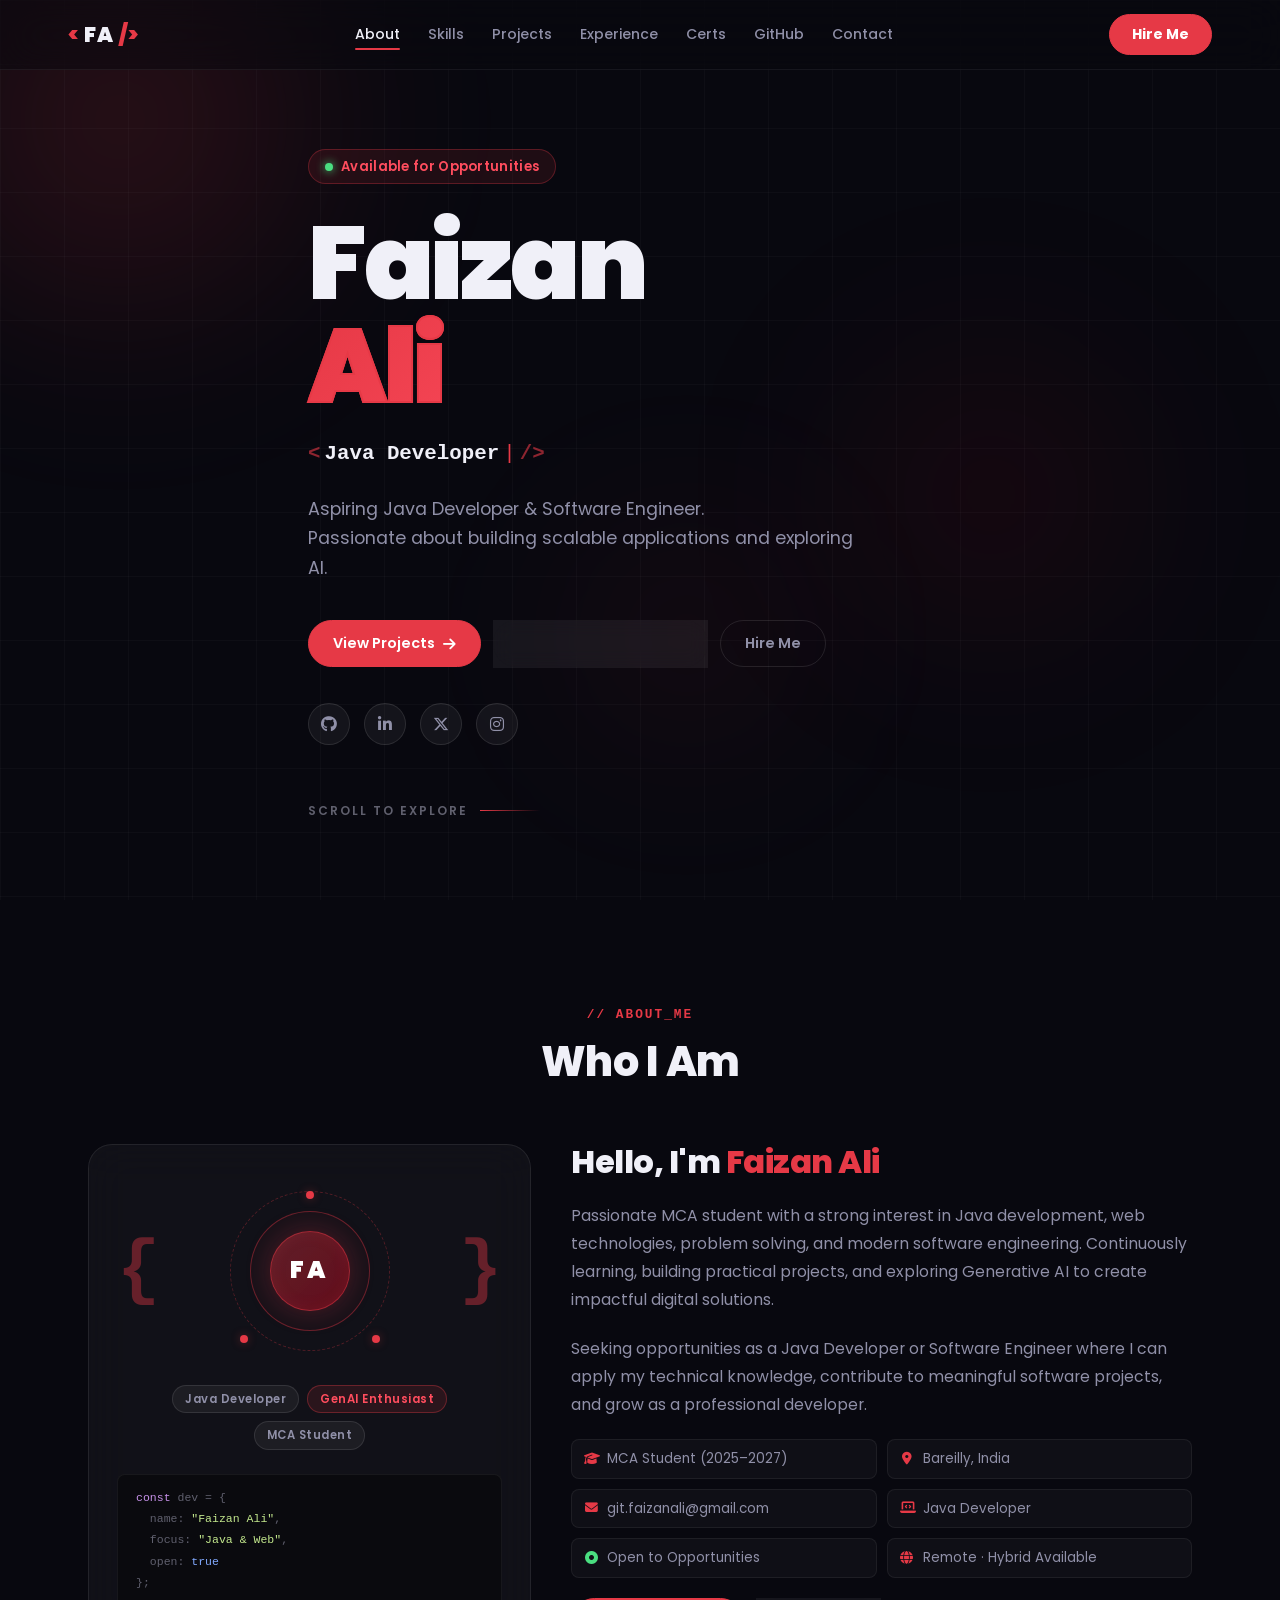
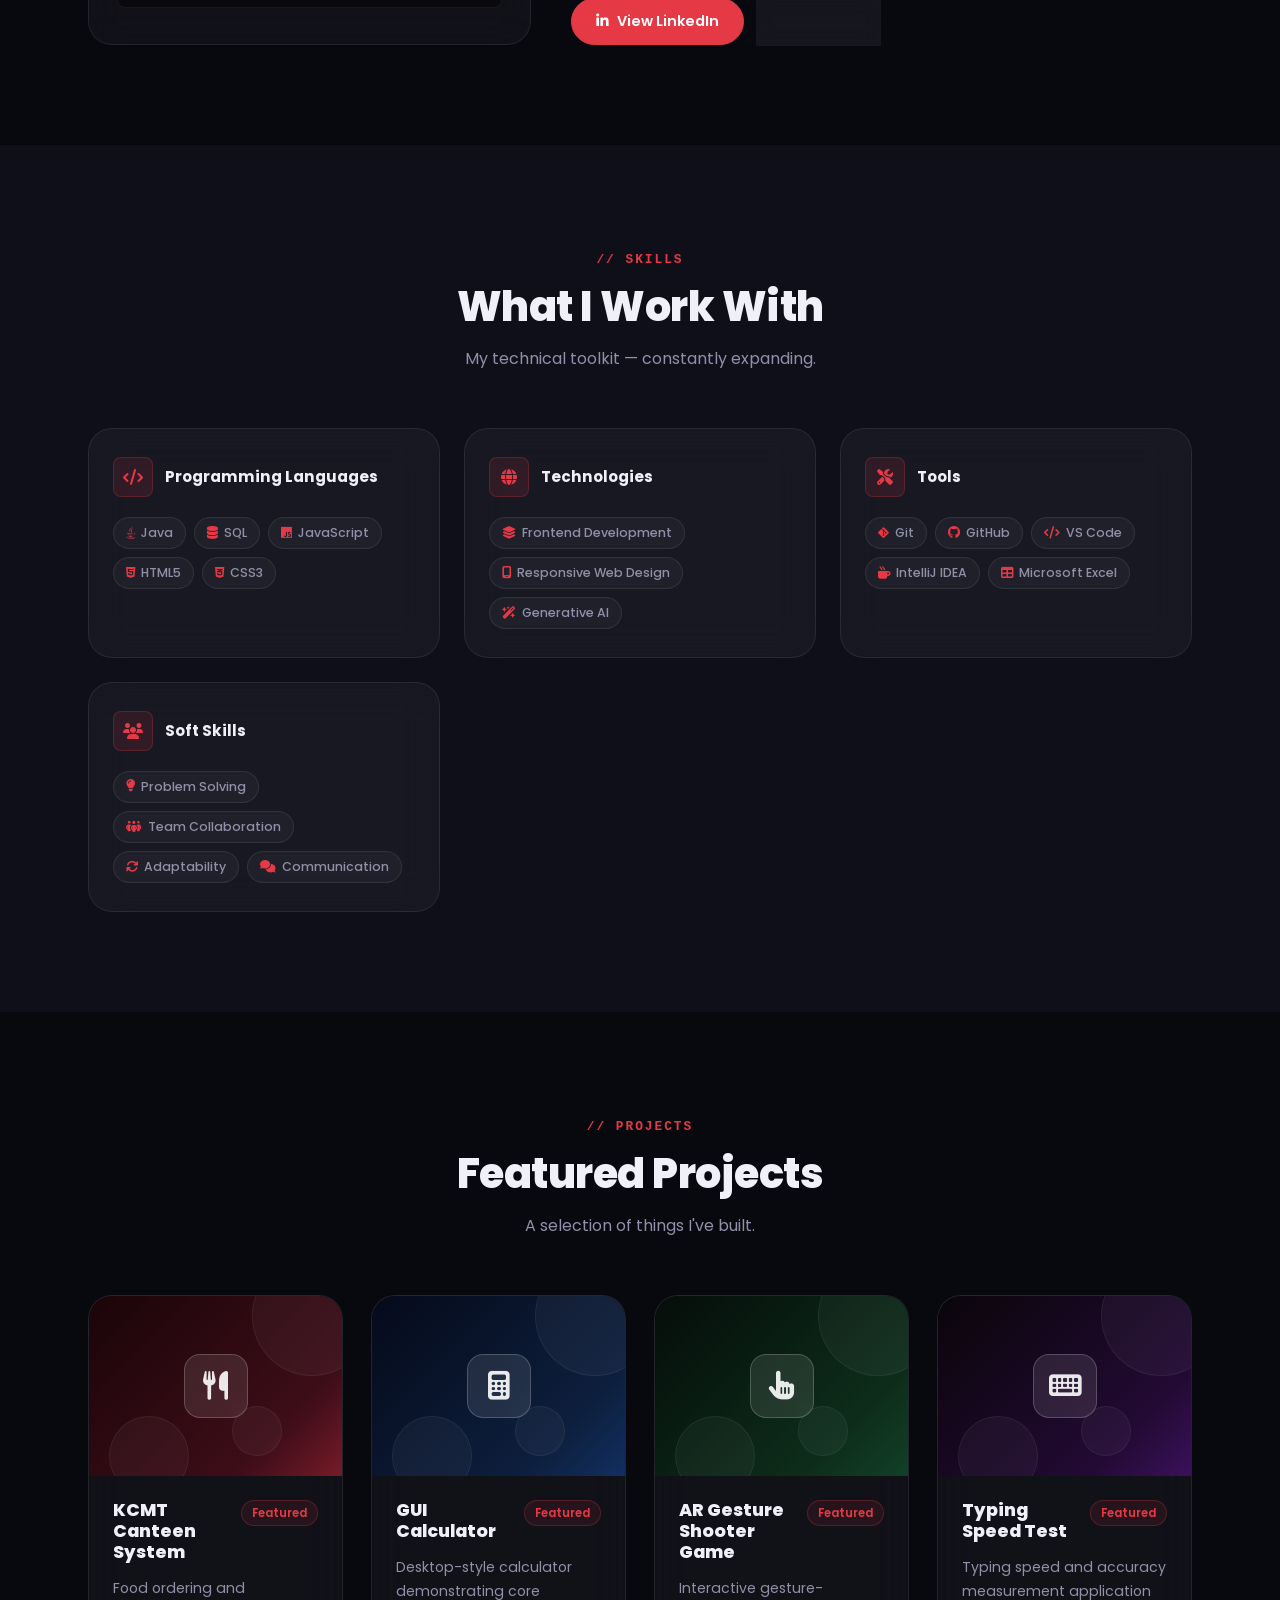
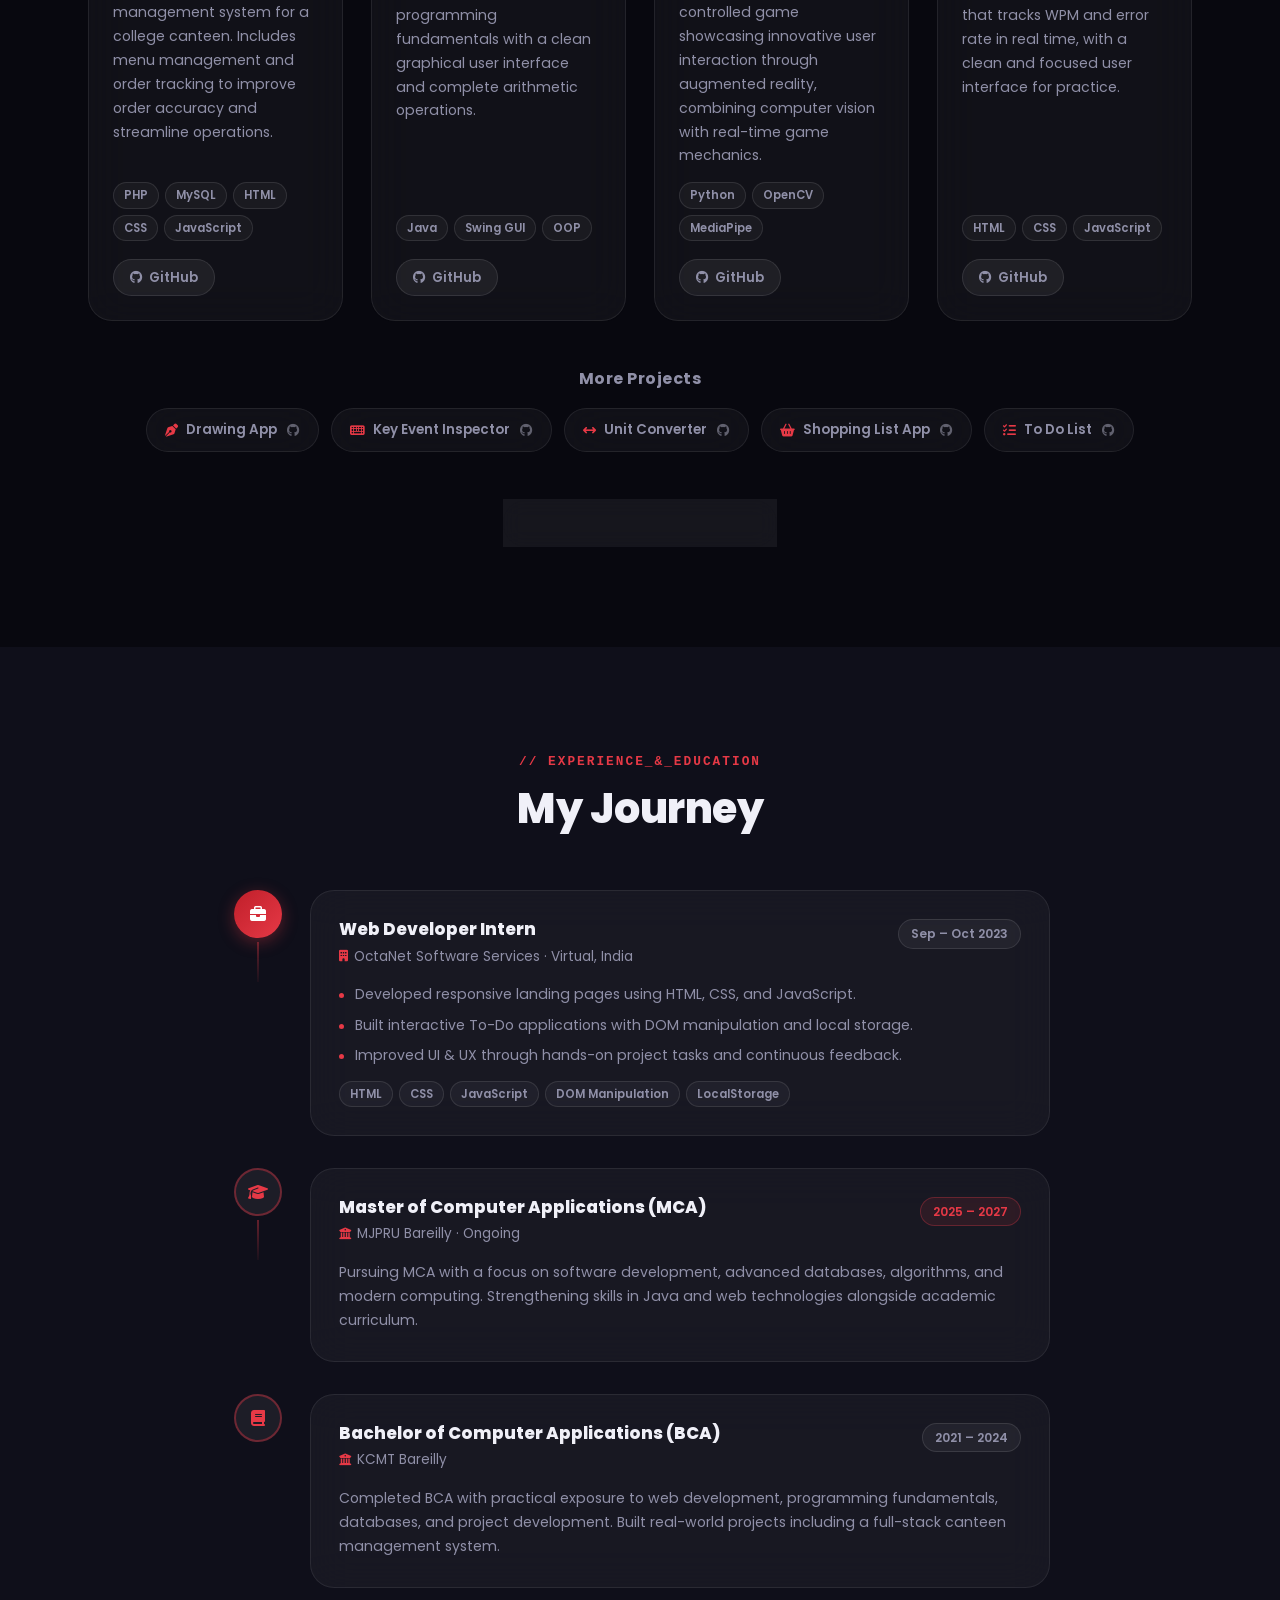
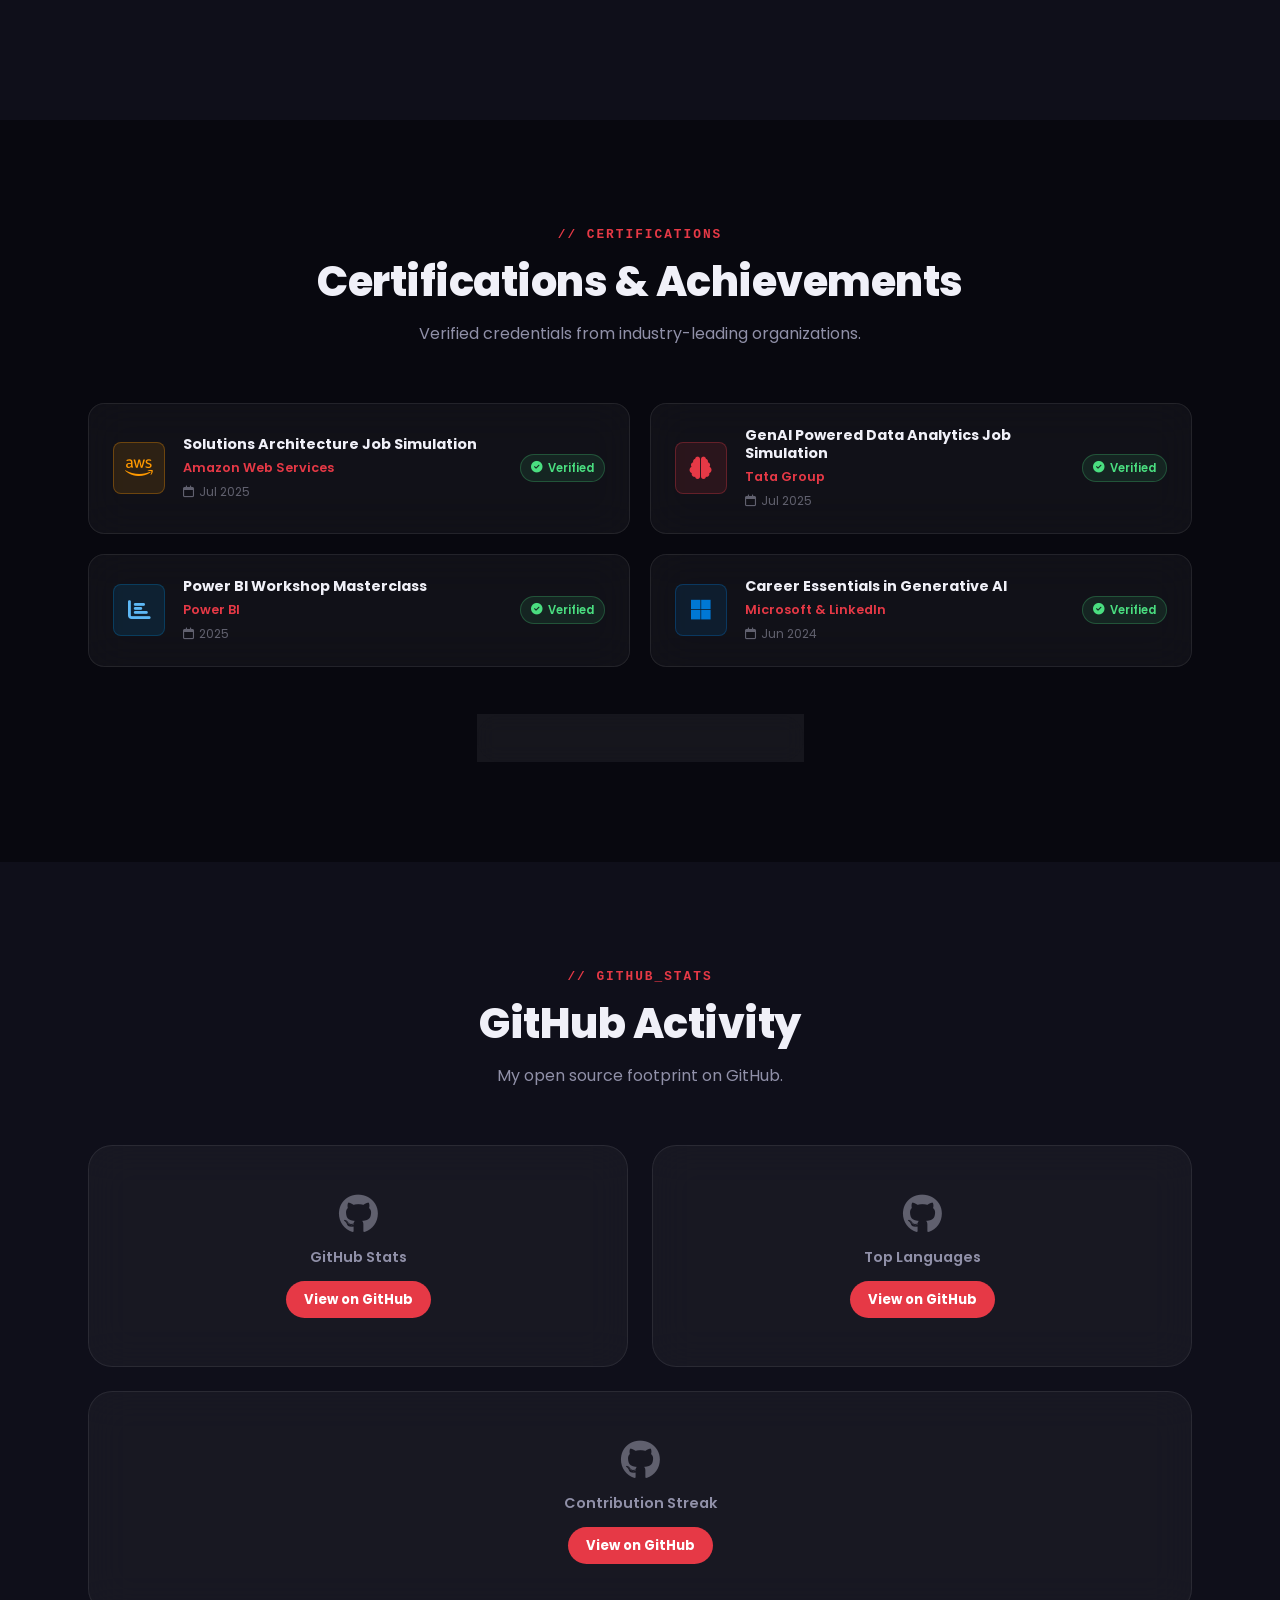
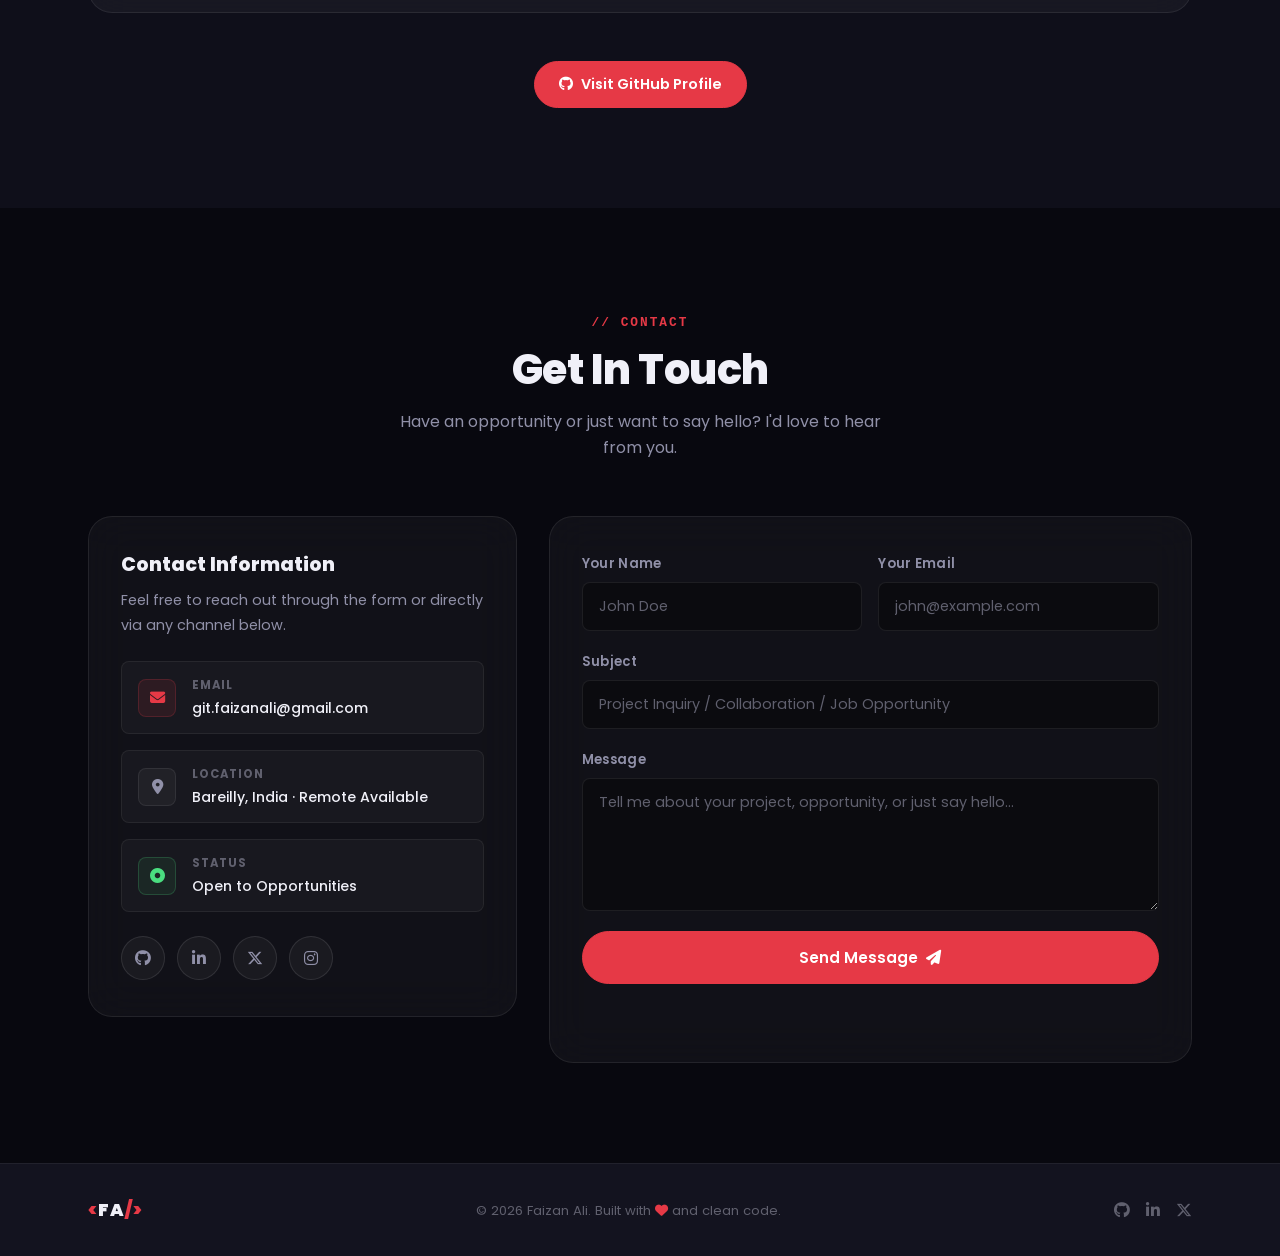
==== index.html @ f7686d03 "Initial" ====
<!DOCTYPE html>
<html lang="en">

<head>
    <meta charset="UTF-8">
    <meta name="viewport" content="width=device-width, initial-scale=1.0">
    <title>Faizan Ali | Java Developer | Web Developer | MCA Student</title>
    <meta name="description"
        content="Portfolio of Faizan Ali — MCA Student, Aspiring Java Developer, Web Developer and Generative AI Enthusiast. Seeking opportunities as a Java Developer or Software Engineer.">
    <meta name="keywords" content="Faizan Ali, Java Developer, Web Developer, MCA Student, Software Engineer, HTML, CSS, JavaScript, SQL, GenAI, Portfolio">
    <meta name="author" content="Faizan Ali">
    <meta name="robots" content="index, follow">
    <!-- Open Graph -->
    <meta property="og:title" content="Faizan Ali | Java Developer & Web Developer">
    <meta property="og:description" content="MCA Student passionate about Java development, web technologies, and Generative AI. Seeking opportunities as a Java Developer or Software Engineer.">
    <meta property="og:type" content="website">
    <meta property="og:url" content="https://faizanaly.vercel.app/">
    <meta property="og:image" content="https://faizanaly.vercel.app/assets/og-preview.png">
    <meta property="og:image:width" content="1200">
    <meta property="og:image:height" content="630">
    <meta property="og:site_name" content="Faizan Ali Portfolio">
    <meta property="og:locale" content="en_US">
    <!-- Twitter Card -->
    <meta name="twitter:card" content="summary_large_image">
    <meta name="twitter:title" content="Faizan Ali | Java Developer & Web Developer">
    <meta name="twitter:description" content="MCA Student | Java Developer | Web Developer | GenAI Enthusiast">
    <meta name="twitter:site" content="@faiizanaly">
    <meta name="twitter:creator" content="@faiizanaly">
    <meta name="twitter:image" content="https://faizanaly.vercel.app/assets/og-preview.png">
    <!-- Canonical -->
    <link rel="canonical" href="https://faizanaly.vercel.app/">
    <!-- Favicon -->
    <link rel="icon" type="image/svg+xml" href="data:image/svg+xml,%3Csvg xmlns='http://www.w3.org/2000/svg' viewBox='0 0 100 100'%3E%3Crect width='100' height='100' rx='20' fill='%23e63946'/%3E%3Ctext y='72' x='50' text-anchor='middle' font-size='52' font-family='Arial' font-weight='900' fill='white'%3EFA%3C/text%3E%3C/svg%3E">
    <link rel="apple-touch-icon" href="data:image/svg+xml,%3Csvg xmlns='http://www.w3.org/2000/svg' viewBox='0 0 100 100'%3E%3Crect width='100' height='100' rx='20' fill='%23e63946'/%3E%3Ctext y='72' x='50' text-anchor='middle' font-size='52' font-family='Arial' font-weight='900' fill='white'%3EFA%3C/text%3E%3C/svg%3E">
    <!-- Google Fonts: Poppins -->
    <link rel="preconnect" href="https://fonts.googleapis.com">
    <link rel="preconnect" href="https://fonts.gstatic.com" crossorigin>
    <link href="https://fonts.googleapis.com/css2?family=Poppins:wght@300;400;500;600;700;800;900&display=swap" rel="stylesheet">
    <!-- Font Awesome 6.5.2 -->
    <link rel="stylesheet" href="https://cdnjs.cloudflare.com/ajax/libs/font-awesome/6.5.2/css/all.min.css" crossorigin="anonymous" referrerpolicy="no-referrer">
    <!-- Stylesheet -->
    <link rel="stylesheet" href="styles.css">
    <!-- JSON-LD Structured Data -->
    <script type="application/ld+json">
    {
      "@context": "https://schema.org",
      "@type": "Person",
      "name": "Faizan Ali",
      "url": "https://faizanaly.vercel.app/",
      "email": "git.faizanali@gmail.com",
      "jobTitle": "Java Developer | Web Developer | MCA Student",
      "description": "MCA Student passionate about Java development, web technologies, and Generative AI.",
      "sameAs": [
        "https://github.com/FaiizanAly",
        "https://linkedin.com/in/faiizanaly",
        "https://x.com/faiizanaly",
        "https://instagram.com/faiizanaly"
      ]
    }
    </script>
</head>

<body>

    <!-- Skip to main content (accessibility) -->
    <a href="#main" class="skip-link">Skip to main content</a>

    <!-- ========== NAVIGATION ========== -->
    <header class="navbar" id="navbar">
        <div class="nav-container">
            <a href="#hero" class="logo" aria-label="Faizan Ali Home">
                <span class="logo-bracket">&lt;</span>
                <span class="logo-name">FA</span>
                <span class="logo-bracket">/&gt;</span>
            </a>
            <nav class="nav-links" id="nav-links" aria-label="Main Navigation">
                <a href="#about" class="nav-link">About</a>
                <a href="#skills" class="nav-link">Skills</a>
                <a href="#projects" class="nav-link">Projects</a>
                <a href="#experience" class="nav-link">Experience</a>
                <a href="#certifications" class="nav-link">Certs</a>
                <a href="#github" class="nav-link">GitHub</a>
                <a href="#contact" class="nav-link">Contact</a>
            </nav>
            <a href="#contact" class="btn-hire-me">Hire Me</a>
            <button class="mobile-toggle" id="mobile-toggle" aria-label="Toggle Navigation Menu">
                <i class="fa-solid fa-bars"></i>
            </button>
        </div>
    </header>

    <!-- ========== HERO SECTION ========== -->
    <section class="hero-section" id="hero">
        <!-- Animated Background Blobs -->
        <div class="hero-blobs" aria-hidden="true">
            <div class="blob blob-1"></div>
            <div class="blob blob-2"></div>
            <div class="blob blob-3"></div>
        </div>
        <!-- Subtle Grid Overlay -->
        <div class="hero-grid-pattern" aria-hidden="true"></div>

        <div class="hero-content container">
            <div class="hero-badge reveal">
                <span class="badge-dot"></span>
                Available for Opportunities
            </div>

            <h1 class="hero-name reveal">
                <span class="name-line">Faizan</span>
                <span class="name-line name-last">Ali</span>
            </h1>

            <div class="hero-role reveal" aria-live="polite">
                <span class="role-bracket">&lt;</span>
                <span class="typewriter" id="typewriter"></span>
                <span class="cursor-blink" aria-hidden="true">|</span>
                <span class="role-bracket">/&gt;</span>
            </div>

            <p class="hero-tagline reveal">
                Aspiring Java Developer & Software Engineer. <br class="br-desktop">
                Passionate about building scalable applications and exploring AI.
            </p>

            <div class="hero-actions reveal">
                <a href="#projects" class="btn btn-primary">
                    <span>View Projects</span>
                    <i class="fa-solid fa-arrow-right"></i>
                </a>
                <a href="resume/resume.pdf" download="Faizan_Ali_Resume.pdf" class="btn btn-secondary">
                    <i class="fa-solid fa-download"></i>
                    <span>Download Resume</span>
                </a>
                <a href="#contact" class="btn btn-ghost">
                    <span>Hire Me</span>
                </a>
            </div>

            <div class="hero-socials reveal">
                <a href="https://github.com/FaiizanAly" target="_blank" rel="noopener noreferrer" class="social-icon-link" aria-label="GitHub Profile">
                    <i class="fa-brands fa-github"></i>
                </a>
                <a href="https://linkedin.com/in/faiizanaly/" target="_blank" rel="noopener noreferrer" class="social-icon-link" aria-label="LinkedIn Profile">
                    <i class="fa-brands fa-linkedin-in"></i>
                </a>
                <a href="https://x.com/faiizanaly" target="_blank" rel="noopener noreferrer" class="social-icon-link" aria-label="X / Twitter Profile">
                    <i class="fa-brands fa-x-twitter"></i>
                </a>
                <a href="https://instagram.com/faiizanaly" target="_blank" rel="noopener noreferrer" class="social-icon-link" aria-label="Instagram Profile">
                    <i class="fa-brands fa-instagram"></i>
                </a>
            </div>

            <div class="scroll-down reveal" aria-hidden="true">
                <span>Scroll to explore</span>
                <div class="scroll-line"></div>
            </div>
        </div>
    </section>

    <!-- ========== MAIN CONTENT ========== -->
    <main class="main-content" id="main">

        <!-- ========== ABOUT SECTION ========== -->
        <section class="section about-section" id="about">
            <div class="container">
                <div class="section-header reveal">
                    <span class="section-tag">// about_me</span>
                    <h2 class="section-title">Who I Am</h2>
                </div>
                <div class="about-grid">
                    <!-- Abstract Art Card (decorative) -->
                    <div class="about-art-card glass-card reveal" role="presentation">
                        <div class="about-art">
                            <span class="art-bracket art-bracket-left">{</span>
                            <div class="art-circle-wrapper">
                                <div class="art-circle-orbit">
                                    <div class="art-circle-mid">
                                        <div class="art-circle-core">
                                            <span class="art-initials">FA</span>
                                        </div>
                                    </div>
                                </div>
                                <div class="art-orbit-dot art-dot-1"></div>
                                <div class="art-orbit-dot art-dot-2"></div>
                                <div class="art-orbit-dot art-dot-3"></div>
                            </div>
                            <span class="art-bracket art-bracket-right">}</span>
                        </div>
                        <div class="about-art-tags">
                            <span class="art-tag">Java Developer</span>
                            <span class="art-tag active-tag">GenAI Enthusiast</span>
                            <span class="art-tag">MCA Student</span>
                        </div>
                        <div class="about-art-code">
                            <span class="code-line"><span class="code-keyword">const</span> dev = {</span>
                            <span class="code-line">&nbsp;&nbsp;name: <span class="code-string">"Faizan Ali"</span>,</span>
                            <span class="code-line">&nbsp;&nbsp;focus: <span class="code-string">"Java &amp; Web"</span>,</span>
                            <span class="code-line">&nbsp;&nbsp;open: <span class="code-bool">true</span></span>
                            <span class="code-line">};</span>
                        </div>
                    </div>

                    <!-- Bio Text -->
                    <div class="about-text-col reveal">
                        <h3 class="about-greeting">
                            Hello, I'm <span class="text-red">Faizan Ali</span>
                        </h3>
                        <p class="about-bio">
                            Passionate MCA student with a strong interest in Java development, web technologies, problem solving, and modern software engineering. Continuously learning, building practical projects, and exploring Generative AI to create impactful digital solutions.
                        </p>
                        <p class="about-bio">
                            Seeking opportunities as a Java Developer or Software Engineer where I can apply my technical knowledge, contribute to meaningful software projects, and grow as a professional developer.
                        </p>
                        <div class="about-info-grid">
                            <div class="info-chip">
                                <i class="fa-solid fa-graduation-cap"></i>
                                <span>MCA Student (2025–2027)</span>
                            </div>
                            <div class="info-chip">
                                <i class="fa-solid fa-location-dot"></i>
                                <span>Bareilly, India</span>
                            </div>
                            <div class="info-chip">
                                <i class="fa-solid fa-envelope"></i>
                                <span>git.faizanali@gmail.com</span>
                            </div>
                            <div class="info-chip">
                                <i class="fa-solid fa-laptop-code"></i>
                                <span>Java Developer</span>
                            </div>
                            <div class="info-chip">
                                <i class="fa-solid fa-circle-dot pulse-dot"></i>
                                <span>Open to Opportunities</span>
                            </div>
                            <div class="info-chip">
                                <i class="fa-solid fa-globe"></i>
                                <span>Remote · Hybrid Available</span>
                            </div>
                        </div>
                        <div class="about-actions">
                            <a href="https://linkedin.com/in/faiizanaly/" target="_blank" rel="noopener noreferrer" class="btn btn-primary">
                                <i class="fa-brands fa-linkedin-in"></i>
                                <span>View LinkedIn</span>
                            </a>
                            <a href="https://github.com/FaiizanAly" target="_blank" rel="noopener noreferrer" class="btn btn-secondary">
                                <i class="fa-brands fa-github"></i>
                                <span>GitHub</span>
                            </a>
                        </div>
                    </div>
                </div>
            </div>
        </section>

        <!-- ========== SKILLS SECTION ========== -->
        <section class="section skills-section" id="skills">
            <div class="container">
                <div class="section-header reveal">
                    <span class="section-tag">// skills</span>
                    <h2 class="section-title">What I Work With</h2>
                    <p class="section-subtitle">My technical toolkit — constantly expanding.</p>
                </div>
                <div class="skills-grid">

                    <!-- Programming Languages -->
                    <div class="skill-category glass-card reveal">
                        <div class="skill-cat-header">
                            <div class="skill-cat-icon">
                                <i class="fa-solid fa-code"></i>
                            </div>
                            <h3 class="skill-cat-title">Programming Languages</h3>
                        </div>
                        <div class="skill-pills">
                            <div class="skill-pill">
                                <i class="fa-brands fa-java"></i><span>Java</span>
                            </div>
                            <div class="skill-pill">
                                <i class="fa-solid fa-database"></i><span>SQL</span>
                            </div>
                            <div class="skill-pill">
                                <i class="fa-brands fa-js"></i><span>JavaScript</span>
                            </div>
                            <div class="skill-pill">
                                <i class="fa-brands fa-html5"></i><span>HTML5</span>
                            </div>
                            <div class="skill-pill">
                                <i class="fa-brands fa-css3-alt"></i><span>CSS3</span>
                            </div>
                        </div>
                    </div>

                    <!-- Technologies -->
                    <div class="skill-category glass-card reveal">
                        <div class="skill-cat-header">
                            <div class="skill-cat-icon">
                                <i class="fa-solid fa-globe"></i>
                            </div>
                            <h3 class="skill-cat-title">Technologies</h3>
                        </div>
                        <div class="skill-pills">
                            <div class="skill-pill">
                                <i class="fa-solid fa-layer-group"></i><span>Frontend Development</span>
                            </div>
                            <div class="skill-pill">
                                <i class="fa-solid fa-mobile-screen"></i><span>Responsive Web Design</span>
                            </div>
                            <div class="skill-pill">
                                <i class="fa-solid fa-wand-magic-sparkles"></i><span>Generative AI</span>
                            </div>
                        </div>
                    </div>

                    <!-- Tools -->
                    <div class="skill-category glass-card reveal">
                        <div class="skill-cat-header">
                            <div class="skill-cat-icon">
                                <i class="fa-solid fa-screwdriver-wrench"></i>
                            </div>
                            <h3 class="skill-cat-title">Tools</h3>
                        </div>
                        <div class="skill-pills">
                            <div class="skill-pill">
                                <i class="fa-brands fa-git-alt"></i><span>Git</span>
                            </div>
                            <div class="skill-pill">
                                <i class="fa-brands fa-github"></i><span>GitHub</span>
                            </div>
                            <div class="skill-pill">
                                <i class="fa-solid fa-code"></i><span>VS Code</span>
                            </div>
                            <div class="skill-pill">
                                <i class="fa-solid fa-mug-hot"></i><span>IntelliJ IDEA</span>
                            </div>
                            <div class="skill-pill">
                                <i class="fa-solid fa-table"></i><span>Microsoft Excel</span>
                            </div>
                        </div>
                    </div>

                    <!-- Soft Skills -->
                    <div class="skill-category glass-card reveal">
                        <div class="skill-cat-header">
                            <div class="skill-cat-icon">
                                <i class="fa-solid fa-users"></i>
                            </div>
                            <h3 class="skill-cat-title">Soft Skills</h3>
                        </div>
                        <div class="skill-pills">
                            <div class="skill-pill">
                                <i class="fa-solid fa-lightbulb"></i><span>Problem Solving</span>
                            </div>
                            <div class="skill-pill">
                                <i class="fa-solid fa-people-group"></i><span>Team Collaboration</span>
                            </div>
                            <div class="skill-pill">
                                <i class="fa-solid fa-arrows-rotate"></i><span>Adaptability</span>
                            </div>
                            <div class="skill-pill">
                                <i class="fa-solid fa-comments"></i><span>Communication</span>
                            </div>
                        </div>
                    </div>

                </div>
            </div>
        </section>

        <!-- ========== PROJECTS SECTION ========== -->
        <section class="section projects-section" id="projects">
            <div class="container">
                <div class="section-header reveal">
                    <span class="section-tag">// projects</span>
                    <h2 class="section-title">Featured Projects</h2>
                    <p class="section-subtitle">A selection of things I've built.</p>
                </div>
                <div class="projects-grid">

                    <!-- Project 1: KCMT Canteen -->
                    <article class="project-card glass-card reveal">
                        <div class="project-art project-art-canteen">
                            <div class="project-art-bg"></div>
                            <div class="project-art-icon-wrap">
                                <i class="fa-solid fa-utensils"></i>
                            </div>
                            <div class="project-art-shapes" aria-hidden="true">
                                <span class="art-shape art-shape-1"></span>
                                <span class="art-shape art-shape-2"></span>
                                <span class="art-shape art-shape-3"></span>
                            </div>
                        </div>
                        <div class="project-content">
                            <div class="project-header">
                                <h3 class="project-title">KCMT Canteen System</h3>
                                <span class="project-date-badge">Featured</span>
                            </div>
                            <p class="project-desc">
                                Food ordering and management system for a college canteen. Includes menu management and order tracking to improve order accuracy and streamline operations.
                            </p>
                            <div class="project-tech">
                                <span class="tech-pill">PHP</span>
                                <span class="tech-pill">MySQL</span>
                                <span class="tech-pill">HTML</span>
                                <span class="tech-pill">CSS</span>
                                <span class="tech-pill">JavaScript</span>
                            </div>
                            <div class="project-actions">
                                <a href="https://github.com/FaiizanAly/kcmt-canteen" target="_blank" rel="noopener noreferrer" class="project-btn">
                                    <i class="fa-brands fa-github"></i>
                                    <span>GitHub</span>
                                </a>
                            </div>
                        </div>
                    </article>

                    <!-- Project 2: GUI Calculator -->
                    <article class="project-card glass-card reveal">
                        <div class="project-art project-art-ecom">
                            <div class="project-art-bg"></div>
                            <div class="project-art-icon-wrap">
                                <i class="fa-solid fa-calculator"></i>
                            </div>
                            <div class="project-art-shapes" aria-hidden="true">
                                <span class="art-shape art-shape-1"></span>
                                <span class="art-shape art-shape-2"></span>
                                <span class="art-shape art-shape-3"></span>
                            </div>
                        </div>
                        <div class="project-content">
                            <div class="project-header">
                                <h3 class="project-title">GUI Calculator</h3>
                                <span class="project-date-badge">Featured</span>
                            </div>
                            <p class="project-desc">
                                Desktop-style calculator demonstrating core programming fundamentals with a clean graphical user interface and complete arithmetic operations.
                            </p>
                            <div class="project-tech">
                                <span class="tech-pill">Java</span>
                                <span class="tech-pill">Swing GUI</span>
                                <span class="tech-pill">OOP</span>
                            </div>
                            <div class="project-actions">
                                <a href="https://github.com/FaiizanAly/gui-calculator" target="_blank" rel="noopener noreferrer" class="project-btn">
                                    <i class="fa-brands fa-github"></i>
                                    <span>GitHub</span>
                                </a>
                            </div>
                        </div>
                    </article>

                    <!-- Project 3: AR Gesture Shooter -->
                    <article class="project-card glass-card reveal">
                        <div class="project-art project-art-todo">
                            <div class="project-art-bg"></div>
                            <div class="project-art-icon-wrap">
                                <i class="fa-solid fa-hand-pointer"></i>
                            </div>
                            <div class="project-art-shapes" aria-hidden="true">
                                <span class="art-shape art-shape-1"></span>
                                <span class="art-shape art-shape-2"></span>
                                <span class="art-shape art-shape-3"></span>
                            </div>
                        </div>
                        <div class="project-content">
                            <div class="project-header">
                                <h3 class="project-title">AR Gesture Shooter Game</h3>
                                <span class="project-date-badge">Featured</span>
                            </div>
                            <p class="project-desc">
                                Interactive gesture-controlled game showcasing innovative user interaction through augmented reality, combining computer vision with real-time game mechanics.
                            </p>
                            <div class="project-tech">
                                <span class="tech-pill">Python</span>
                                <span class="tech-pill">OpenCV</span>
                                <span class="tech-pill">MediaPipe</span>
                            </div>
                            <div class="project-actions">
                                <a href="https://github.com/FaiizanAly/AR-Gesture-Shooter-Game" target="_blank" rel="noopener noreferrer" class="project-btn">
                                    <i class="fa-brands fa-github"></i>
                                    <span>GitHub</span>
                                </a>
                            </div>
                        </div>
                    </article>

                    <!-- Project 4: Typing Speed Test -->
                    <article class="project-card glass-card reveal">
                        <div class="project-art project-art-canteen">
                            <div class="project-art-bg" style="background: linear-gradient(135deg, #0a050a, #220a33, #6a1fa6 150%);"></div>
                            <div class="project-art-icon-wrap">
                                <i class="fa-solid fa-keyboard"></i>
                            </div>
                            <div class="project-art-shapes" aria-hidden="true">
                                <span class="art-shape art-shape-1"></span>
                                <span class="art-shape art-shape-2"></span>
                                <span class="art-shape art-shape-3"></span>
                            </div>
                        </div>
                        <div class="project-content">
                            <div class="project-header">
                                <h3 class="project-title">Typing Speed Test</h3>
                                <span class="project-date-badge">Featured</span>
                            </div>
                            <p class="project-desc">
                                Typing speed and accuracy measurement application that tracks WPM and error rate in real time, with a clean and focused user interface for practice.
                            </p>
                            <div class="project-tech">
                                <span class="tech-pill">HTML</span>
                                <span class="tech-pill">CSS</span>
                                <span class="tech-pill">JavaScript</span>
                            </div>
                            <div class="project-actions">
                                <a href="https://github.com/FaiizanAly/typing-speed-test" target="_blank" rel="noopener noreferrer" class="project-btn">
                                    <i class="fa-brands fa-github"></i>
                                    <span>GitHub</span>
                                </a>
                            </div>
                        </div>
                    </article>

                </div>

                <!-- More Projects -->  
                <div class="more-projects reveal">
                    <h3 class="more-projects-title">More Projects</h3>
                    <div class="more-projects-grid">
                        <a href="https://github.com/FaiizanAly/Drawing-App" target="_blank" rel="noopener noreferrer" class="more-project-chip glass-card">
                            <i class="fa-solid fa-pen-nib"></i>
                            <span>Drawing App</span>
                            <i class="fa-brands fa-github chip-github"></i>
                        </a>
                        <a href="https://github.com/FaiizanAly/Key-Event-Inspector" target="_blank" rel="noopener noreferrer" class="more-project-chip glass-card">
                            <i class="fa-solid fa-keyboard"></i>
                            <span>Key Event Inspector</span>
                            <i class="fa-brands fa-github chip-github"></i>
                        </a>
                        <a href="https://github.com/FaiizanAly/UnitConverter" target="_blank" rel="noopener noreferrer" class="more-project-chip glass-card">
                            <i class="fa-solid fa-arrows-left-right"></i>
                            <span>Unit Converter</span>
                            <i class="fa-brands fa-github chip-github"></i>
                        </a>
                        <a href="https://github.com/FaiizanAly/Shopping-List-App" target="_blank" rel="noopener noreferrer" class="more-project-chip glass-card">
                            <i class="fa-solid fa-basket-shopping"></i>
                            <span>Shopping List App</span>
                            <i class="fa-brands fa-github chip-github"></i>
                        </a>
                        <a href="https://github.com/FaiizanAly/ToDoList" target="_blank" rel="noopener noreferrer" class="more-project-chip glass-card">
                            <i class="fa-solid fa-list-check"></i>
                            <span>To Do List</span>
                            <i class="fa-brands fa-github chip-github"></i>
                        </a>
                    </div>
                </div>

                <div class="section-cta reveal">
                    <a href="https://github.com/FaiizanAly" target="_blank" rel="noopener noreferrer" class="btn btn-secondary">
                        <i class="fa-brands fa-github"></i>
                        <span>View All Projects on GitHub</span>
                    </a>
                </div>
            </div>
        </section>

        <!-- ========== EXPERIENCE & EDUCATION SECTION ========== -->
        <section class="section experience-section" id="experience">
            <div class="container">
                <div class="section-header reveal">
                    <span class="section-tag">// experience_&_education</span>
                    <h2 class="section-title">My Journey</h2>
                </div>
                <div class="timeline">

                    <!-- Internship -->
                    <div class="timeline-item reveal">
                        <div class="timeline-connector">
                            <div class="timeline-dot experience-dot">
                                <i class="fa-solid fa-briefcase"></i>
                            </div>
                            <div class="timeline-line"></div>
                        </div>
                        <div class="timeline-card glass-card">
                            <div class="timeline-top">
                                <div>
                                    <h3 class="timeline-title">Web Developer Intern</h3>
                                    <span class="timeline-org">
                                        <i class="fa-solid fa-building"></i>
                                        OctaNet Software Services · Virtual, India
                                    </span>
                                </div>
                                <span class="timeline-date-badge">Sep – Oct 2023</span>
                            </div>
                            <ul class="timeline-bullets">
                                <li>Developed responsive landing pages using HTML, CSS, and JavaScript.</li>
                                <li>Built interactive To-Do applications with DOM manipulation and local storage.</li>
                                <li>Improved UI &amp; UX through hands-on project tasks and continuous feedback.</li>
                            </ul>
                            <div class="timeline-tags">
                                <span class="tech-pill">HTML</span>
                                <span class="tech-pill">CSS</span>
                                <span class="tech-pill">JavaScript</span>
                                <span class="tech-pill">DOM Manipulation</span>
                                <span class="tech-pill">LocalStorage</span>
                            </div>
                        </div>
                    </div>

                    <!-- MCA -->
                    <div class="timeline-item reveal">
                        <div class="timeline-connector">
                            <div class="timeline-dot education-dot">
                                <i class="fa-solid fa-graduation-cap"></i>
                            </div>
                            <div class="timeline-line"></div>
                        </div>
                        <div class="timeline-card glass-card">
                            <div class="timeline-top">
                                <div>
                                    <h3 class="timeline-title">Master of Computer Applications (MCA)</h3>
                                    <span class="timeline-org">
                                        <i class="fa-solid fa-building-columns"></i>
                                        MJPRU Bareilly · Ongoing
                                    </span>
                                </div>
                                <span class="timeline-date-badge ongoing-badge">2025 – 2027</span>
                            </div>
                            <p class="timeline-desc">
                                Pursuing MCA with a focus on software development, advanced databases, algorithms, and modern computing. Strengthening skills in Java and web technologies alongside academic curriculum.
                            </p>
                        </div>
                    </div>

                    <!-- BCA -->
                    <div class="timeline-item reveal">
                        <div class="timeline-connector">
                            <div class="timeline-dot education-dot">
                                <i class="fa-solid fa-book"></i>
                            </div>
                        </div>
                        <div class="timeline-card glass-card">
                            <div class="timeline-top">
                                <div>
                                    <h3 class="timeline-title">Bachelor of Computer Applications (BCA)</h3>
                                    <span class="timeline-org">
                                        <i class="fa-solid fa-building-columns"></i>
                                        KCMT Bareilly
                                    </span>
                                </div>
                                <span class="timeline-date-badge">2021 – 2024</span>
                            </div>
                            <p class="timeline-desc">
                                Completed BCA with practical exposure to web development, programming fundamentals, databases, and project development. Built real-world projects including a full-stack canteen management system.
                            </p>
                        </div>
                    </div>

                </div>
            </div>
        </section>

        <!-- ========== CERTIFICATIONS SECTION ========== -->
        <section class="section certs-section" id="certifications">
            <div class="container">
                <div class="section-header reveal">
                    <span class="section-tag">// certifications</span>
                    <h2 class="section-title">Certifications & Achievements</h2>
                    <p class="section-subtitle">Verified credentials from industry-leading organizations.</p>
                </div>
                <div class="certs-grid">

                    <div class="cert-card glass-card reveal">
                        <div class="cert-icon-wrap cert-icon-aws">
                            <i class="fa-brands fa-aws"></i>
                        </div>
                        <div class="cert-body">
                            <h4 class="cert-title">Solutions Architecture Job Simulation</h4>
                            <span class="cert-org">Amazon Web Services</span>
                            <span class="cert-date"><i class="fa-regular fa-calendar"></i> Jul 2025</span>
                        </div>
                        <span class="cert-verified"><i class="fa-solid fa-circle-check"></i> Verified</span>
                    </div>

                    <div class="cert-card glass-card reveal">
                        <div class="cert-icon-wrap cert-icon-tata">
                            <i class="fa-solid fa-brain"></i>
                        </div>
                        <div class="cert-body">
                            <h4 class="cert-title">GenAI Powered Data Analytics Job Simulation</h4>
                            <span class="cert-org">Tata Group</span>
                            <span class="cert-date"><i class="fa-regular fa-calendar"></i> Jul 2025</span>
                        </div>
                        <span class="cert-verified"><i class="fa-solid fa-circle-check"></i> Verified</span>
                    </div>

                    <div class="cert-card glass-card reveal">
                        <div class="cert-icon-wrap cert-icon-deloitte">
                            <i class="fa-solid fa-chart-bar"></i>
                        </div>
                        <div class="cert-body">
                            <h4 class="cert-title">Power BI Workshop Masterclass</h4>
                            <span class="cert-org">Power BI</span>
                            <span class="cert-date"><i class="fa-regular fa-calendar"></i> 2025</span>
                        </div>
                        <span class="cert-verified"><i class="fa-solid fa-circle-check"></i> Verified</span>
                    </div>

                    <div class="cert-card glass-card reveal">
                        <div class="cert-icon-wrap cert-icon-ms">
                            <i class="fa-brands fa-microsoft"></i>
                        </div>
                        <div class="cert-body">
                            <h4 class="cert-title">Career Essentials in Generative AI</h4>
                            <span class="cert-org">Microsoft &amp; LinkedIn</span>
                            <span class="cert-date"><i class="fa-regular fa-calendar"></i> Jun 2024</span>
                        </div>
                        <span class="cert-verified"><i class="fa-solid fa-circle-check"></i> Verified</span>
                    </div>

                </div>
                <div class="section-cta reveal">
                    <a href="https://linkedin.com/in/faiizanaly/" target="_blank" rel="noopener noreferrer" class="btn btn-secondary">
                        <i class="fa-brands fa-linkedin-in"></i>
                        <span>View All Certifications on LinkedIn</span>
                    </a>
                </div>
            </div>
        </section>

        <!-- ========== GITHUB STATS SECTION ========== -->
        <section class="section github-section" id="github">
            <div class="container">
                <div class="section-header reveal">
                    <span class="section-tag">// github_stats</span>
                    <h2 class="section-title">GitHub Activity</h2>
                    <p class="section-subtitle">My open source footprint on GitHub.</p>
                </div>
                <div class="github-stats-grid reveal">
                    <div class="github-stat-card glass-card">
                        <div class="github-img-wrap">
                            <img
                                src="https://github-readme-stats.vercel.app/api?username=FaiizanAly&show_icons=true&theme=transparent&hide_border=true&title_color=e63946&icon_color=e63946&text_color=ffffff&bg_color=00000000&count_private=true&rank_icon=github"
                                alt="Faizan Ali GitHub Stats — contributions, commits and rank"
                                loading="lazy"
                                width="495"
                                height="195"
                                class="github-stat-img"
                                onerror="this.style.display='none'; this.nextElementSibling.style.display='flex';">
                            <div class="github-img-fallback" style="display:none;">
                                <i class="fa-brands fa-github"></i>
                                <span>GitHub Stats</span>
                                <a href="https://github.com/FaiizanAly" target="_blank" rel="noopener noreferrer" class="fallback-link">View on GitHub</a>
                            </div>
                        </div>
                    </div>
                    <div class="github-stat-card glass-card">
                        <div class="github-img-wrap">
                            <img
                                src="https://github-readme-stats.vercel.app/api/top-langs/?username=FaiizanAly&layout=compact&theme=transparent&hide_border=true&title_color=e63946&text_color=ffffff&bg_color=00000000&langs_count=8"
                                alt="Faizan Ali Top Programming Languages used on GitHub"
                                loading="lazy"
                                width="495"
                                height="195"
                                class="github-stat-img"
                                onerror="this.style.display='none'; this.nextElementSibling.style.display='flex';">
                            <div class="github-img-fallback" style="display:none;">
                                <i class="fa-brands fa-github"></i>
                                <span>Top Languages</span>
                                <a href="https://github.com/FaiizanAly" target="_blank" rel="noopener noreferrer" class="fallback-link">View on GitHub</a>
                            </div>
                        </div>
                    </div>
                    <div class="github-stat-card github-streak-card glass-card">
                        <div class="github-img-wrap">
                            <img
                                src="https://streak-stats.demolab.com?user=FaiizanAly&theme=dark&hide_border=true&ring=e63946&fire=e63946&currStreakLabel=e63946&sideLabels=ffffff&dates=a0a0b0&background=00000000&stroke=00000000"
                                alt="Faizan Ali GitHub contribution streak statistics"
                                loading="lazy"
                                width="770"
                                height="195"
                                class="github-stat-img"
                                onerror="this.style.display='none'; this.nextElementSibling.style.display='flex';">
                            <div class="github-img-fallback" style="display:none;">
                                <i class="fa-brands fa-github"></i>
                                <span>Contribution Streak</span>
                                <a href="https://github.com/FaiizanAly" target="_blank" rel="noopener noreferrer" class="fallback-link">View on GitHub</a>
                            </div>
                        </div>
                    </div>
                </div>
                <div class="section-cta reveal">
                    <a href="https://github.com/FaiizanAly" target="_blank" rel="noopener noreferrer" class="btn btn-primary">
                        <i class="fa-brands fa-github"></i>
                        <span>Visit GitHub Profile</span>
                    </a>
                </div>
            </div>
        </section>

        <!-- ========== CONTACT SECTION ========== -->
        <section class="section contact-section" id="contact">
            <div class="container">
                <div class="section-header reveal">
                    <span class="section-tag">// contact</span>
                    <h2 class="section-title">Get In Touch</h2>
                    <p class="section-subtitle">Have an opportunity or just want to say hello? I'd love to hear from you.</p>
                </div>
                <div class="contact-grid">

                    <!-- Contact Info -->
                    <div class="contact-info-card glass-card reveal">
                        <h3 class="contact-info-title">Contact Information</h3>
                        <p class="contact-info-desc">Feel free to reach out through the form or directly via any channel below.</p>
                        <div class="contact-info-list">
                            <a href="mailto:git.faizanali@gmail.com" class="contact-info-row">
                                <div class="contact-info-icon red-icon">
                                    <i class="fa-solid fa-envelope"></i>
                                </div>
                                <div class="contact-info-text">
                                    <span class="contact-label">Email</span>
                                    <span class="contact-value">git.faizanali@gmail.com</span>
                                </div>
                            </a>
                            <div class="contact-info-row">
                                <div class="contact-info-icon">
                                    <i class="fa-solid fa-location-dot"></i>
                                </div>
                                <div class="contact-info-text">
                                    <span class="contact-label">Location</span>
                                    <span class="contact-value">Bareilly, India · Remote Available</span>
                                </div>
                            </div>
                            <div class="contact-info-row">
                                <div class="contact-info-icon green-icon">
                                    <i class="fa-solid fa-circle-dot"></i>
                                </div>
                                <div class="contact-info-text">
                                    <span class="contact-label">Status</span>
                                    <span class="contact-value">Open to Opportunities</span>
                                </div>
                            </div>
                        </div>
                        <div class="contact-socials">
                            <a href="https://github.com/FaiizanAly" target="_blank" rel="noopener noreferrer" class="social-btn" aria-label="GitHub">
                                <i class="fa-brands fa-github"></i>
                            </a>
                            <a href="https://linkedin.com/in/faiizanaly/" target="_blank" rel="noopener noreferrer" class="social-btn" aria-label="LinkedIn">
                                <i class="fa-brands fa-linkedin-in"></i>
                            </a>
                            <a href="https://x.com/faiizanaly" target="_blank" rel="noopener noreferrer" class="social-btn" aria-label="X / Twitter">
                                <i class="fa-brands fa-x-twitter"></i>
                            </a>
                            <a href="https://instagram.com/faiizanaly" target="_blank" rel="noopener noreferrer" class="social-btn" aria-label="Instagram">
                                <i class="fa-brands fa-instagram"></i>
                            </a>
                        </div>
                    </div>

                    <!-- Contact Form -->
                    <form class="contact-form glass-card reveal" id="contact-form" novalidate>
                        <div class="form-row-double">
                            <div class="form-group">
                                <label for="name">Your Name</label>
                                <input type="text" id="name" name="from_name" required placeholder="John Doe" autocomplete="name">
                            </div>
                            <div class="form-group">
                                <label for="email">Your Email</label>
                                <input type="email" id="email" name="from_email" required placeholder="john@example.com" autocomplete="email">
                            </div>
                        </div>
                        <div class="form-group">
                            <label for="subject">Subject</label>
                            <input type="text" id="subject" name="subject" required placeholder="Project Inquiry / Collaboration / Job Opportunity">
                        </div>
                        <div class="form-group">
                            <label for="message">Message</label>
                            <textarea id="message" name="message" rows="5" required placeholder="Tell me about your project, opportunity, or just say hello..."></textarea>
                        </div>
                        <button type="submit" class="btn btn-primary submit-btn" id="submit-btn">
                            <span>Send Message</span>
                            <i class="fa-solid fa-paper-plane"></i>
                        </button>
                        <div class="form-status" id="form-status" role="alert"></div>
                    </form>

                </div>
            </div>
        </section>

    </main>

    <!-- ========== FOOTER ========== -->
    <footer class="footer">
        <div class="container footer-inner">
            <a href="#hero" class="footer-logo" aria-label="Back to top">
                <span class="logo-bracket">&lt;</span>FA<span class="logo-bracket">/&gt;</span>
            </a>
            <p class="footer-copy">&copy; 2026 Faizan Ali. Built with <i class="fa-solid fa-heart"></i> and clean code.</p>
            <div class="footer-social">
                <a href="https://github.com/FaiizanAly" target="_blank" rel="noopener noreferrer" aria-label="GitHub"><i class="fa-brands fa-github"></i></a>
                <a href="https://linkedin.com/in/faiizanaly/" target="_blank" rel="noopener noreferrer" aria-label="LinkedIn"><i class="fa-brands fa-linkedin-in"></i></a>
                <a href="https://x.com/faiizanaly" target="_blank" rel="noopener noreferrer" aria-label="X"><i class="fa-brands fa-x-twitter"></i></a>
            </div>
        </div>
    </footer>

    <!-- Back to Top -->
    <button class="back-to-top" id="back-to-top" aria-label="Back to Top">
        <i class="fa-solid fa-arrow-up"></i>
    </button>

    <!-- EmailJS SDK v4 -->
    <script type="text/javascript" src="https://cdn.jsdelivr.net/npm/@emailjs/browser@4/dist/email.min.js"></script>
    <!-- Main Script -->
    <script src="script.js"></script>

</body>

</html>
---- styles.css ----
/*
  Faizan Ali — Developer Portfolio Stylesheet
  Theme: Dark · Red Accent · Glassmorphism · Premium Minimal
  Stack: Pure CSS3 with custom properties, no frameworks
*/

/* =============================================
   1. DESIGN TOKENS / CSS CUSTOM PROPERTIES
============================================= */
:root {
    /* Background */
    --bg-dark:        #08080f;
    --bg-surface:     #0f0f1a;
    --bg-elevated:    #13131f;

    /* Glass Cards */
    --card-bg:        rgba(255, 255, 255, 0.04);
    --card-bg-hover:  rgba(255, 255, 255, 0.08);
    --card-border:    rgba(255, 255, 255, 0.08);
    --card-border-hover: rgba(255, 255, 255, 0.22);

    /* Red Accent */
    --red:            #e63946;
    --red-light:      #ff4d5e;
    --red-dark:       #c01f2a;
    --red-glow:       rgba(230, 57, 70, 0.35);
    --red-glow-strong:rgba(230, 57, 70, 0.55);

    /* Text */
    --text-main:      #f0f0f8;
    --text-muted:     #9090a8;
    --text-dim:       #60606e;

    /* Typography */
    --font:           'Poppins', sans-serif;

    /* Spacing */
    --radius-sm:      8px;
    --radius-md:      16px;
    --radius-lg:      24px;
    --radius-xl:      32px;

    /* Transition */
    --transition:     all 0.3s cubic-bezier(0.16, 1, 0.3, 1);
    --transition-slow:all 0.6s cubic-bezier(0.16, 1, 0.3, 1);

    /* Section padding */
    --section-pad:    100px;
}

/* =============================================
   2. RESET & BASE
============================================= */
*, *::before, *::after {
    box-sizing: border-box;
    margin: 0;
    padding: 0;
}

html {
    scroll-behavior: smooth;
    font-size: 16px;
    -webkit-text-size-adjust: 100%;
}

body {
    background-color: var(--bg-dark);
    color: var(--text-main);
    font-family: var(--font);
    line-height: 1.6;
    overflow-x: hidden;
}

/* Hidden scrollbar */
::-webkit-scrollbar { width: 4px; }
::-webkit-scrollbar-track { background: var(--bg-dark); }
::-webkit-scrollbar-thumb { background: var(--red-dark); border-radius: 4px; }

img, video { max-width: 100%; display: block; }

a { color: inherit; text-decoration: none; transition: var(--transition); }

ul { list-style: none; }

button { cursor: pointer; border: none; background: none; font-family: var(--font); }

h1, h2, h3, h4, h5, h6 {
    font-family: var(--font);
    line-height: 1.2;
    color: var(--text-main);
}

/* Skip Link (accessibility) */
.skip-link {
    position: absolute;
    top: -100%;
    left: 16px;
    z-index: 9999;
    background: var(--red);
    color: #fff;
    padding: 10px 20px;
    border-radius: 0 0 var(--radius-sm) var(--radius-sm);
    font-size: 0.88rem;
    font-weight: 700;
    text-decoration: none;
    transition: top 0.2s;
}
.skip-link:focus {
    top: 0;
    outline: none;
}

/* =============================================
   3. UTILITIES
============================================= */
.container {
    width: 100%;
    max-width: 1160px;
    margin: 0 auto;
    padding: 0 28px;
}

.section {
    padding: var(--section-pad) 0;
    position: relative;
}

.text-red { color: var(--red); }

/* Glass Card */
.glass-card {
    background: var(--card-bg);
    backdrop-filter: blur(20px);
    -webkit-backdrop-filter: blur(20px);
    border: 1px solid var(--card-border);
    border-radius: var(--radius-lg);
    transition: var(--transition);
}

.glass-card:hover {
    background: var(--card-bg-hover);
    border-color: var(--card-border-hover);
    box-shadow: 0 16px 48px rgba(0, 0, 0, 0.5), 0 0 0 1px rgba(230, 57, 70, 0.08);
    transform: translateY(-2px);
}

/* Section Header */
.section-header {
    text-align: center;
    margin-bottom: 56px;
}

.section-tag {
    display: inline-block;
    font-size: 0.8rem;
    font-weight: 600;
    letter-spacing: 2px;
    color: var(--red);
    text-transform: uppercase;
    margin-bottom: 12px;
    font-family: 'Courier New', monospace;
}

.section-title {
    font-size: 2.6rem;
    font-weight: 800;
    letter-spacing: -0.5px;
    margin-bottom: 14px;
}

.section-subtitle {
    font-size: 1rem;
    color: var(--text-muted);
    max-width: 500px;
    margin: 0 auto;
}

/* Buttons */
.btn {
    display: inline-flex;
    align-items: center;
    gap: 8px;
    padding: 11px 24px;
    border-radius: 9999px;
    font-family: var(--font);
    font-weight: 600;
    font-size: 0.9rem;
    cursor: pointer;
    transition: var(--transition);
    border: 1px solid transparent;
    white-space: nowrap;
}

.btn-primary {
    background: var(--red);
    color: #ffffff;
    border-color: var(--red);
}
.btn-primary:hover {
    background: var(--red-light);
    border-color: var(--red-light);
    box-shadow: 0 4px 24px var(--red-glow);
    transform: translateY(-2px);
}

.btn-secondary {
    background: rgba(255, 255, 255, 0.06);
    color: var(--text-main);
    border-color: rgba(255, 255, 255, 0.12);
    backdrop-filter: blur(10px);
}
.btn-secondary:hover {
    background: rgba(255, 255, 255, 0.12);
    border-color: rgba(255, 255, 255, 0.28);
    transform: translateY(-2px);
}

.btn-ghost {
    background: transparent;
    color: var(--text-muted);
    border-color: rgba(255, 255, 255, 0.1);
}
.btn-ghost:hover {
    color: var(--text-main);
    border-color: rgba(255, 255, 255, 0.25);
    background: rgba(255, 255, 255, 0.05);
}

/* Hire Me Button (Navbar CTA) */
.btn-hire-me {
    display: inline-flex;
    align-items: center;
    justify-content: center;
    background: var(--red);
    color: #ffffff;
    padding: 8px 22px;
    border-radius: 9999px;
    font-family: var(--font);
    font-weight: 700;
    font-size: 0.88rem;
    transition: var(--transition);
    border: 1px solid var(--red);
}
.btn-hire-me:hover {
    background: var(--red-light);
    box-shadow: 0 4px 20px var(--red-glow);
    transform: translateY(-2px);
}

/* Section CTA wrapper */
.section-cta {
    text-align: center;
    margin-top: 48px;
}

/* =============================================
   4. SCROLL REVEAL ANIMATIONS
============================================= */
.reveal {
    opacity: 0;
    transform: translateY(32px);
    transition: opacity 0.65s cubic-bezier(0.16, 1, 0.3, 1),
                transform 0.65s cubic-bezier(0.16, 1, 0.3, 1);
}

.reveal.visible {
    opacity: 1;
    transform: translateY(0);
}

/* Staggered delays for sibling reveals */
.reveal:nth-child(2) { transition-delay: 0.08s; }
.reveal:nth-child(3) { transition-delay: 0.16s; }
.reveal:nth-child(4) { transition-delay: 0.24s; }
.reveal:nth-child(5) { transition-delay: 0.32s; }
.reveal:nth-child(6) { transition-delay: 0.40s; }

/* =============================================
   5. NAVBAR
============================================= */
.navbar {
    position: fixed;
    top: 0;
    left: 0;
    width: 100%;
    z-index: 1000;
    padding: 14px 0;
    background: rgba(8, 8, 15, 0.5);
    backdrop-filter: blur(20px);
    -webkit-backdrop-filter: blur(20px);
    border-bottom: 1px solid rgba(255, 255, 255, 0.06);
    transition: var(--transition);
}

.navbar.scrolled {
    padding: 10px 0;
    background: rgba(8, 8, 15, 0.85);
    border-bottom-color: rgba(255, 255, 255, 0.1);
    box-shadow: 0 8px 32px rgba(0, 0, 0, 0.4);
}

.nav-container {
    max-width: 1200px;
    margin: 0 auto;
    padding: 0 28px;
    display: flex;
    align-items: center;
    justify-content: space-between;
    gap: 24px;
}

/* Logo */
.logo {
    font-family: var(--font);
    font-size: 1.3rem;
    font-weight: 900;
    color: var(--text-main);
    letter-spacing: 1px;
    flex-shrink: 0;
}

.logo-bracket { color: var(--red); }
.logo-name { color: var(--text-main); }

/* Nav Links */
.nav-links {
    display: flex;
    align-items: center;
    gap: 28px;
}

.nav-link {
    font-size: 0.88rem;
    font-weight: 500;
    color: var(--text-muted);
    position: relative;
    transition: color 0.2s ease;
}

.nav-link::after {
    content: '';
    position: absolute;
    bottom: -4px;
    left: 0;
    width: 0;
    height: 2px;
    background: var(--red);
    border-radius: 2px;
    transition: width 0.3s ease;
}

.nav-link:hover,
.nav-link.active {
    color: var(--text-main);
}

.nav-link:hover::after,
.nav-link.active::after {
    width: 100%;
}

/* Mobile Toggle */
.mobile-toggle {
    display: none;
    color: var(--text-main);
    font-size: 1.3rem;
    padding: 4px;
    flex-shrink: 0;
}

/* =============================================
   6. HERO SECTION
============================================= */
.hero-section {
    min-height: 100vh;
    display: flex;
    align-items: center;
    position: relative;
    overflow: hidden;
    padding-top: 70px;
    background: var(--bg-dark);
}

/* Animated Blobs */
.hero-blobs {
    position: absolute;
    inset: 0;
    z-index: 0;
    pointer-events: none;
}

.blob {
    position: absolute;
    border-radius: 50%;
    filter: blur(90px);
    opacity: 0.5;
}

.blob-1 {
    width: 600px;
    height: 600px;
    background: radial-gradient(circle, rgba(230, 57, 70, 0.4) 0%, transparent 65%);
    top: -180px;
    left: -180px;
    animation: blobFloat1 10s ease-in-out infinite alternate;
}

.blob-2 {
    width: 450px;
    height: 450px;
    background: radial-gradient(circle, rgba(160, 10, 30, 0.3) 0%, transparent 65%);
    top: 30%;
    right: 5%;
    animation: blobFloat2 13s ease-in-out infinite alternate;
}

.blob-3 {
    width: 350px;
    height: 350px;
    background: radial-gradient(circle, rgba(230, 57, 70, 0.2) 0%, transparent 65%);
    bottom: 10%;
    left: 40%;
    animation: blobFloat1 9s ease-in-out infinite alternate-reverse;
}

@keyframes blobFloat1 {
    0%   { transform: scale(1) translate(0, 0); }
    100% { transform: scale(1.15) translate(40px, -40px); }
}

@keyframes blobFloat2 {
    0%   { transform: scale(1) translate(0, 0); }
    100% { transform: scale(1.2) translate(-30px, 30px); }
}

/* Grid pattern overlay */
.hero-grid-pattern {
    position: absolute;
    inset: 0;
    z-index: 1;
    background-image:
        linear-gradient(rgba(255, 255, 255, 0.025) 1px, transparent 1px),
        linear-gradient(90deg, rgba(255, 255, 255, 0.025) 1px, transparent 1px);
    background-size: 64px 64px;
    pointer-events: none;
}

/* Hero Content */
.hero-content {
    position: relative;
    z-index: 10;
    display: flex;
    flex-direction: column;
    align-items: flex-start;
    gap: 0;
    max-width: 720px;
}

/* Availability Badge */
.hero-badge {
    display: inline-flex;
    align-items: center;
    gap: 8px;
    padding: 6px 16px;
    border-radius: 9999px;
    background: rgba(230, 57, 70, 0.1);
    border: 1px solid rgba(230, 57, 70, 0.3);
    color: var(--red-light);
    font-size: 0.82rem;
    font-weight: 600;
    letter-spacing: 0.3px;
    margin-bottom: 28px;
}

.badge-dot {
    width: 8px;
    height: 8px;
    border-radius: 50%;
    background: #4ade80;
    box-shadow: 0 0 10px #4ade80;
    animation: pulse 2.2s infinite;
    flex-shrink: 0;
}

@keyframes pulse {
    0%   { transform: scale(0.95); box-shadow: 0 0 0 0 rgba(74, 222, 128, 0.7); }
    70%  { transform: scale(1);    box-shadow: 0 0 0 8px rgba(74, 222, 128, 0); }
    100% { transform: scale(0.95); box-shadow: 0 0 0 0 rgba(74, 222, 128, 0); }
}

/* Hero Name */
.hero-name {
    font-size: clamp(3.5rem, 8vw, 6.5rem);
    font-weight: 900;
    line-height: 1;
    letter-spacing: -3px;
    margin-bottom: 20px;
    display: flex;
    flex-direction: column;
}

.name-line { display: block; }

.name-last {
    -webkit-text-stroke: 2px var(--red);
    color: transparent;
    background: linear-gradient(135deg, var(--red) 0%, var(--red-light) 100%);
    -webkit-background-clip: text;
    -webkit-text-fill-color: transparent;
    background-clip: text;
}

/* Typewriter Role */
.hero-role {
    display: flex;
    align-items: center;
    gap: 4px;
    font-family: 'Courier New', monospace;
    font-size: clamp(1rem, 2.5vw, 1.3rem);
    font-weight: 600;
    color: var(--red);
    margin-bottom: 24px;
    min-height: 2rem;
}

.role-bracket { opacity: 0.6; }

.typewriter {
    color: var(--text-main);
    min-width: 0;
}

.cursor-blink {
    color: var(--red);
    animation: cursorBlink 1s step-end infinite;
    font-weight: 300;
}

@keyframes cursorBlink {
    0%, 100% { opacity: 1; }
    50%       { opacity: 0; }
}

/* Tagline */
.hero-tagline {
    font-size: clamp(1rem, 2vw, 1.1rem);
    color: var(--text-muted);
    line-height: 1.7;
    margin-bottom: 36px;
    max-width: 560px;
}

.br-desktop { display: block; }

/* Hero Action Buttons */
.hero-actions {
    display: flex;
    flex-wrap: wrap;
    gap: 12px;
    margin-bottom: 36px;
}

/* Hero Social Icons */
.hero-socials {
    display: flex;
    gap: 14px;
    margin-bottom: 56px;
}

.social-icon-link {
    width: 42px;
    height: 42px;
    border-radius: 50%;
    background: rgba(255, 255, 255, 0.05);
    border: 1px solid rgba(255, 255, 255, 0.1);
    display: flex;
    align-items: center;
    justify-content: center;
    font-size: 1rem;
    color: var(--text-muted);
    transition: var(--transition);
}

.social-icon-link:hover {
    background: var(--red);
    border-color: var(--red);
    color: #ffffff;
    transform: translateY(-3px);
    box-shadow: 0 6px 20px var(--red-glow);
}

/* Scroll Down Indicator */
.scroll-down {
    display: flex;
    align-items: center;
    gap: 12px;
    font-size: 0.75rem;
    font-weight: 600;
    letter-spacing: 2px;
    text-transform: uppercase;
    color: var(--text-dim);
}

.scroll-line {
    width: 60px;
    height: 1px;
    background: linear-gradient(to right, var(--red), transparent);
    position: relative;
    overflow: hidden;
}

.scroll-line::after {
    content: '';
    position: absolute;
    top: 0;
    left: -100%;
    width: 100%;
    height: 100%;
    background: linear-gradient(to right, transparent, rgba(230, 57, 70, 0.8), transparent);
    animation: scrollGlow 2s ease-in-out infinite;
}

@keyframes scrollGlow {
    to { left: 100%; }
}

/* =============================================
   7. MAIN CONTENT WRAPPER
============================================= */
.main-content {
    position: relative;
    background: var(--bg-dark);
}

/* =============================================
   8. ABOUT SECTION
============================================= */
.about-section {
    background: var(--bg-dark);
}

.about-grid {
    display: grid;
    grid-template-columns: 1fr 1.4fr;
    gap: 40px;
    align-items: center;
}

/* Abstract Art Card */
.about-art-card {
    padding: 36px 28px;
    display: flex;
    flex-direction: column;
    gap: 24px;
    align-items: center;
}

.about-art {
    display: flex;
    align-items: center;
    justify-content: space-between;
    width: 100%;
    padding: 10px 0;
}

.art-bracket {
    font-family: 'Courier New', monospace;
    font-size: 4.5rem;
    font-weight: 900;
    color: var(--red);
    opacity: 0.4;
    line-height: 1;
    user-select: none;
}

/* Orbital rings */
.art-circle-wrapper {
    position: relative;
    width: 160px;
    height: 160px;
    display: flex;
    align-items: center;
    justify-content: center;
}

.art-circle-orbit {
    width: 160px;
    height: 160px;
    border-radius: 50%;
    border: 1px dashed rgba(230, 57, 70, 0.3);
    display: flex;
    align-items: center;
    justify-content: center;
    animation: orbitSpin 20s linear infinite;
}

.art-circle-mid {
    width: 120px;
    height: 120px;
    border-radius: 50%;
    border: 1px solid rgba(230, 57, 70, 0.4);
    display: flex;
    align-items: center;
    justify-content: center;
    background: rgba(230, 57, 70, 0.04);
}

.art-circle-core {
    width: 80px;
    height: 80px;
    border-radius: 50%;
    background: linear-gradient(135deg, rgba(230, 57, 70, 0.35), rgba(160, 10, 30, 0.55));
    display: flex;
    align-items: center;
    justify-content: center;
    border: 1px solid rgba(230, 57, 70, 0.5);
    box-shadow: 0 0 24px rgba(230, 57, 70, 0.25), inset 0 0 16px rgba(230, 57, 70, 0.1);
}

.art-initials {
    font-size: 1.5rem;
    font-weight: 900;
    color: #fff;
    letter-spacing: 3px;
}

/* Orbit dots */
.art-orbit-dot {
    position: absolute;
    width: 8px;
    height: 8px;
    border-radius: 50%;
    background: var(--red);
    box-shadow: 0 0 10px var(--red-glow);
}

.art-dot-1 { top: 0; left: 50%; transform: translateX(-50%); }
.art-dot-2 { bottom: 8px; left: 10px; }
.art-dot-3 { bottom: 8px; right: 10px; }

@keyframes orbitSpin {
    from { transform: rotate(0deg); }
    to   { transform: rotate(360deg); }
}

/* Art Tags */
.about-art-tags {
    display: flex;
    flex-wrap: wrap;
    gap: 8px;
    justify-content: center;
}

.art-tag {
    font-size: 0.72rem;
    font-weight: 600;
    padding: 4px 12px;
    border-radius: 9999px;
    background: rgba(255, 255, 255, 0.05);
    border: 1px solid rgba(255, 255, 255, 0.1);
    color: var(--text-muted);
    letter-spacing: 0.5px;
}

.art-tag.active-tag {
    background: rgba(230, 57, 70, 0.12);
    border-color: rgba(230, 57, 70, 0.35);
    color: var(--red-light);
}

/* Code snippet decoration */
.about-art-code {
    display: flex;
    flex-direction: column;
    gap: 3px;
    padding: 14px 18px;
    border-radius: var(--radius-sm);
    background: rgba(0, 0, 0, 0.4);
    border: 1px solid rgba(255, 255, 255, 0.06);
    width: 100%;
}

.code-line {
    font-family: 'Courier New', monospace;
    font-size: 0.72rem;
    color: var(--text-dim);
    display: block;
}

.code-keyword { color: #c792ea; }
.code-string  { color: #c3e88d; }
.code-bool    { color: #82aaff; }

/* About Text Column */
.about-text-col {
    display: flex;
    flex-direction: column;
    gap: 20px;
}

.about-greeting {
    font-size: 2rem;
    font-weight: 800;
    line-height: 1.2;
    letter-spacing: -0.5px;
}

.about-bio {
    font-size: 0.98rem;
    color: var(--text-muted);
    line-height: 1.8;
}

.about-info-grid {
    display: grid;
    grid-template-columns: 1fr 1fr;
    gap: 10px;
}

.info-chip {
    display: flex;
    align-items: center;
    gap: 9px;
    font-size: 0.84rem;
    color: var(--text-muted);
    padding: 8px 12px;
    border-radius: var(--radius-sm);
    background: rgba(255, 255, 255, 0.03);
    border: 1px solid rgba(255, 255, 255, 0.06);
    transition: var(--transition);
}

.info-chip i {
    color: var(--red);
    font-size: 0.8rem;
    flex-shrink: 0;
    width: 14px;
    text-align: center;
}

.info-chip:hover {
    background: rgba(230, 57, 70, 0.06);
    border-color: rgba(230, 57, 70, 0.2);
    color: var(--text-main);
}

.pulse-dot {
    color: #4ade80 !important;
    animation: pulse 2.2s infinite;
}

.about-actions {
    display: flex;
    gap: 12px;
    flex-wrap: wrap;
}

/* =============================================
   9. SKILLS SECTION
============================================= */
.skills-section {
    background: var(--bg-surface);
}

.skills-grid {
    display: grid;
    grid-template-columns: repeat(3, 1fr);
    gap: 24px;
}

.skill-category {
    padding: 28px 24px;
    display: flex;
    flex-direction: column;
    gap: 20px;
}

.skill-cat-header {
    display: flex;
    align-items: center;
    gap: 12px;
}

.skill-cat-icon {
    width: 40px;
    height: 40px;
    border-radius: var(--radius-sm);
    background: rgba(230, 57, 70, 0.12);
    border: 1px solid rgba(230, 57, 70, 0.25);
    display: flex;
    align-items: center;
    justify-content: center;
    font-size: 1rem;
    color: var(--red);
    flex-shrink: 0;
    transition: var(--transition);
}

.skill-category:hover .skill-cat-icon {
    background: var(--red);
    border-color: var(--red);
    color: #fff;
    box-shadow: 0 4px 16px var(--red-glow);
}

.skill-cat-title {
    font-size: 0.95rem;
    font-weight: 700;
    color: var(--text-main);
}

.skill-pills {
    display: flex;
    flex-wrap: wrap;
    gap: 8px;
}

.skill-pill {
    display: inline-flex;
    align-items: center;
    gap: 6px;
    padding: 5px 12px;
    border-radius: 9999px;
    background: rgba(255, 255, 255, 0.04);
    border: 1px solid rgba(255, 255, 255, 0.08);
    font-size: 0.78rem;
    font-weight: 500;
    color: var(--text-muted);
    transition: var(--transition);
    cursor: default;
}

.skill-pill i {
    font-size: 0.78rem;
    color: var(--red);
}

.skill-pill:hover {
    background: rgba(230, 57, 70, 0.1);
    border-color: rgba(230, 57, 70, 0.3);
    color: var(--text-main);
    transform: translateY(-1px);
}

/* =============================================
   10. PROJECTS SECTION
============================================= */
.projects-section {
    background: var(--bg-dark);
}

.projects-grid {
    display: grid;
    grid-template-columns: repeat(3, 1fr);
    gap: 28px;
}

.project-card {
    display: flex;
    flex-direction: column;
    overflow: hidden;
    border-radius: var(--radius-lg);
}

.project-card:hover {
    transform: translateY(-6px);
}

/* Project Art Area */
.project-art {
    height: 180px;
    position: relative;
    overflow: hidden;
    display: flex;
    align-items: center;
    justify-content: center;
}

.project-art-bg {
    position: absolute;
    inset: 0;
    background-size: 300% 300%;
    animation: gradShift 6s ease infinite;
}

@keyframes gradShift {
    0%   { background-position: 0% 50%; }
    50%  { background-position: 100% 50%; }
    100% { background-position: 0% 50%; }
}

.project-art-canteen .project-art-bg {
    background: linear-gradient(135deg, #1a0508, #3d0d18, #e63946 150%);
}

.project-art-ecom .project-art-bg {
    background: linear-gradient(135deg, #050a1a, #0d1f3d, #1a4fa6 150%);
}

.project-art-todo .project-art-bg {
    background: linear-gradient(135deg, #050d0a, #0d2d1a, #1a6644 150%);
}

.project-art-icon-wrap {
    position: relative;
    z-index: 2;
    width: 64px;
    height: 64px;
    border-radius: var(--radius-md);
    background: rgba(255, 255, 255, 0.1);
    border: 1px solid rgba(255, 255, 255, 0.2);
    display: flex;
    align-items: center;
    justify-content: center;
    font-size: 1.8rem;
    color: rgba(255, 255, 255, 0.9);
    backdrop-filter: blur(10px);
    transition: var(--transition);
}

.project-card:hover .project-art-icon-wrap {
    transform: scale(1.1);
    box-shadow: 0 8px 24px rgba(0, 0, 0, 0.4);
}

/* Decorative shapes in project art */
.project-art-shapes {
    position: absolute;
    inset: 0;
    z-index: 1;
    pointer-events: none;
}

.art-shape {
    position: absolute;
    border-radius: 50%;
    background: rgba(255, 255, 255, 0.04);
    border: 1px solid rgba(255, 255, 255, 0.06);
}

.art-shape-1 { width: 120px; height: 120px; top: -40px; right: -30px; }
.art-shape-2 { width: 80px;  height: 80px;  bottom: -20px; left: 20px; }
.art-shape-3 { width: 50px;  height: 50px;  bottom: 20px; right: 60px; }

/* Project Content */
.project-content {
    padding: 24px;
    display: flex;
    flex-direction: column;
    gap: 14px;
    flex: 1;
}

.project-header {
    display: flex;
    align-items: flex-start;
    justify-content: space-between;
    gap: 10px;
}

.project-title {
    font-size: 1.1rem;
    font-weight: 800;
    color: var(--text-main);
}

.project-date-badge {
    font-size: 0.72rem;
    font-weight: 600;
    padding: 3px 10px;
    border-radius: 9999px;
    background: rgba(230, 57, 70, 0.1);
    border: 1px solid rgba(230, 57, 70, 0.25);
    color: var(--red);
    white-space: nowrap;
    flex-shrink: 0;
}

.project-desc {
    font-size: 0.88rem;
    color: var(--text-muted);
    line-height: 1.7;
    flex: 1;
}

.project-tech {
    display: flex;
    flex-wrap: wrap;
    gap: 6px;
}

.tech-pill {
    font-size: 0.72rem;
    font-weight: 600;
    padding: 3px 10px;
    border-radius: 9999px;
    background: rgba(255, 255, 255, 0.04);
    border: 1px solid rgba(255, 255, 255, 0.1);
    color: var(--text-muted);
    transition: var(--transition);
}

.project-card:hover .tech-pill {
    background: rgba(230, 57, 70, 0.06);
    border-color: rgba(230, 57, 70, 0.2);
    color: var(--text-main);
}

.project-actions {
    display: flex;
    gap: 10px;
    margin-top: 4px;
}

.project-btn {
    display: inline-flex;
    align-items: center;
    gap: 6px;
    font-size: 0.82rem;
    font-weight: 600;
    padding: 7px 16px;
    border-radius: 9999px;
    background: rgba(255, 255, 255, 0.06);
    border: 1px solid rgba(255, 255, 255, 0.1);
    color: var(--text-muted);
    transition: var(--transition);
}

.project-btn:hover {
    background: var(--red);
    border-color: var(--red);
    color: #fff;
    transform: translateY(-2px);
    box-shadow: 0 4px 14px var(--red-glow);
}

.project-btn-live {
    background: rgba(230, 57, 70, 0.08);
    border-color: rgba(230, 57, 70, 0.3);
    color: var(--red);
}

.project-btn-live:hover {
    background: var(--red);
    border-color: var(--red);
    color: #fff;
}

/* =============================================
   11. EXPERIENCE & EDUCATION SECTION
============================================= */
.experience-section {
    background: var(--bg-surface);
}

.timeline {
    display: flex;
    flex-direction: column;
    gap: 0;
    max-width: 820px;
    margin: 0 auto;
}

.timeline-item {
    display: grid;
    grid-template-columns: 56px 1fr;
    gap: 24px;
    align-items: flex-start;
}

.timeline-connector {
    display: flex;
    flex-direction: column;
    align-items: center;
}

.timeline-dot {
    width: 48px;
    height: 48px;
    border-radius: 50%;
    display: flex;
    align-items: center;
    justify-content: center;
    font-size: 1rem;
    flex-shrink: 0;
    position: relative;
    z-index: 2;
    transition: var(--transition);
}

.experience-dot {
    background: linear-gradient(135deg, var(--red-dark), var(--red));
    color: #fff;
    box-shadow: 0 4px 16px var(--red-glow);
}

.education-dot {
    background: rgba(255, 255, 255, 0.06);
    border: 2px solid rgba(230, 57, 70, 0.4);
    color: var(--red);
}

.timeline-line {
    flex: 1;
    width: 2px;
    background: linear-gradient(to bottom, rgba(230, 57, 70, 0.4), rgba(230, 57, 70, 0.05));
    min-height: 40px;
    margin-top: 4px;
}

.timeline-item:last-child .timeline-line {
    display: none;
}

.timeline-card {
    padding: 28px;
    margin-bottom: 32px;
}

.timeline-top {
    display: flex;
    align-items: flex-start;
    justify-content: space-between;
    gap: 16px;
    margin-bottom: 16px;
}

.timeline-title {
    font-size: 1.05rem;
    font-weight: 800;
    color: var(--text-main);
    margin-bottom: 6px;
}

.timeline-org {
    display: flex;
    align-items: center;
    gap: 6px;
    font-size: 0.85rem;
    color: var(--text-muted);
}

.timeline-org i {
    color: var(--red);
    font-size: 0.75rem;
}

.timeline-date-badge {
    font-size: 0.75rem;
    font-weight: 600;
    padding: 4px 12px;
    border-radius: 9999px;
    background: rgba(255, 255, 255, 0.05);
    border: 1px solid rgba(255, 255, 255, 0.1);
    color: var(--text-muted);
    white-space: nowrap;
    flex-shrink: 0;
}

.ongoing-badge {
    background: rgba(230, 57, 70, 0.1);
    border-color: rgba(230, 57, 70, 0.3);
    color: var(--red);
}

.timeline-bullets {
    display: flex;
    flex-direction: column;
    gap: 8px;
    margin-bottom: 14px;
}

.timeline-bullets li {
    font-size: 0.88rem;
    color: var(--text-muted);
    padding-left: 16px;
    position: relative;
    line-height: 1.6;
}

.timeline-bullets li::before {
    content: '';
    position: absolute;
    left: 0;
    top: 10px;
    width: 5px;
    height: 5px;
    border-radius: 50%;
    background: var(--red);
}

.timeline-desc {
    font-size: 0.88rem;
    color: var(--text-muted);
    line-height: 1.7;
}

.timeline-tags {
    display: flex;
    flex-wrap: wrap;
    gap: 6px;
}

/* =============================================
   12. CERTIFICATIONS SECTION
============================================= */
.certs-section {
    background: var(--bg-dark);
}

.certs-grid {
    display: grid;
    grid-template-columns: repeat(2, 1fr);
    gap: 20px;
}

.cert-card {
    display: flex;
    align-items: center;
    gap: 18px;
    padding: 22px 24px;
    border-radius: var(--radius-md);
}

.cert-icon-wrap {
    width: 52px;
    height: 52px;
    border-radius: var(--radius-sm);
    display: flex;
    align-items: center;
    justify-content: center;
    font-size: 1.4rem;
    flex-shrink: 0;
}

.cert-icon-deloitte { background: rgba(0, 130, 200, 0.15); color: #5db8f5; border: 1px solid rgba(0, 130, 200, 0.3); }
.cert-icon-aws      { background: rgba(255, 153, 0, 0.12);  color: #ff9900; border: 1px solid rgba(255, 153, 0, 0.3); }
.cert-icon-tata     { background: rgba(230, 57, 70, 0.12);  color: var(--red); border: 1px solid rgba(230, 57, 70, 0.3); }
.cert-icon-ms       { background: rgba(0, 120, 212, 0.12);  color: #0078d4; border: 1px solid rgba(0, 120, 212, 0.3); }

.cert-body {
    flex: 1;
    display: flex;
    flex-direction: column;
    gap: 4px;
}

.cert-title {
    font-size: 0.9rem;
    font-weight: 700;
    color: var(--text-main);
    line-height: 1.3;
}

.cert-org {
    font-size: 0.8rem;
    font-weight: 600;
    color: var(--red);
}

.cert-date {
    font-size: 0.76rem;
    color: var(--text-dim);
    display: flex;
    align-items: center;
    gap: 5px;
}

.cert-verified {
    font-size: 0.72rem;
    font-weight: 600;
    padding: 4px 10px;
    border-radius: 9999px;
    background: rgba(74, 222, 128, 0.1);
    border: 1px solid rgba(74, 222, 128, 0.25);
    color: #4ade80;
    white-space: nowrap;
    display: flex;
    align-items: center;
    gap: 5px;
    flex-shrink: 0;
}

/* =============================================
   13. GITHUB STATS SECTION
============================================= */
.github-section {
    background: var(--bg-surface);
}

.github-stats-grid {
    display: grid;
    grid-template-columns: 1fr 1fr;
    gap: 24px;
}

.github-stat-card {
    padding: 24px;
    display: flex;
    align-items: center;
    justify-content: center;
    min-height: 180px;
    overflow: hidden;
}

.github-streak-card {
    grid-column: 1 / -1;
}

.github-stat-img {
    width: 100%;
    height: auto;
    max-height: 220px;
    object-fit: contain;
    border-radius: var(--radius-sm);
    display: block;
}

/* GitHub image wrapper with fallback */
.github-img-wrap {
    width: 100%;
    display: flex;
    align-items: center;
    justify-content: center;
    min-height: 160px;
}

.github-img-fallback {
    flex-direction: column;
    align-items: center;
    justify-content: center;
    gap: 12px;
    text-align: center;
    padding: 24px;
    color: var(--text-muted);
}

.github-img-fallback i {
    font-size: 2.5rem;
    color: var(--text-dim);
}

.github-img-fallback span {
    font-size: 0.9rem;
    font-weight: 600;
    color: var(--text-muted);
}

.fallback-link {
    display: inline-flex;
    align-items: center;
    gap: 6px;
    padding: 8px 18px;
    border-radius: 9999px;
    background: var(--red);
    color: #fff;
    font-size: 0.82rem;
    font-weight: 700;
    transition: var(--transition);
}

.fallback-link:hover {
    background: var(--red-light);
    transform: translateY(-2px);
}

/* =============================================
   14. CONTACT SECTION
============================================= */
.contact-section {
    background: var(--bg-dark);
}

.contact-grid {
    display: grid;
    grid-template-columns: 1fr 1.5fr;
    gap: 32px;
    align-items: flex-start;
}

/* Contact Info Card */
.contact-info-card {
    padding: 36px 32px;
    display: flex;
    flex-direction: column;
    gap: 24px;
}

.contact-info-title {
    font-size: 1.2rem;
    font-weight: 800;
    color: var(--text-main);
}

.contact-info-desc {
    font-size: 0.9rem;
    color: var(--text-muted);
    line-height: 1.7;
    margin-top: -12px;
}

.contact-info-list {
    display: flex;
    flex-direction: column;
    gap: 16px;
}

.contact-info-row {
    display: flex;
    align-items: center;
    gap: 16px;
    padding: 14px 16px;
    border-radius: var(--radius-sm);
    background: rgba(255, 255, 255, 0.03);
    border: 1px solid rgba(255, 255, 255, 0.06);
    transition: var(--transition);
}

a.contact-info-row:hover {
    background: rgba(230, 57, 70, 0.06);
    border-color: rgba(230, 57, 70, 0.2);
    transform: none;
}

.contact-info-icon {
    width: 38px;
    height: 38px;
    border-radius: var(--radius-sm);
    background: rgba(255, 255, 255, 0.04);
    border: 1px solid rgba(255, 255, 255, 0.08);
    display: flex;
    align-items: center;
    justify-content: center;
    font-size: 0.95rem;
    color: var(--text-muted);
    flex-shrink: 0;
}

.contact-info-icon.red-icon   { background: rgba(230, 57, 70, 0.1); border-color: rgba(230, 57, 70, 0.2); color: var(--red); }
.contact-info-icon.green-icon { background: rgba(74, 222, 128, 0.08); border-color: rgba(74, 222, 128, 0.2); color: #4ade80; }

.contact-info-text {
    display: flex;
    flex-direction: column;
    gap: 2px;
    min-width: 0;
}

.contact-label {
    font-size: 0.72rem;
    font-weight: 700;
    letter-spacing: 1px;
    text-transform: uppercase;
    color: var(--text-dim);
}

.contact-value {
    font-size: 0.88rem;
    font-weight: 500;
    color: var(--text-main);
    overflow: hidden;
    text-overflow: ellipsis;
    white-space: nowrap;
}

.contact-socials {
    display: flex;
    gap: 12px;
}

.social-btn {
    width: 44px;
    height: 44px;
    border-radius: 50%;
    background: rgba(255, 255, 255, 0.04);
    border: 1px solid rgba(255, 255, 255, 0.1);
    display: flex;
    align-items: center;
    justify-content: center;
    font-size: 1rem;
    color: var(--text-muted);
    transition: var(--transition);
}

.social-btn:hover {
    background: var(--red);
    border-color: var(--red);
    color: #fff;
    transform: translateY(-3px);
    box-shadow: 0 6px 20px var(--red-glow);
}

/* Contact Form */
.contact-form {
    padding: 36px 32px;
    display: flex;
    flex-direction: column;
    gap: 20px;
}

.form-row-double {
    display: grid;
    grid-template-columns: 1fr 1fr;
    gap: 16px;
}

.form-group {
    display: flex;
    flex-direction: column;
    gap: 8px;
}

.form-group label {
    font-size: 0.82rem;
    font-weight: 600;
    color: var(--text-muted);
    letter-spacing: 0.3px;
}

.form-group input,
.form-group textarea {
    width: 100%;
    padding: 13px 16px;
    background: rgba(0, 0, 0, 0.35);
    border: 1px solid rgba(255, 255, 255, 0.08);
    border-radius: var(--radius-sm);
    color: var(--text-main);
    font-family: var(--font);
    font-size: 0.9rem;
    transition: var(--transition);
    outline: none;
}

.form-group input::placeholder,
.form-group textarea::placeholder {
    color: var(--text-dim);
}

.form-group input:focus,
.form-group textarea:focus {
    border-color: var(--red);
    box-shadow: 0 0 0 3px rgba(230, 57, 70, 0.15);
}

.form-group textarea {
    resize: vertical;
    min-height: 120px;
}

.submit-btn {
    width: 100%;
    justify-content: center;
    padding: 14px;
    font-size: 0.95rem;
}

.form-status {
    text-align: center;
    font-size: 0.88rem;
    font-weight: 600;
    min-height: 22px;
}

.form-status.success { color: #4ade80; }
.form-status.error   { color: #ff5252; }

/* =============================================
   15. FOOTER
============================================= */
.footer {
    padding: 32px 0;
    background: var(--bg-elevated);
    border-top: 1px solid rgba(255, 255, 255, 0.06);
}

.footer-inner {
    display: flex;
    align-items: center;
    justify-content: space-between;
    gap: 20px;
    flex-wrap: wrap;
}

.footer-logo {
    font-size: 1.1rem;
    font-weight: 900;
    color: var(--text-main);
    letter-spacing: 1px;
}

.footer-logo .logo-bracket { color: var(--red); }

.footer-copy {
    font-size: 0.82rem;
    color: var(--text-dim);
    text-align: center;
}

.footer-copy .fa-heart {
    color: var(--red);
    animation: pulse 2s infinite;
}

.footer-social {
    display: flex;
    gap: 16px;
}

.footer-social a {
    font-size: 1rem;
    color: var(--text-dim);
    transition: color 0.2s ease;
}

.footer-social a:hover {
    color: var(--red);
}

/* =============================================
   16. BACK TO TOP BUTTON
============================================= */
.back-to-top {
    position: fixed;
    bottom: 32px;
    right: 32px;
    width: 48px;
    height: 48px;
    border-radius: 50%;
    background: var(--red);
    color: #fff;
    font-size: 1rem;
    display: flex;
    align-items: center;
    justify-content: center;
    z-index: 999;
    opacity: 0;
    visibility: hidden;
    box-shadow: 0 4px 20px var(--red-glow);
    transition: var(--transition);
}

.back-to-top.visible {
    opacity: 1;
    visibility: visible;
}

.back-to-top:hover {
    background: var(--red-light);
    transform: translateY(-4px);
}

/* =============================================
   17. RESPONSIVE — TABLET (992px)
============================================= */
@media (max-width: 992px) {

    :root { --section-pad: 72px; }

    .about-grid {
        grid-template-columns: 1fr;
    }

    .about-art-card {
        max-width: 480px;
        margin: 0 auto;
    }

    .skills-grid {
        grid-template-columns: repeat(2, 1fr);
    }

    .projects-grid {
        grid-template-columns: repeat(2, 1fr);
    }

    .certs-grid {
        grid-template-columns: 1fr;
    }

    .contact-grid {
        grid-template-columns: 1fr;
    }

    .github-stats-grid {
        grid-template-columns: 1fr;
    }

    .github-streak-card {
        grid-column: auto;
    }

    .footer-inner {
        flex-direction: column;
        text-align: center;
    }
}

/* =============================================
   18. RESPONSIVE — MOBILE (768px)
============================================= */
@media (max-width: 768px) {

    :root { --section-pad: 56px; }

    /* Navbar Mobile */
    .nav-links {
        position: fixed;
        top: 0;
        left: -100%;
        width: 100%;
        height: 100vh;
        background: rgba(8, 8, 15, 0.98);
        backdrop-filter: blur(24px);
        flex-direction: column;
        align-items: center;
        justify-content: center;
        gap: 28px;
        transition: left 0.4s cubic-bezier(0.16, 1, 0.3, 1);
        z-index: 999;
    }

    .nav-links.active {
        left: 0;
    }

    .nav-link {
        font-size: 1.1rem;
    }

    .mobile-toggle {
        display: flex;
        z-index: 1001;
    }

    .btn-hire-me {
        display: none;
    }

    /* Hero */
    .hero-name {
        letter-spacing: -2px;
    }

    .hero-actions {
        flex-direction: column;
        align-items: flex-start;
    }

    .br-desktop { display: none; }

    /* About */
    .about-info-grid {
        grid-template-columns: 1fr;
    }

    /* Skills */
    .skills-grid {
        grid-template-columns: 1fr;
    }

    /* Projects */
    .projects-grid {
        grid-template-columns: 1fr;
    }

    /* Experience */
    .timeline-top {
        flex-direction: column;
        gap: 8px;
    }

    /* Contact Form */
    .form-row-double {
        grid-template-columns: 1fr;
    }

    .contact-form,
    .contact-info-card {
        padding: 24px 20px;
    }

    /* Section title */
    .section-title {
        font-size: 2rem;
    }
}

/* =============================================
   19. RESPONSIVE — SMALL MOBILE (480px)
============================================= */
@media (max-width: 480px) {

    :root { --section-pad: 48px; }

    .container { padding: 0 18px; }

    .hero-content { gap: 0; }

    .hero-tagline { font-size: 0.92rem; }

    .section-title { font-size: 1.75rem; }

    .cert-card { flex-direction: column; text-align: center; align-items: center; }
    .cert-verified { align-self: center; }

    .timeline-item {
        grid-template-columns: 40px 1fr;
        gap: 16px;
    }

    .timeline-dot {
        width: 40px;
        height: 40px;
        font-size: 0.85rem;
    }
}

/* =============================================
   20. ACCESSIBILITY
============================================= */
@media (prefers-reduced-motion: reduce) {
    *, *::before, *::after {
        animation-duration: 0.01ms !important;
        animation-iteration-count: 1 !important;
        transition-duration: 0.01ms !important;
    }

    .blob, .art-circle-orbit, .badge-dot {
        animation: none !important;
    }

    .reveal {
        opacity: 1 !important;
        transform: none !important;
        transition: none !important;
    }
}

/* Focus-visible for keyboard nav */
:focus-visible {
    outline: 2px solid var(--red);
    outline-offset: 3px;
    border-radius: 4px;
}

/* =============================================
   21. MORE PROJECTS (Additional Projects chips)
============================================= */
.more-projects {
    margin-top: 48px;
}

.more-projects-title {
    font-size: 1rem;
    font-weight: 700;
    color: var(--text-muted);
    text-align: center;
    margin-bottom: 20px;
    letter-spacing: 0.5px;
}

.more-projects-grid {
    display: flex;
    flex-wrap: wrap;
    gap: 12px;
    justify-content: center;
}

.more-project-chip {
    display: inline-flex;
    align-items: center;
    gap: 8px;
    padding: 10px 18px;
    border-radius: 9999px;
    font-size: 0.84rem;
    font-weight: 600;
    color: var(--text-muted);
    transition: var(--transition);
    cursor: pointer;
    text-decoration: none;
}

.more-project-chip i:first-child {
    color: var(--red);
    font-size: 0.82rem;
}

.chip-github {
    font-size: 0.82rem;
    color: var(--text-dim);
    margin-left: 2px;
}

.more-project-chip:hover {
    background: var(--card-bg-hover);
    border-color: rgba(230, 57, 70, 0.3);
    color: var(--text-main);
    transform: translateY(-2px);
    box-shadow: 0 4px 16px rgba(0, 0, 0, 0.3);
}

.more-project-chip:hover .chip-github {
    color: var(--red);
}

/* 4-column project grid (featured projects) */
@media (min-width: 993px) {
    .projects-grid {
        grid-template-columns: repeat(4, 1fr);
    }
}

@media (max-width: 992px) {
    .more-projects-grid {
        gap: 10px;
    }
}

@media (max-width: 768px) {
    .more-project-chip {
        padding: 8px 14px;
        font-size: 0.8rem;
    }
}
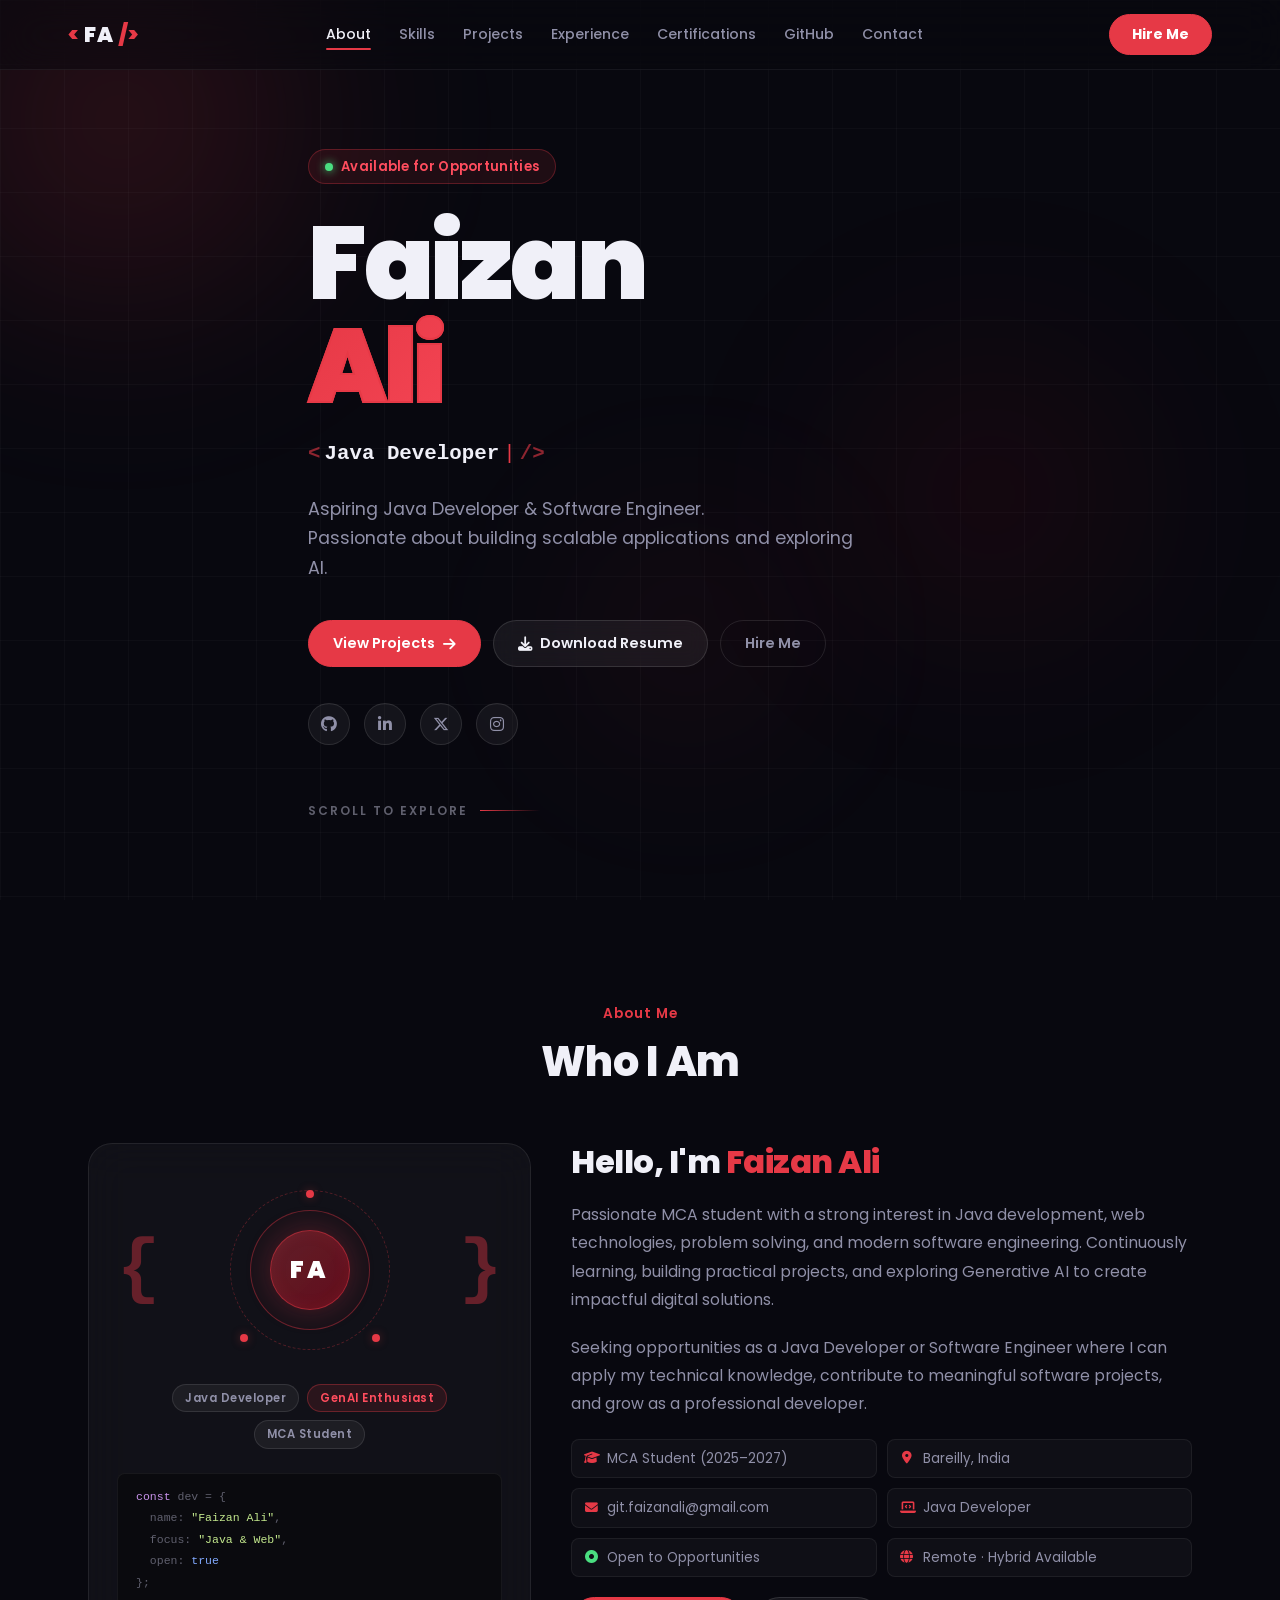
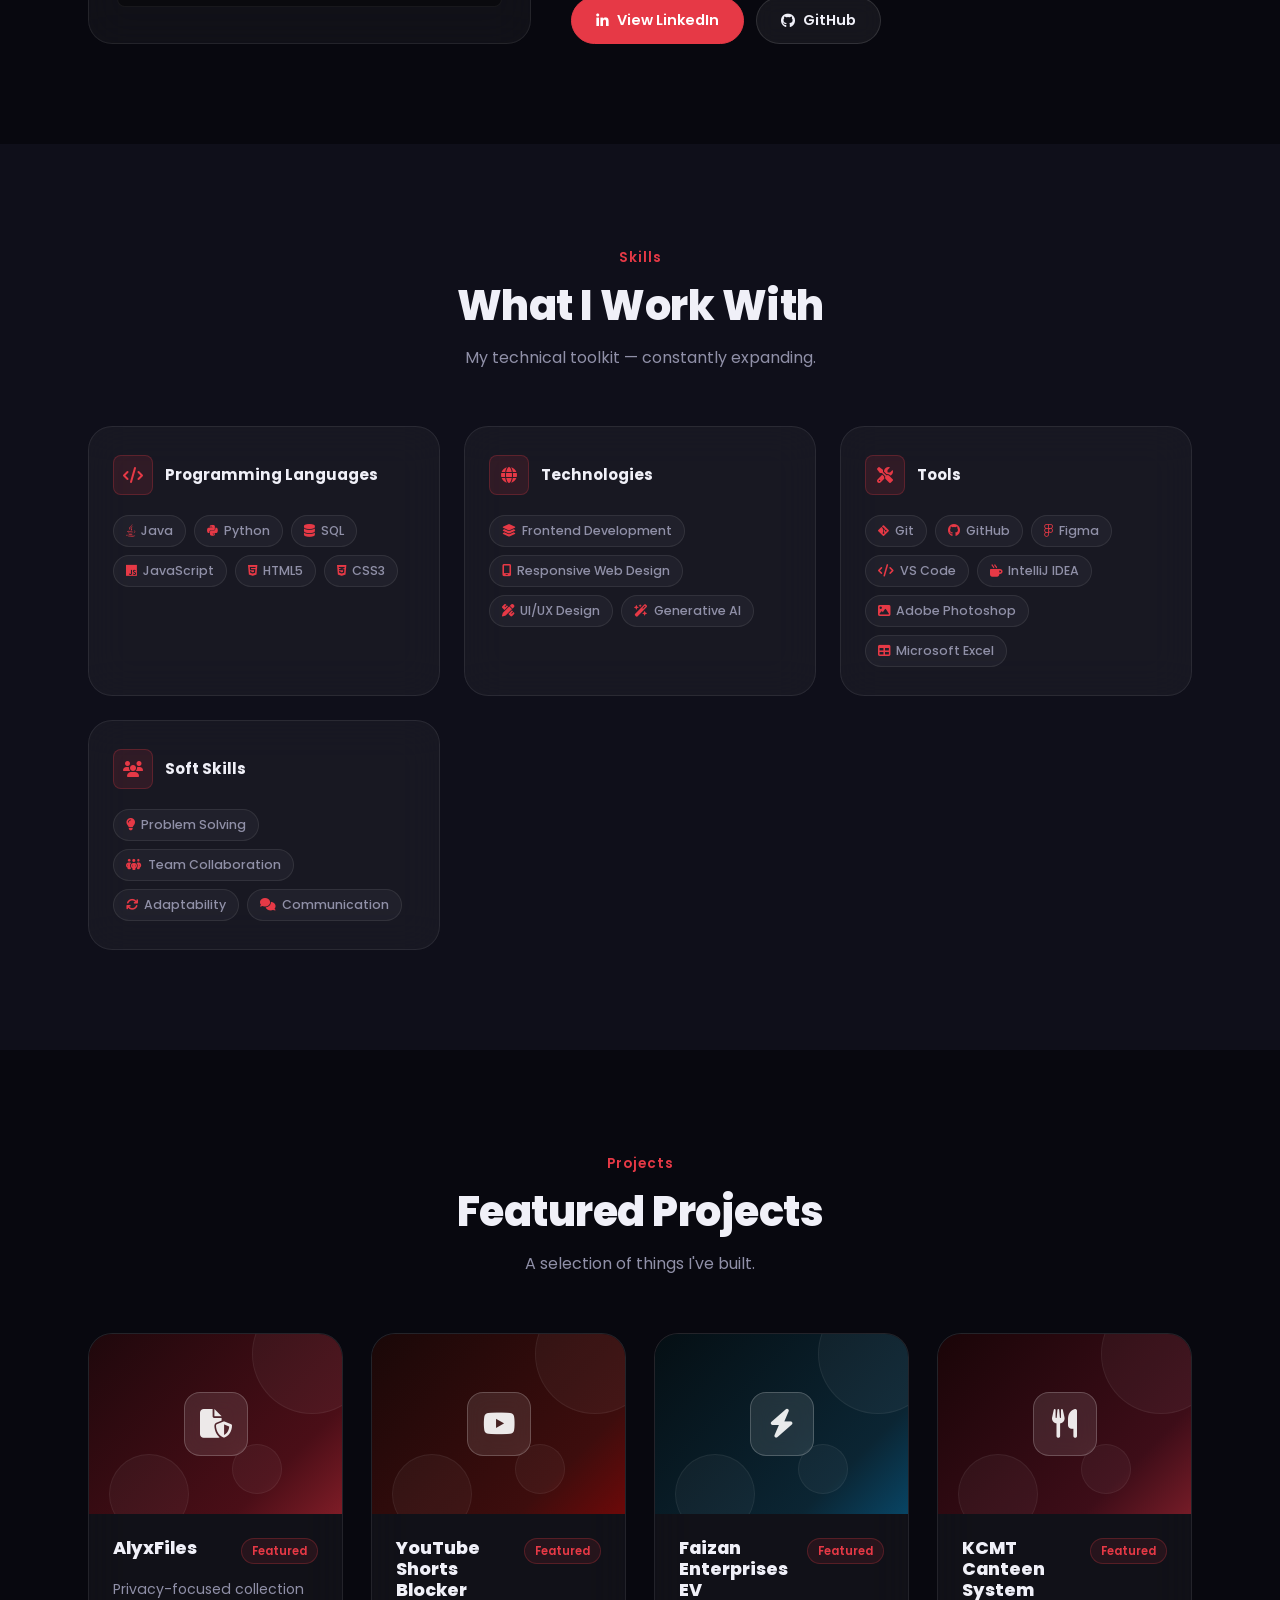
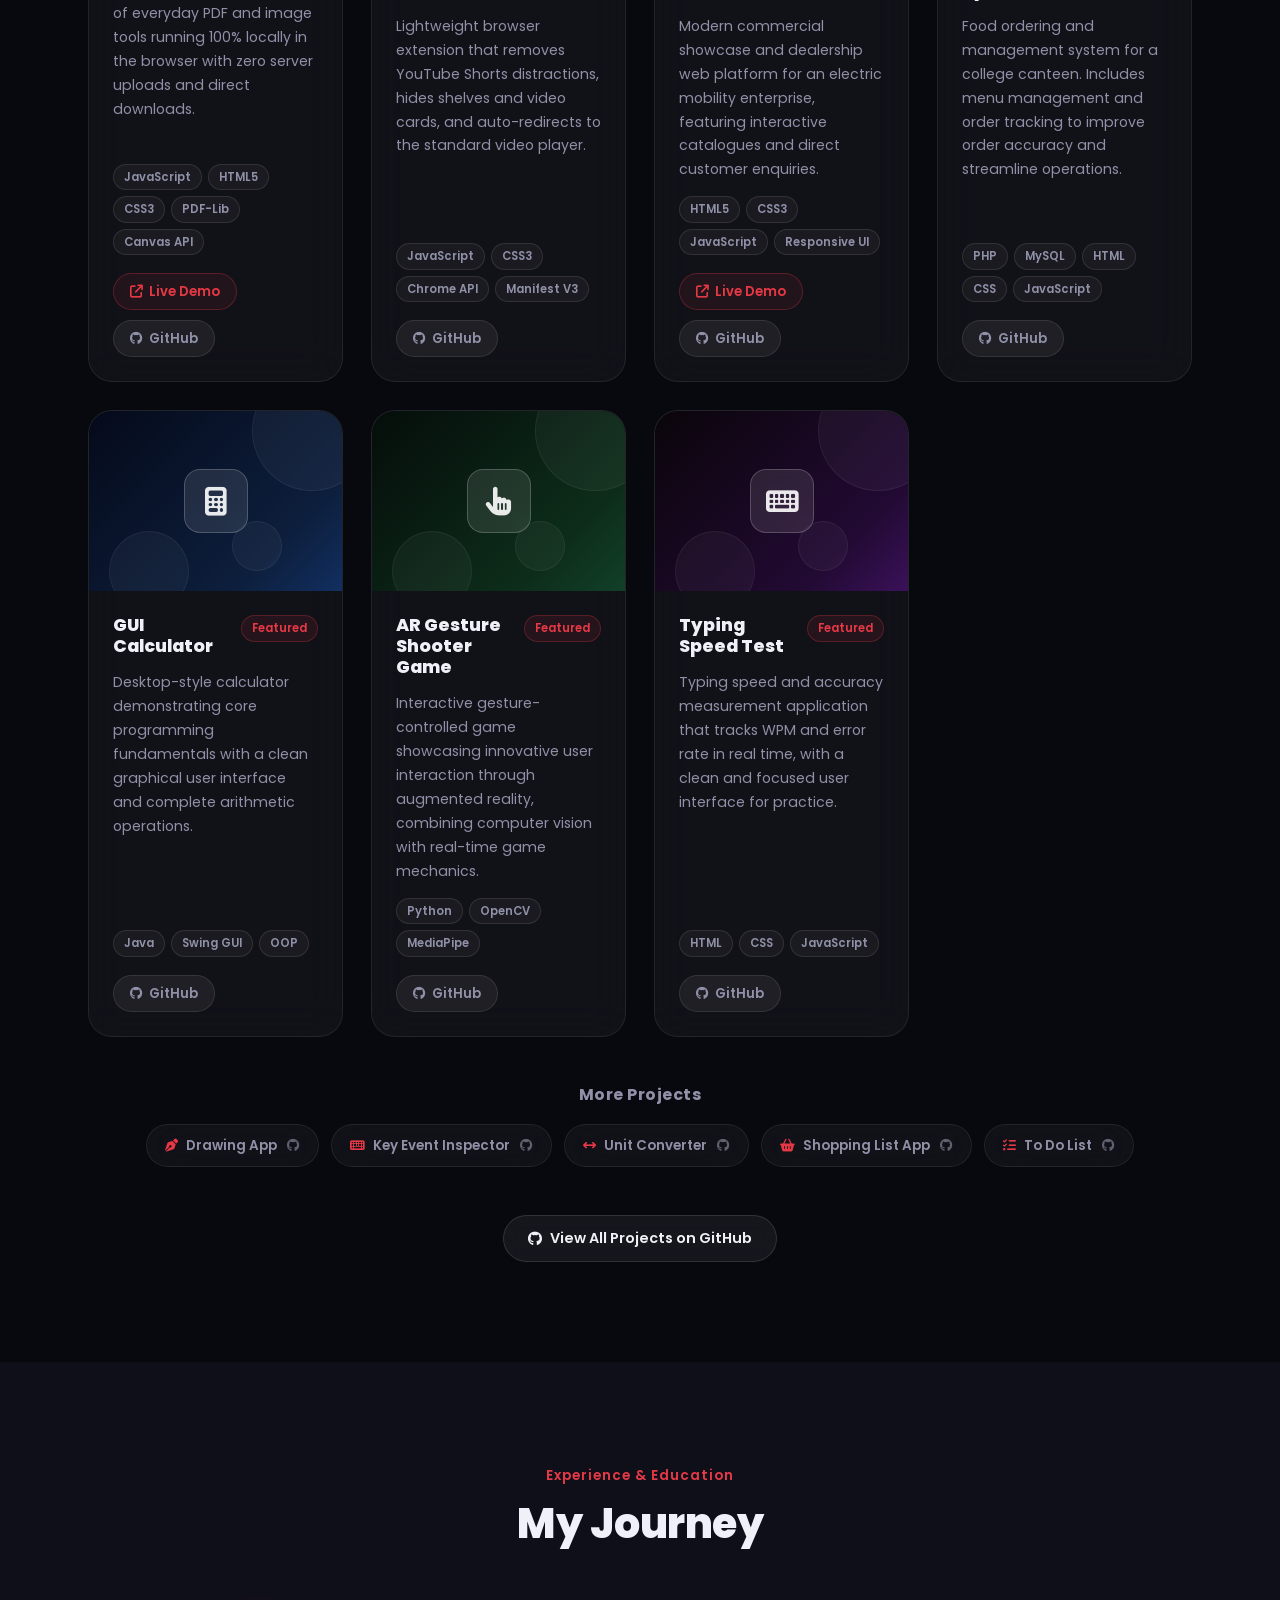
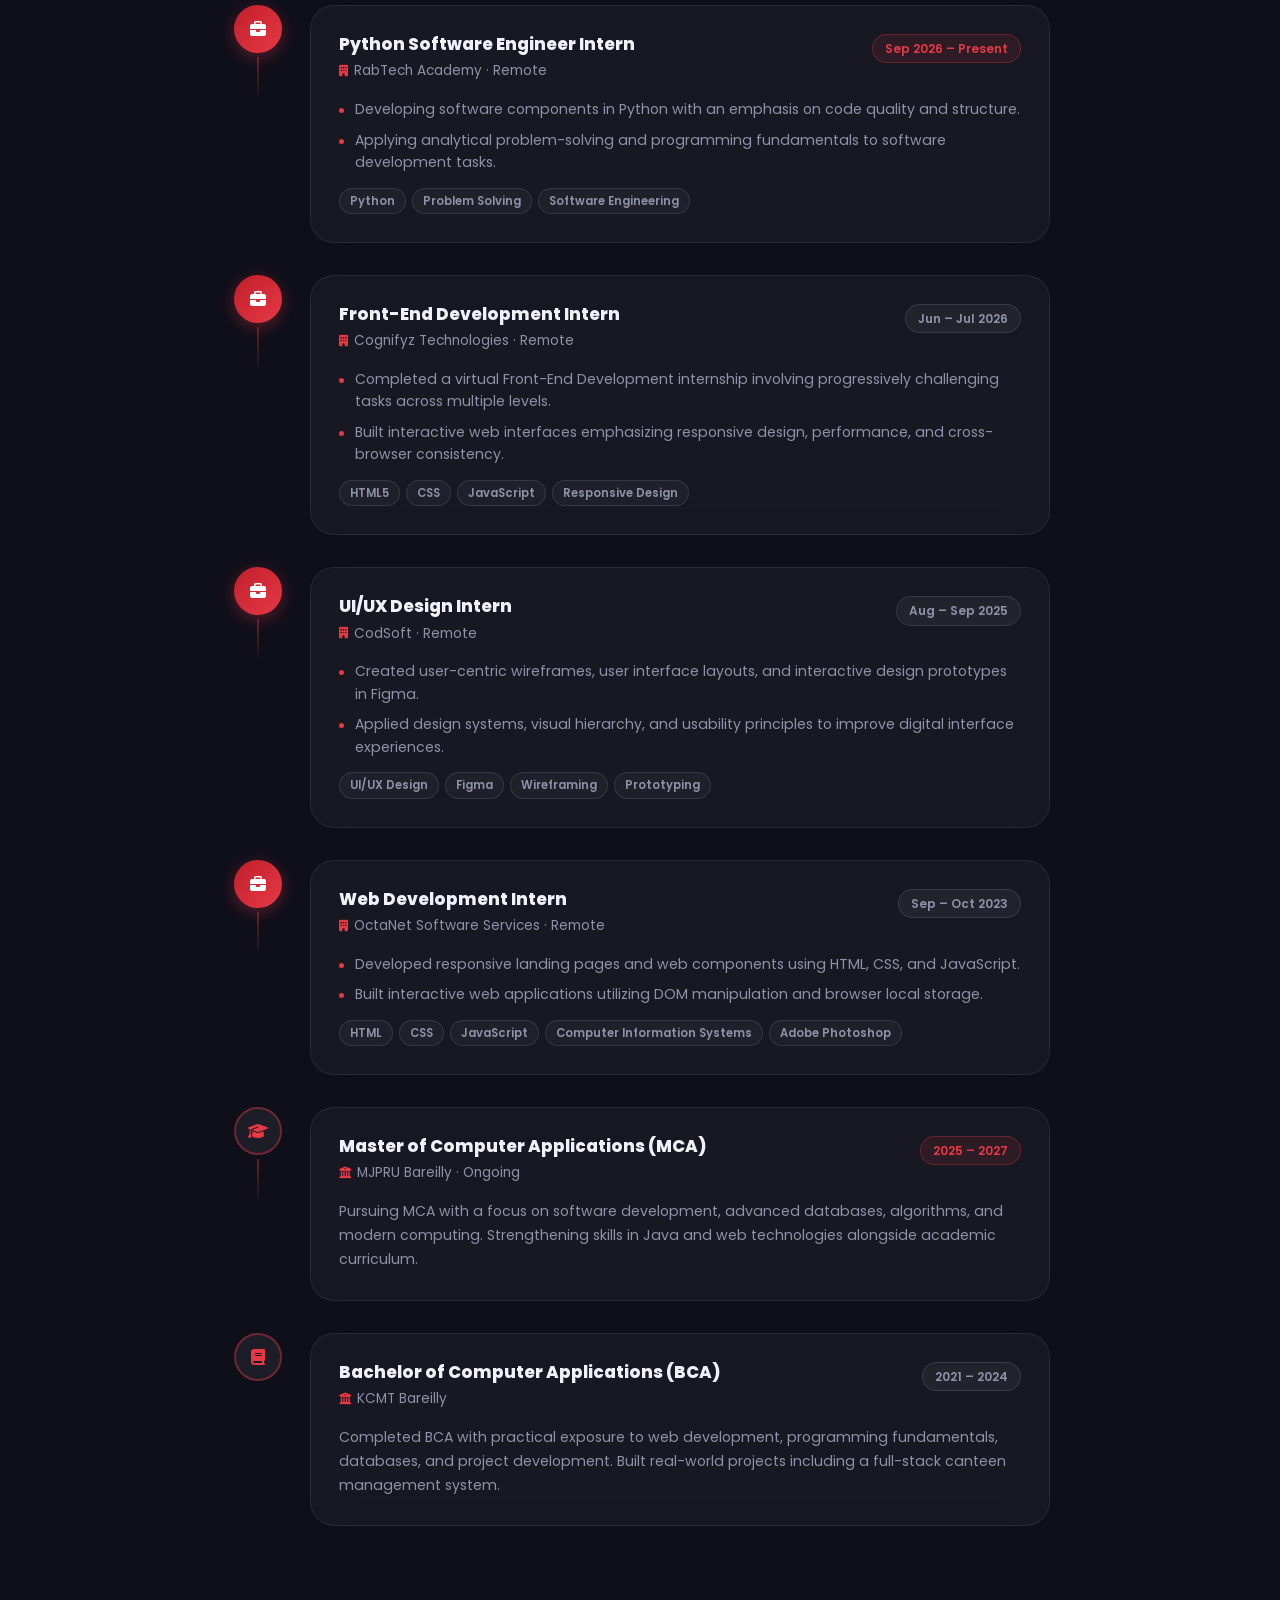
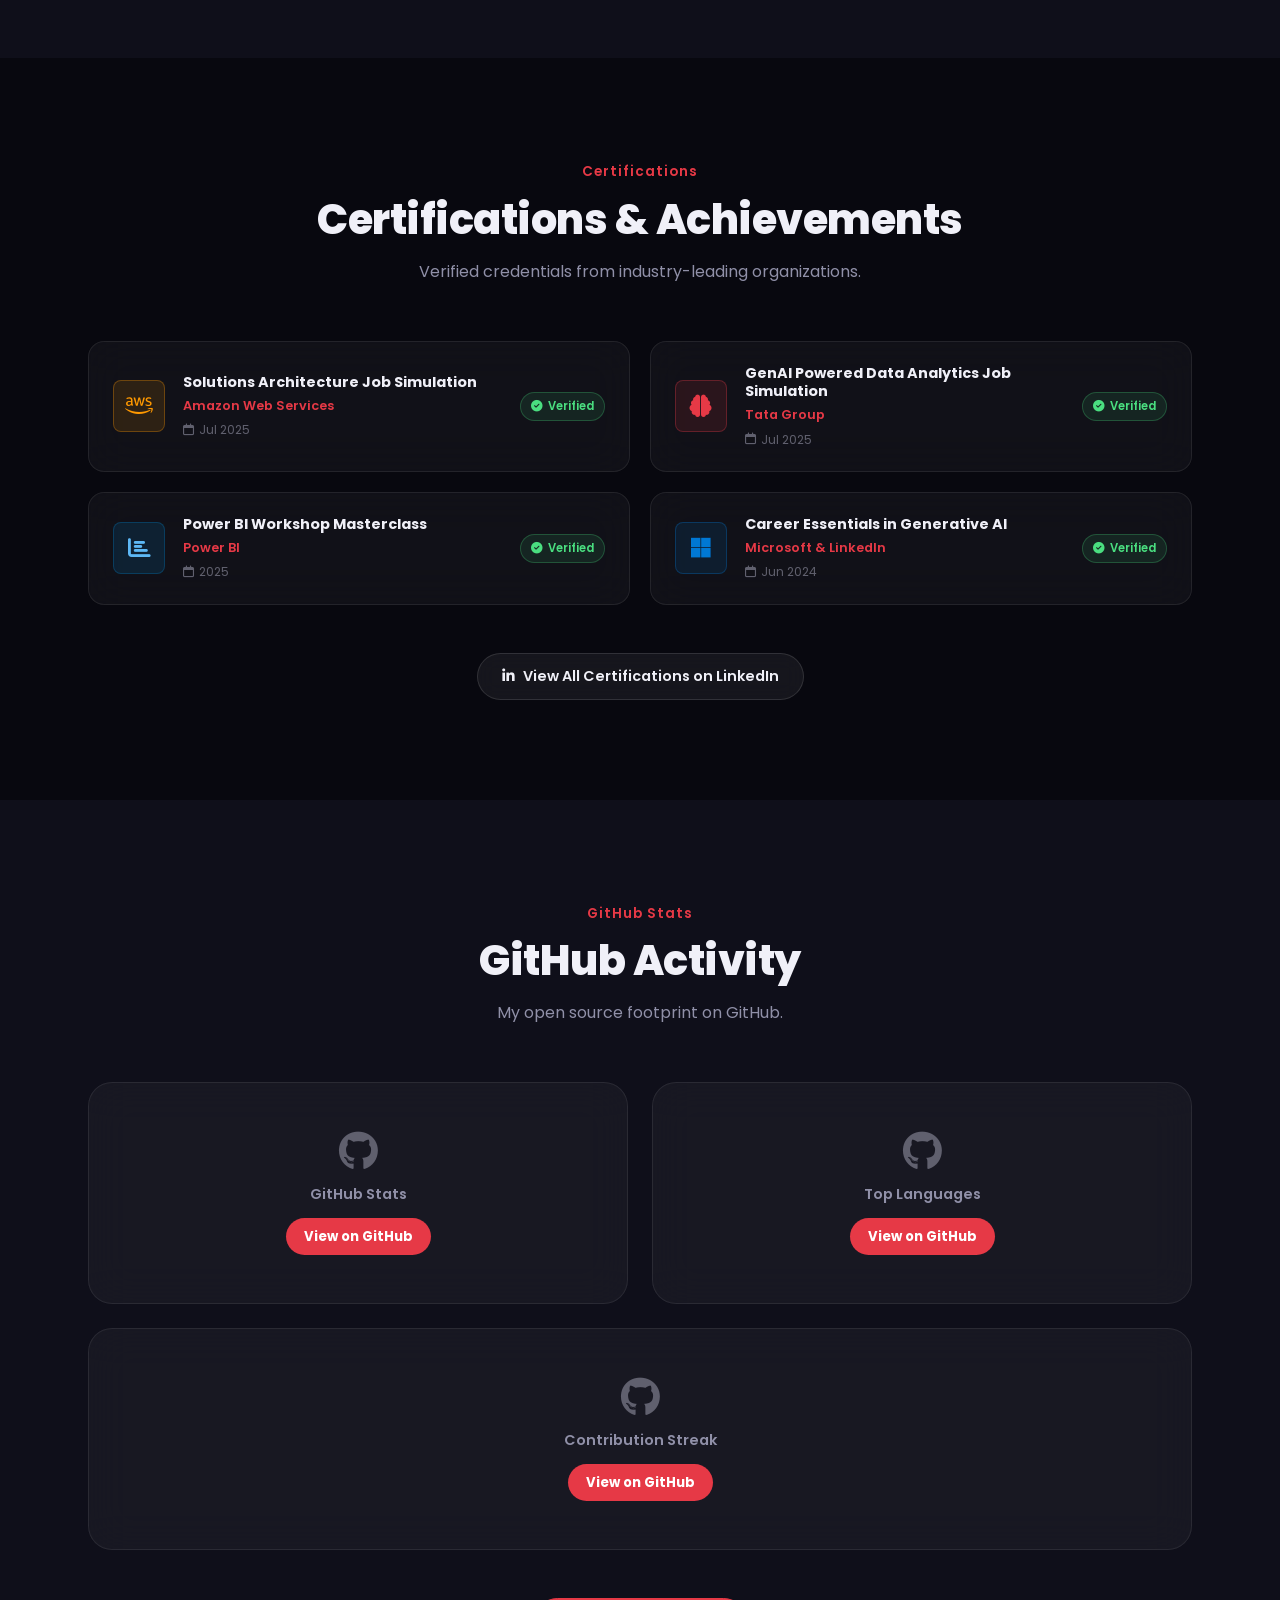
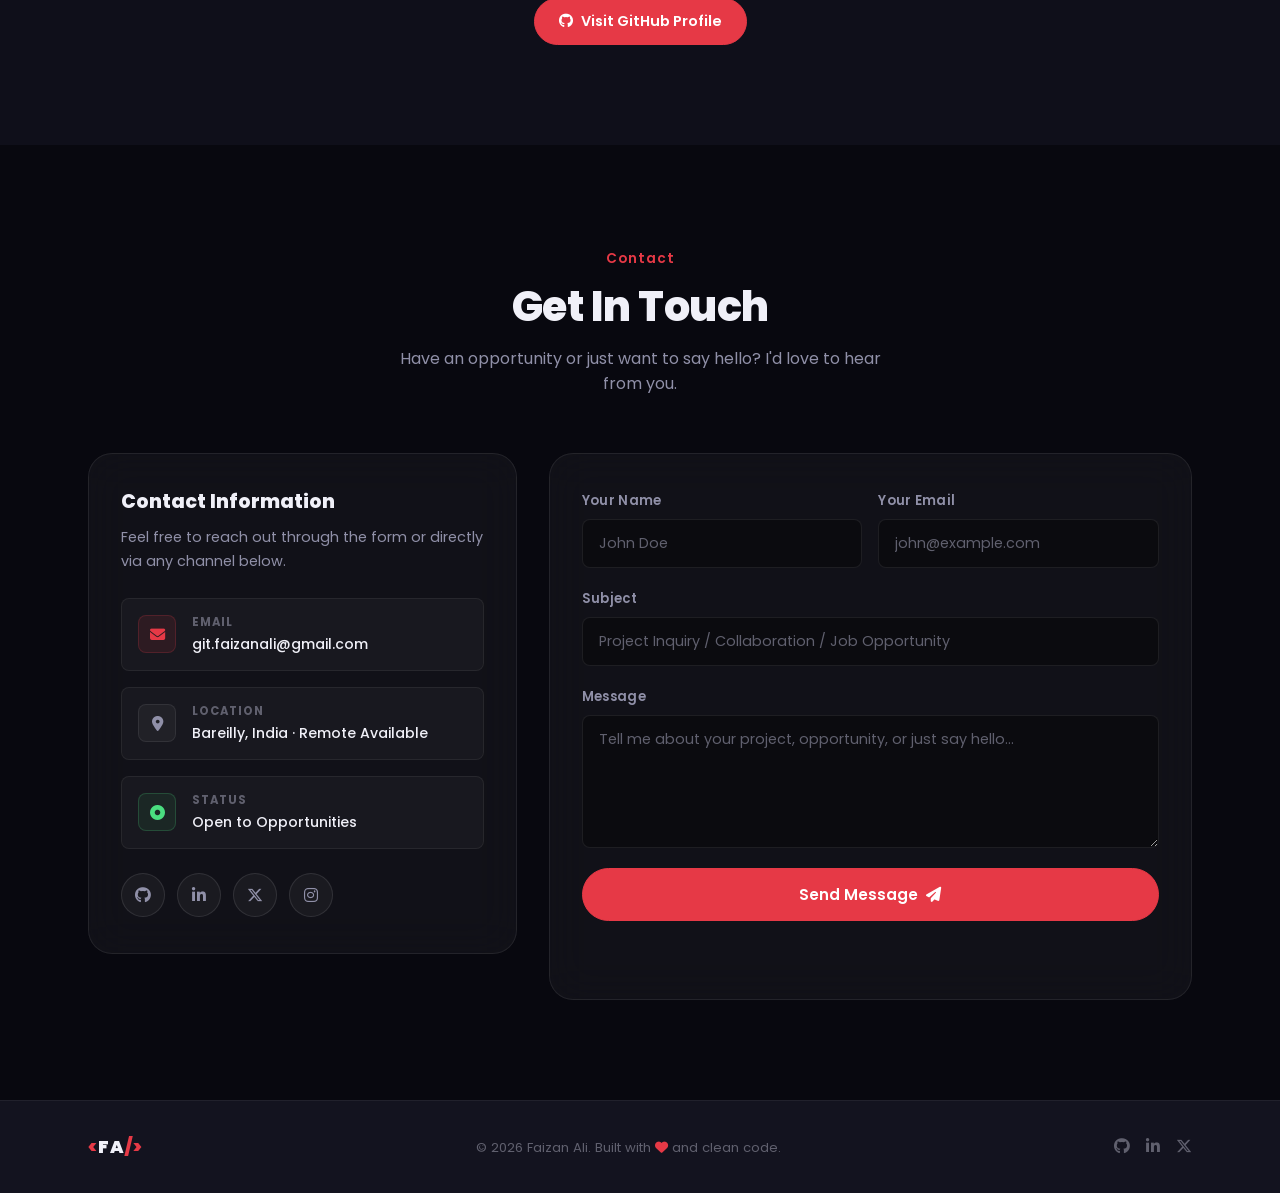
==== commit 70c4b155: "Update" ====
--- a/index.html
+++ b/index.html
@@ -7,12 +7,14 @@
     <title>Faizan Ali | Java Developer | Web Developer | MCA Student</title>
     <meta name="description"
         content="Portfolio of Faizan Ali — MCA Student, Aspiring Java Developer, Web Developer and Generative AI Enthusiast. Seeking opportunities as a Java Developer or Software Engineer.">
-    <meta name="keywords" content="Faizan Ali, Java Developer, Web Developer, MCA Student, Software Engineer, HTML, CSS, JavaScript, SQL, GenAI, Portfolio">
+    <meta name="keywords"
+        content="Faizan Ali, Java Developer, Web Developer, MCA Student, Software Engineer, HTML, CSS, JavaScript, SQL, GenAI, Portfolio">
     <meta name="author" content="Faizan Ali">
     <meta name="robots" content="index, follow">
     <!-- Open Graph -->
     <meta property="og:title" content="Faizan Ali | Java Developer & Web Developer">
-    <meta property="og:description" content="MCA Student passionate about Java development, web technologies, and Generative AI. Seeking opportunities as a Java Developer or Software Engineer.">
+    <meta property="og:description"
+        content="MCA Student passionate about Java development, web technologies, and Generative AI. Seeking opportunities as a Java Developer or Software Engineer.">
     <meta property="og:type" content="website">
     <meta property="og:url" content="https://faizanaly.vercel.app/">
     <meta property="og:image" content="https://faizanaly.vercel.app/assets/og-preview.png">
@@ -30,14 +32,18 @@
     <!-- Canonical -->
     <link rel="canonical" href="https://faizanaly.vercel.app/">
     <!-- Favicon -->
-    <link rel="icon" type="image/svg+xml" href="data:image/svg+xml,%3Csvg xmlns='http://www.w3.org/2000/svg' viewBox='0 0 100 100'%3E%3Crect width='100' height='100' rx='20' fill='%23e63946'/%3E%3Ctext y='72' x='50' text-anchor='middle' font-size='52' font-family='Arial' font-weight='900' fill='white'%3EFA%3C/text%3E%3C/svg%3E">
-    <link rel="apple-touch-icon" href="data:image/svg+xml,%3Csvg xmlns='http://www.w3.org/2000/svg' viewBox='0 0 100 100'%3E%3Crect width='100' height='100' rx='20' fill='%23e63946'/%3E%3Ctext y='72' x='50' text-anchor='middle' font-size='52' font-family='Arial' font-weight='900' fill='white'%3EFA%3C/text%3E%3C/svg%3E">
+    <link rel="icon" type="image/svg+xml"
+        href="data:image/svg+xml,%3Csvg xmlns='http://www.w3.org/2000/svg' viewBox='0 0 100 100'%3E%3Crect width='100' height='100' rx='20' fill='%23e63946'/%3E%3Ctext y='72' x='50' text-anchor='middle' font-size='52' font-family='Arial' font-weight='900' fill='white'%3EFA%3C/text%3E%3C/svg%3E">
+    <link rel="apple-touch-icon"
+        href="data:image/svg+xml,%3Csvg xmlns='http://www.w3.org/2000/svg' viewBox='0 0 100 100'%3E%3Crect width='100' height='100' rx='20' fill='%23e63946'/%3E%3Ctext y='72' x='50' text-anchor='middle' font-size='52' font-family='Arial' font-weight='900' fill='white'%3EFA%3C/text%3E%3C/svg%3E">
     <!-- Google Fonts: Poppins -->
     <link rel="preconnect" href="https://fonts.googleapis.com">
     <link rel="preconnect" href="https://fonts.gstatic.com" crossorigin>
-    <link href="https://fonts.googleapis.com/css2?family=Poppins:wght@300;400;500;600;700;800;900&display=swap" rel="stylesheet">
+    <link href="https://fonts.googleapis.com/css2?family=Poppins:wght@300;400;500;600;700;800;900&display=swap"
+        rel="stylesheet">
     <!-- Font Awesome 6.5.2 -->
-    <link rel="stylesheet" href="https://cdnjs.cloudflare.com/ajax/libs/font-awesome/6.5.2/css/all.min.css" crossorigin="anonymous" referrerpolicy="no-referrer">
+    <link rel="stylesheet" href="https://cdnjs.cloudflare.com/ajax/libs/font-awesome/6.5.2/css/all.min.css"
+        crossorigin="anonymous" referrerpolicy="no-referrer">
     <!-- Stylesheet -->
     <link rel="stylesheet" href="styles.css">
     <!-- JSON-LD Structured Data -->
@@ -78,7 +84,7 @@
                 <a href="#skills" class="nav-link">Skills</a>
                 <a href="#projects" class="nav-link">Projects</a>
                 <a href="#experience" class="nav-link">Experience</a>
-                <a href="#certifications" class="nav-link">Certs</a>
+                <a href="#certifications" class="nav-link">Certifications</a>
                 <a href="#github" class="nav-link">GitHub</a>
                 <a href="#contact" class="nav-link">Contact</a>
             </nav>
@@ -138,16 +144,20 @@
             </div>
 
             <div class="hero-socials reveal">
-                <a href="https://github.com/FaiizanAly" target="_blank" rel="noopener noreferrer" class="social-icon-link" aria-label="GitHub Profile">
+                <a href="https://github.com/FaiizanAly" target="_blank" rel="noopener noreferrer"
+                    class="social-icon-link" aria-label="GitHub Profile">
                     <i class="fa-brands fa-github"></i>
                 </a>
-                <a href="https://linkedin.com/in/faiizanaly/" target="_blank" rel="noopener noreferrer" class="social-icon-link" aria-label="LinkedIn Profile">
+                <a href="https://linkedin.com/in/faiizanaly/" target="_blank" rel="noopener noreferrer"
+                    class="social-icon-link" aria-label="LinkedIn Profile">
                     <i class="fa-brands fa-linkedin-in"></i>
                 </a>
-                <a href="https://x.com/faiizanaly" target="_blank" rel="noopener noreferrer" class="social-icon-link" aria-label="X / Twitter Profile">
+                <a href="https://x.com/faiizanaly" target="_blank" rel="noopener noreferrer" class="social-icon-link"
+                    aria-label="X / Twitter Profile">
                     <i class="fa-brands fa-x-twitter"></i>
                 </a>
-                <a href="https://instagram.com/faiizanaly" target="_blank" rel="noopener noreferrer" class="social-icon-link" aria-label="Instagram Profile">
+                <a href="https://instagram.com/faiizanaly" target="_blank" rel="noopener noreferrer"
+                    class="social-icon-link" aria-label="Instagram Profile">
                     <i class="fa-brands fa-instagram"></i>
                 </a>
             </div>
@@ -166,7 +176,7 @@
         <section class="section about-section" id="about">
             <div class="container">
                 <div class="section-header reveal">
-                    <span class="section-tag">// about_me</span>
+                    <span class="section-tag">About Me</span>
                     <h2 class="section-title">Who I Am</h2>
                 </div>
                 <div class="about-grid">
@@ -195,8 +205,10 @@
                         </div>
                         <div class="about-art-code">
                             <span class="code-line"><span class="code-keyword">const</span> dev = {</span>
-                            <span class="code-line">&nbsp;&nbsp;name: <span class="code-string">"Faizan Ali"</span>,</span>
-                            <span class="code-line">&nbsp;&nbsp;focus: <span class="code-string">"Java &amp; Web"</span>,</span>
+                            <span class="code-line">&nbsp;&nbsp;name: <span class="code-string">"Faizan
+                                    Ali"</span>,</span>
+                            <span class="code-line">&nbsp;&nbsp;focus: <span class="code-string">"Java &amp;
+                                    Web"</span>,</span>
                             <span class="code-line">&nbsp;&nbsp;open: <span class="code-bool">true</span></span>
                             <span class="code-line">};</span>
                         </div>
@@ -208,10 +220,14 @@
                             Hello, I'm <span class="text-red">Faizan Ali</span>
                         </h3>
                         <p class="about-bio">
-                            Passionate MCA student with a strong interest in Java development, web technologies, problem solving, and modern software engineering. Continuously learning, building practical projects, and exploring Generative AI to create impactful digital solutions.
+                            Passionate MCA student with a strong interest in Java development, web technologies, problem
+                            solving, and modern software engineering. Continuously learning, building practical
+                            projects, and exploring Generative AI to create impactful digital solutions.
                         </p>
                         <p class="about-bio">
-                            Seeking opportunities as a Java Developer or Software Engineer where I can apply my technical knowledge, contribute to meaningful software projects, and grow as a professional developer.
+                            Seeking opportunities as a Java Developer or Software Engineer where I can apply my
+                            technical knowledge, contribute to meaningful software projects, and grow as a professional
+                            developer.
                         </p>
                         <div class="about-info-grid">
                             <div class="info-chip">
@@ -240,11 +256,13 @@
                             </div>
                         </div>
                         <div class="about-actions">
-                            <a href="https://linkedin.com/in/faiizanaly/" target="_blank" rel="noopener noreferrer" class="btn btn-primary">
+                            <a href="https://linkedin.com/in/faiizanaly/" target="_blank" rel="noopener noreferrer"
+                                class="btn btn-primary">
                                 <i class="fa-brands fa-linkedin-in"></i>
                                 <span>View LinkedIn</span>
                             </a>
-                            <a href="https://github.com/FaiizanAly" target="_blank" rel="noopener noreferrer" class="btn btn-secondary">
+                            <a href="https://github.com/FaiizanAly" target="_blank" rel="noopener noreferrer"
+                                class="btn btn-secondary">
                                 <i class="fa-brands fa-github"></i>
                                 <span>GitHub</span>
                             </a>
@@ -258,7 +276,7 @@
         <section class="section skills-section" id="skills">
             <div class="container">
                 <div class="section-header reveal">
-                    <span class="section-tag">// skills</span>
+                    <span class="section-tag">Skills</span>
                     <h2 class="section-title">What I Work With</h2>
                     <p class="section-subtitle">My technical toolkit — constantly expanding.</p>
                 </div>
@@ -277,6 +295,9 @@
                                 <i class="fa-brands fa-java"></i><span>Java</span>
                             </div>
                             <div class="skill-pill">
+                                <i class="fa-brands fa-python"></i><span>Python</span>
+                            </div>
+                            <div class="skill-pill">
                                 <i class="fa-solid fa-database"></i><span>SQL</span>
                             </div>
                             <div class="skill-pill">
@@ -307,6 +328,9 @@
                                 <i class="fa-solid fa-mobile-screen"></i><span>Responsive Web Design</span>
                             </div>
                             <div class="skill-pill">
+                                <i class="fa-solid fa-pen-ruler"></i><span>UI/UX Design</span>
+                            </div>
+                            <div class="skill-pill">
                                 <i class="fa-solid fa-wand-magic-sparkles"></i><span>Generative AI</span>
                             </div>
                         </div>
@@ -328,10 +352,16 @@
                                 <i class="fa-brands fa-github"></i><span>GitHub</span>
                             </div>
                             <div class="skill-pill">
+                                <i class="fa-brands fa-figma"></i><span>Figma</span>
+                            </div>
+                            <div class="skill-pill">
                                 <i class="fa-solid fa-code"></i><span>VS Code</span>
                             </div>
                             <div class="skill-pill">
                                 <i class="fa-solid fa-mug-hot"></i><span>IntelliJ IDEA</span>
+                            </div>
+                            <div class="skill-pill">
+                                <i class="fa-solid fa-image"></i><span>Adobe Photoshop</span>
                             </div>
                             <div class="skill-pill">
                                 <i class="fa-solid fa-table"></i><span>Microsoft Excel</span>
@@ -371,13 +401,138 @@
         <section class="section projects-section" id="projects">
             <div class="container">
                 <div class="section-header reveal">
-                    <span class="section-tag">// projects</span>
+                    <span class="section-tag">Projects</span>
                     <h2 class="section-title">Featured Projects</h2>
                     <p class="section-subtitle">A selection of things I've built.</p>
                 </div>
                 <div class="projects-grid">
 
-                    <!-- Project 1: KCMT Canteen -->
+                    <!-- Project 1: AlyxFiles -->
+                    <article class="project-card glass-card reveal">
+                        <div class="project-art project-art-canteen">
+                            <div class="project-art-bg"
+                                style="background: linear-gradient(135deg, #1f080c, #4a0e17, #e63946 150%);"></div>
+                            <div class="project-art-icon-wrap">
+                                <i class="fa-solid fa-file-shield"></i>
+                            </div>
+                            <div class="project-art-shapes" aria-hidden="true">
+                                <span class="art-shape art-shape-1"></span>
+                                <span class="art-shape art-shape-2"></span>
+                                <span class="art-shape art-shape-3"></span>
+                            </div>
+                        </div>
+                        <div class="project-content">
+                            <div class="project-header">
+                                <h3 class="project-title">AlyxFiles</h3>
+                                <span class="project-date-badge">Featured</span>
+                            </div>
+                            <p class="project-desc">
+                                Privacy-focused collection of everyday PDF and image tools running 100% locally in the browser with zero server uploads and direct downloads.
+                            </p>
+                            <div class="project-tech">
+                                <span class="tech-pill">JavaScript</span>
+                                <span class="tech-pill">HTML5</span>
+                                <span class="tech-pill">CSS3</span>
+                                <span class="tech-pill">PDF-Lib</span>
+                                <span class="tech-pill">Canvas API</span>
+                            </div>
+                            <div class="project-actions">
+                                <a href="https://alyxfiles.vercel.app/" target="_blank"
+                                    rel="noopener noreferrer" class="project-btn project-btn-live">
+                                    <i class="fa-solid fa-arrow-up-right-from-square"></i>
+                                    <span>Live Demo</span>
+                                </a>
+                                <a href="https://github.com/FaiizanAly/alyxfiles-Privacy-Focused-PDF-Image-Tools" target="_blank"
+                                    rel="noopener noreferrer" class="project-btn">
+                                    <i class="fa-brands fa-github"></i>
+                                    <span>GitHub</span>
+                                </a>
+                            </div>
+                        </div>
+                    </article>
+
+                    <!-- Project 2: YouTube Shorts Blocker -->
+                    <article class="project-card glass-card reveal">
+                        <div class="project-art project-art-canteen">
+                            <div class="project-art-bg"
+                                style="background: linear-gradient(135deg, #1a0808, #3d0d0d, #cc0000 150%);"></div>
+                            <div class="project-art-icon-wrap">
+                                <i class="fa-brands fa-youtube"></i>
+                            </div>
+                            <div class="project-art-shapes" aria-hidden="true">
+                                <span class="art-shape art-shape-1"></span>
+                                <span class="art-shape art-shape-2"></span>
+                                <span class="art-shape art-shape-3"></span>
+                            </div>
+                        </div>
+                        <div class="project-content">
+                            <div class="project-header">
+                                <h3 class="project-title">YouTube Shorts Blocker</h3>
+                                <span class="project-date-badge">Featured</span>
+                            </div>
+                            <p class="project-desc">
+                                Lightweight browser extension that removes YouTube Shorts distractions, hides shelves and video cards, and auto-redirects to the standard video player.
+                            </p>
+                            <div class="project-tech">
+                                <span class="tech-pill">JavaScript</span>
+                                <span class="tech-pill">CSS3</span>
+                                <span class="tech-pill">Chrome API</span>
+                                <span class="tech-pill">Manifest V3</span>
+                            </div>
+                            <div class="project-actions">
+                                <a href="https://github.com/FaiizanAly/youtube-shorts-blocker" target="_blank"
+                                    rel="noopener noreferrer" class="project-btn">
+                                    <i class="fa-brands fa-github"></i>
+                                    <span>GitHub</span>
+                                </a>
+                            </div>
+                        </div>
+                    </article>
+
+                    <!-- Project 3: Faizan Enterprises EV -->
+                    <article class="project-card glass-card reveal">
+                        <div class="project-art project-art-ecom">
+                            <div class="project-art-bg"
+                                style="background: linear-gradient(135deg, #050f14, #0b2533, #0284c7 150%);"></div>
+                            <div class="project-art-icon-wrap">
+                                <i class="fa-solid fa-bolt"></i>
+                            </div>
+                            <div class="project-art-shapes" aria-hidden="true">
+                                <span class="art-shape art-shape-1"></span>
+                                <span class="art-shape art-shape-2"></span>
+                                <span class="art-shape art-shape-3"></span>
+                            </div>
+                        </div>
+                        <div class="project-content">
+                            <div class="project-header">
+                                <h3 class="project-title">Faizan Enterprises EV</h3>
+                                <span class="project-date-badge">Featured</span>
+                            </div>
+                            <p class="project-desc">
+                                Modern commercial showcase and dealership web platform for an electric mobility enterprise, featuring interactive catalogues and direct customer enquiries.
+                            </p>
+                            <div class="project-tech">
+                                <span class="tech-pill">HTML5</span>
+                                <span class="tech-pill">CSS3</span>
+                                <span class="tech-pill">JavaScript</span>
+                                <span class="tech-pill">Responsive UI</span>
+                            </div>
+                            <div class="project-actions">
+                                <a href="https://faizanenterprises.vercel.app/" target="_blank"
+                                    rel="noopener noreferrer" class="project-btn project-btn-live">
+                                    <i class="fa-solid fa-arrow-up-right-from-square"></i>
+                                    <span>Live Demo</span>
+                                </a>
+                                <a href="https://github.com/FaiizanAly/faizan-enterprises-ev" target="_blank"
+                                    rel="noopener noreferrer" class="project-btn">
+                                    <i class="fa-brands fa-github"></i>
+                                    <span>GitHub</span>
+                                </a>
+                            </div>
+                        </div>
+                    </article>
+
+                    <!-- Project 4: KCMT Canteen -->
                     <article class="project-card glass-card reveal">
                         <div class="project-art project-art-canteen">
                             <div class="project-art-bg"></div>
@@ -396,7 +551,8 @@
                                 <span class="project-date-badge">Featured</span>
                             </div>
                             <p class="project-desc">
-                                Food ordering and management system for a college canteen. Includes menu management and order tracking to improve order accuracy and streamline operations.
+                                Food ordering and management system for a college canteen. Includes menu management and
+                                order tracking to improve order accuracy and streamline operations.
                             </p>
                             <div class="project-tech">
                                 <span class="tech-pill">PHP</span>
@@ -406,7 +562,8 @@
                                 <span class="tech-pill">JavaScript</span>
                             </div>
                             <div class="project-actions">
-                                <a href="https://github.com/FaiizanAly/kcmt-canteen" target="_blank" rel="noopener noreferrer" class="project-btn">
+                                <a href="https://github.com/FaiizanAly/kcmt-canteen" target="_blank"
+                                    rel="noopener noreferrer" class="project-btn">
                                     <i class="fa-brands fa-github"></i>
                                     <span>GitHub</span>
                                 </a>
@@ -414,7 +571,7 @@
                         </div>
                     </article>
 
-                    <!-- Project 2: GUI Calculator -->
+                    <!-- Project 5: GUI Calculator -->
                     <article class="project-card glass-card reveal">
                         <div class="project-art project-art-ecom">
                             <div class="project-art-bg"></div>
@@ -433,7 +590,8 @@
                                 <span class="project-date-badge">Featured</span>
                             </div>
                             <p class="project-desc">
-                                Desktop-style calculator demonstrating core programming fundamentals with a clean graphical user interface and complete arithmetic operations.
+                                Desktop-style calculator demonstrating core programming fundamentals with a clean
+                                graphical user interface and complete arithmetic operations.
                             </p>
                             <div class="project-tech">
                                 <span class="tech-pill">Java</span>
@@ -441,7 +599,8 @@
                                 <span class="tech-pill">OOP</span>
                             </div>
                             <div class="project-actions">
-                                <a href="https://github.com/FaiizanAly/gui-calculator" target="_blank" rel="noopener noreferrer" class="project-btn">
+                                <a href="https://github.com/FaiizanAly/gui-calculator" target="_blank"
+                                    rel="noopener noreferrer" class="project-btn">
                                     <i class="fa-brands fa-github"></i>
                                     <span>GitHub</span>
                                 </a>
@@ -449,7 +608,7 @@
                         </div>
                     </article>
 
-                    <!-- Project 3: AR Gesture Shooter -->
+                    <!-- Project 6: AR Gesture Shooter -->
                     <article class="project-card glass-card reveal">
                         <div class="project-art project-art-todo">
                             <div class="project-art-bg"></div>
@@ -468,7 +627,8 @@
                                 <span class="project-date-badge">Featured</span>
                             </div>
                             <p class="project-desc">
-                                Interactive gesture-controlled game showcasing innovative user interaction through augmented reality, combining computer vision with real-time game mechanics.
+                                Interactive gesture-controlled game showcasing innovative user interaction through
+                                augmented reality, combining computer vision with real-time game mechanics.
                             </p>
                             <div class="project-tech">
                                 <span class="tech-pill">Python</span>
@@ -476,7 +636,8 @@
                                 <span class="tech-pill">MediaPipe</span>
                             </div>
                             <div class="project-actions">
-                                <a href="https://github.com/FaiizanAly/AR-Gesture-Shooter-Game" target="_blank" rel="noopener noreferrer" class="project-btn">
+                                <a href="https://github.com/FaiizanAly/AR-Gesture-Shooter-Game" target="_blank"
+                                    rel="noopener noreferrer" class="project-btn">
                                     <i class="fa-brands fa-github"></i>
                                     <span>GitHub</span>
                                 </a>
@@ -484,10 +645,11 @@
                         </div>
                     </article>
 
-                    <!-- Project 4: Typing Speed Test -->
+                    <!-- Project 7: Typing Speed Test -->
                     <article class="project-card glass-card reveal">
                         <div class="project-art project-art-canteen">
-                            <div class="project-art-bg" style="background: linear-gradient(135deg, #0a050a, #220a33, #6a1fa6 150%);"></div>
+                            <div class="project-art-bg"
+                                style="background: linear-gradient(135deg, #0a050a, #220a33, #6a1fa6 150%);"></div>
                             <div class="project-art-icon-wrap">
                                 <i class="fa-solid fa-keyboard"></i>
                             </div>
@@ -503,7 +665,8 @@
                                 <span class="project-date-badge">Featured</span>
                             </div>
                             <p class="project-desc">
-                                Typing speed and accuracy measurement application that tracks WPM and error rate in real time, with a clean and focused user interface for practice.
+                                Typing speed and accuracy measurement application that tracks WPM and error rate in real
+                                time, with a clean and focused user interface for practice.
                             </p>
                             <div class="project-tech">
                                 <span class="tech-pill">HTML</span>
@@ -511,7 +674,8 @@
                                 <span class="tech-pill">JavaScript</span>
                             </div>
                             <div class="project-actions">
-                                <a href="https://github.com/FaiizanAly/typing-speed-test" target="_blank" rel="noopener noreferrer" class="project-btn">
+                                <a href="https://github.com/FaiizanAly/typing-speed-test" target="_blank"
+                                    rel="noopener noreferrer" class="project-btn">
                                     <i class="fa-brands fa-github"></i>
                                     <span>GitHub</span>
                                 </a>
@@ -521,31 +685,36 @@
 
                 </div>
 
-                <!-- More Projects -->  
+                <!-- More Projects -->
                 <div class="more-projects reveal">
                     <h3 class="more-projects-title">More Projects</h3>
                     <div class="more-projects-grid">
-                        <a href="https://github.com/FaiizanAly/Drawing-App" target="_blank" rel="noopener noreferrer" class="more-project-chip glass-card">
+                        <a href="https://github.com/FaiizanAly/Drawing-App" target="_blank" rel="noopener noreferrer"
+                            class="more-project-chip glass-card">
                             <i class="fa-solid fa-pen-nib"></i>
                             <span>Drawing App</span>
                             <i class="fa-brands fa-github chip-github"></i>
                         </a>
-                        <a href="https://github.com/FaiizanAly/Key-Event-Inspector" target="_blank" rel="noopener noreferrer" class="more-project-chip glass-card">
+                        <a href="https://github.com/FaiizanAly/Key-Event-Inspector" target="_blank"
+                            rel="noopener noreferrer" class="more-project-chip glass-card">
                             <i class="fa-solid fa-keyboard"></i>
                             <span>Key Event Inspector</span>
                             <i class="fa-brands fa-github chip-github"></i>
                         </a>
-                        <a href="https://github.com/FaiizanAly/UnitConverter" target="_blank" rel="noopener noreferrer" class="more-project-chip glass-card">
+                        <a href="https://github.com/FaiizanAly/UnitConverter" target="_blank" rel="noopener noreferrer"
+                            class="more-project-chip glass-card">
                             <i class="fa-solid fa-arrows-left-right"></i>
                             <span>Unit Converter</span>
                             <i class="fa-brands fa-github chip-github"></i>
                         </a>
-                        <a href="https://github.com/FaiizanAly/Shopping-List-App" target="_blank" rel="noopener noreferrer" class="more-project-chip glass-card">
+                        <a href="https://github.com/FaiizanAly/Shopping-List-App" target="_blank"
+                            rel="noopener noreferrer" class="more-project-chip glass-card">
                             <i class="fa-solid fa-basket-shopping"></i>
                             <span>Shopping List App</span>
                             <i class="fa-brands fa-github chip-github"></i>
                         </a>
-                        <a href="https://github.com/FaiizanAly/ToDoList" target="_blank" rel="noopener noreferrer" class="more-project-chip glass-card">
+                        <a href="https://github.com/FaiizanAly/ToDoList" target="_blank" rel="noopener noreferrer"
+                            class="more-project-chip glass-card">
                             <i class="fa-solid fa-list-check"></i>
                             <span>To Do List</span>
                             <i class="fa-brands fa-github chip-github"></i>
@@ -554,7 +723,8 @@
                 </div>
 
                 <div class="section-cta reveal">
-                    <a href="https://github.com/FaiizanAly" target="_blank" rel="noopener noreferrer" class="btn btn-secondary">
+                    <a href="https://github.com/FaiizanAly" target="_blank" rel="noopener noreferrer"
+                        class="btn btn-secondary">
                         <i class="fa-brands fa-github"></i>
                         <span>View All Projects on GitHub</span>
                     </a>
@@ -566,12 +736,12 @@
         <section class="section experience-section" id="experience">
             <div class="container">
                 <div class="section-header reveal">
-                    <span class="section-tag">// experience_&_education</span>
+                    <span class="section-tag">Experience &amp; Education</span>
                     <h2 class="section-title">My Journey</h2>
                 </div>
                 <div class="timeline">
 
-                    <!-- Internship -->
+                    <!-- Experience 1: RabTech Academy -->
                     <div class="timeline-item reveal">
                         <div class="timeline-connector">
                             <div class="timeline-dot experience-dot">
@@ -582,25 +752,119 @@
                         <div class="timeline-card glass-card">
                             <div class="timeline-top">
                                 <div>
-                                    <h3 class="timeline-title">Web Developer Intern</h3>
+                                    <h3 class="timeline-title">Python Software Engineer Intern</h3>
                                     <span class="timeline-org">
                                         <i class="fa-solid fa-building"></i>
-                                        OctaNet Software Services · Virtual, India
+                                        RabTech Academy · Remote
                                     </span>
                                 </div>
+                                <span class="timeline-date-badge ongoing-badge">Sep 2026 – Present</span>
+                            </div>
+                            <ul class="timeline-bullets">
+                                <li>Developing software components in Python with an emphasis on code quality and structure.</li>
+                                <li>Applying analytical problem-solving and programming fundamentals to software development tasks.</li>
+                            </ul>
+                            <div class="timeline-tags">
+                                <span class="tech-pill">Python</span>
+                                <span class="tech-pill">Problem Solving</span>
+                                <span class="tech-pill">Software Engineering</span>
+                            </div>
+                        </div>
+                    </div>
+
+                    <!-- Experience 2: Cognifyz Technologies -->
+                    <div class="timeline-item reveal">
+                        <div class="timeline-connector">
+                            <div class="timeline-dot experience-dot">
+                                <i class="fa-solid fa-briefcase"></i>
+                            </div>
+                            <div class="timeline-line"></div>
+                        </div>
+                        <div class="timeline-card glass-card">
+                            <div class="timeline-top">
+                                <div>
+                                    <h3 class="timeline-title">Front-End Development Intern</h3>
+                                    <span class="timeline-org">
+                                        <i class="fa-solid fa-building"></i>
+                                        Cognifyz Technologies · Remote
+                                    </span>
+                                </div>
+                                <span class="timeline-date-badge">Jun – Jul 2026</span>
+                            </div>
+                            <ul class="timeline-bullets">
+                                <li>Completed a virtual Front-End Development internship involving progressively challenging tasks across multiple levels.</li>
+                                <li>Built interactive web interfaces emphasizing responsive design, performance, and cross-browser consistency.</li>
+                            </ul>
+                            <div class="timeline-tags">
+                                <span class="tech-pill">HTML5</span>
+                                <span class="tech-pill">CSS</span>
+                                <span class="tech-pill">JavaScript</span>
+                                <span class="tech-pill">Responsive Design</span>
+                            </div>
+                        </div>
+                    </div>
+
+                    <!-- Experience 3: CodSoft -->
+                    <div class="timeline-item reveal">
+                        <div class="timeline-connector">
+                            <div class="timeline-dot experience-dot">
+                                <i class="fa-solid fa-briefcase"></i>
+                            </div>
+                            <div class="timeline-line"></div>
+                        </div>
+                        <div class="timeline-card glass-card">
+                            <div class="timeline-top">
+                                <div>
+                                    <h3 class="timeline-title">UI/UX Design Intern</h3>
+                                    <span class="timeline-org">
+                                        <i class="fa-solid fa-building"></i>
+                                        CodSoft · Remote
+                                    </span>
+                                </div>
+                                <span class="timeline-date-badge">Aug – Sep 2025</span>
+                            </div>
+                            <ul class="timeline-bullets">
+                                <li>Created user-centric wireframes, user interface layouts, and interactive design prototypes in Figma.</li>
+                                <li>Applied design systems, visual hierarchy, and usability principles to improve digital interface experiences.</li>
+                            </ul>
+                            <div class="timeline-tags">
+                                <span class="tech-pill">UI/UX Design</span>
+                                <span class="tech-pill">Figma</span>
+                                <span class="tech-pill">Wireframing</span>
+                                <span class="tech-pill">Prototyping</span>
+                            </div>
+                        </div>
+                    </div>
+
+                    <!-- Experience 4: OctaNet Software Services -->
+                    <div class="timeline-item reveal">
+                        <div class="timeline-connector">
+                            <div class="timeline-dot experience-dot">
+                                <i class="fa-solid fa-briefcase"></i>
+                            </div>
+                            <div class="timeline-line"></div>
+                        </div>
+                        <div class="timeline-card glass-card">
+                            <div class="timeline-top">
+                                <div>
+                                    <h3 class="timeline-title">Web Development Intern</h3>
+                                    <span class="timeline-org">
+                                        <i class="fa-solid fa-building"></i>
+                                        OctaNet Software Services · Remote
+                                    </span>
+                                </div>
                                 <span class="timeline-date-badge">Sep – Oct 2023</span>
                             </div>
                             <ul class="timeline-bullets">
-                                <li>Developed responsive landing pages using HTML, CSS, and JavaScript.</li>
-                                <li>Built interactive To-Do applications with DOM manipulation and local storage.</li>
-                                <li>Improved UI &amp; UX through hands-on project tasks and continuous feedback.</li>
+                                <li>Developed responsive landing pages and web components using HTML, CSS, and JavaScript.</li>
+                                <li>Built interactive web applications utilizing DOM manipulation and browser local storage.</li>
                             </ul>
                             <div class="timeline-tags">
                                 <span class="tech-pill">HTML</span>
                                 <span class="tech-pill">CSS</span>
                                 <span class="tech-pill">JavaScript</span>
-                                <span class="tech-pill">DOM Manipulation</span>
-                                <span class="tech-pill">LocalStorage</span>
+                                <span class="tech-pill">Computer Information Systems</span>
+                                <span class="tech-pill">Adobe Photoshop</span>
                             </div>
                         </div>
                     </div>
@@ -625,7 +889,9 @@
                                 <span class="timeline-date-badge ongoing-badge">2025 – 2027</span>
                             </div>
                             <p class="timeline-desc">
-                                Pursuing MCA with a focus on software development, advanced databases, algorithms, and modern computing. Strengthening skills in Java and web technologies alongside academic curriculum.
+                                Pursuing MCA with a focus on software development, advanced databases, algorithms, and
+                                modern computing. Strengthening skills in Java and web technologies alongside academic
+                                curriculum.
                             </p>
                         </div>
                     </div>
@@ -649,7 +915,9 @@
                                 <span class="timeline-date-badge">2021 – 2024</span>
                             </div>
                             <p class="timeline-desc">
-                                Completed BCA with practical exposure to web development, programming fundamentals, databases, and project development. Built real-world projects including a full-stack canteen management system.
+                                Completed BCA with practical exposure to web development, programming fundamentals,
+                                databases, and project development. Built real-world projects including a full-stack
+                                canteen management system.
                             </p>
                         </div>
                     </div>
@@ -662,7 +930,7 @@
         <section class="section certs-section" id="certifications">
             <div class="container">
                 <div class="section-header reveal">
-                    <span class="section-tag">// certifications</span>
+                    <span class="section-tag">Certifications</span>
                     <h2 class="section-title">Certifications & Achievements</h2>
                     <p class="section-subtitle">Verified credentials from industry-leading organizations.</p>
                 </div>
@@ -718,7 +986,8 @@
 
                 </div>
                 <div class="section-cta reveal">
-                    <a href="https://linkedin.com/in/faiizanaly/" target="_blank" rel="noopener noreferrer" class="btn btn-secondary">
+                    <a href="https://linkedin.com/in/faiizanaly/" target="_blank" rel="noopener noreferrer"
+                        class="btn btn-secondary">
                         <i class="fa-brands fa-linkedin-in"></i>
                         <span>View All Certifications on LinkedIn</span>
                     </a>
@@ -730,65 +999,57 @@
         <section class="section github-section" id="github">
             <div class="container">
                 <div class="section-header reveal">
-                    <span class="section-tag">// github_stats</span>
+                    <span class="section-tag">GitHub Stats</span>
                     <h2 class="section-title">GitHub Activity</h2>
                     <p class="section-subtitle">My open source footprint on GitHub.</p>
                 </div>
                 <div class="github-stats-grid reveal">
                     <div class="github-stat-card glass-card">
                         <div class="github-img-wrap">
-                            <img
-                                src="https://github-readme-stats.vercel.app/api?username=FaiizanAly&show_icons=true&theme=transparent&hide_border=true&title_color=e63946&icon_color=e63946&text_color=ffffff&bg_color=00000000&count_private=true&rank_icon=github"
-                                alt="Faizan Ali GitHub Stats — contributions, commits and rank"
-                                loading="lazy"
-                                width="495"
-                                height="195"
-                                class="github-stat-img"
+                            <img src="https://github-readme-stats.vercel.app/api?username=FaiizanAly&show_icons=true&theme=transparent&hide_border=true&title_color=e63946&icon_color=e63946&text_color=ffffff&bg_color=00000000&count_private=true&rank_icon=github"
+                                alt="Faizan Ali GitHub Stats — contributions, commits and rank" loading="lazy"
+                                width="495" height="195" class="github-stat-img"
                                 onerror="this.style.display='none'; this.nextElementSibling.style.display='flex';">
                             <div class="github-img-fallback" style="display:none;">
                                 <i class="fa-brands fa-github"></i>
                                 <span>GitHub Stats</span>
-                                <a href="https://github.com/FaiizanAly" target="_blank" rel="noopener noreferrer" class="fallback-link">View on GitHub</a>
+                                <a href="https://github.com/FaiizanAly" target="_blank" rel="noopener noreferrer"
+                                    class="fallback-link">View on GitHub</a>
                             </div>
                         </div>
                     </div>
                     <div class="github-stat-card glass-card">
                         <div class="github-img-wrap">
-                            <img
-                                src="https://github-readme-stats.vercel.app/api/top-langs/?username=FaiizanAly&layout=compact&theme=transparent&hide_border=true&title_color=e63946&text_color=ffffff&bg_color=00000000&langs_count=8"
-                                alt="Faizan Ali Top Programming Languages used on GitHub"
-                                loading="lazy"
-                                width="495"
-                                height="195"
-                                class="github-stat-img"
+                            <img src="https://github-readme-stats.vercel.app/api/top-langs/?username=FaiizanAly&layout=compact&theme=transparent&hide_border=true&title_color=e63946&text_color=ffffff&bg_color=00000000&langs_count=8"
+                                alt="Faizan Ali Top Programming Languages used on GitHub" loading="lazy" width="495"
+                                height="195" class="github-stat-img"
                                 onerror="this.style.display='none'; this.nextElementSibling.style.display='flex';">
                             <div class="github-img-fallback" style="display:none;">
                                 <i class="fa-brands fa-github"></i>
                                 <span>Top Languages</span>
-                                <a href="https://github.com/FaiizanAly" target="_blank" rel="noopener noreferrer" class="fallback-link">View on GitHub</a>
+                                <a href="https://github.com/FaiizanAly" target="_blank" rel="noopener noreferrer"
+                                    class="fallback-link">View on GitHub</a>
                             </div>
                         </div>
                     </div>
                     <div class="github-stat-card github-streak-card glass-card">
                         <div class="github-img-wrap">
-                            <img
-                                src="https://streak-stats.demolab.com?user=FaiizanAly&theme=dark&hide_border=true&ring=e63946&fire=e63946&currStreakLabel=e63946&sideLabels=ffffff&dates=a0a0b0&background=00000000&stroke=00000000"
-                                alt="Faizan Ali GitHub contribution streak statistics"
-                                loading="lazy"
-                                width="770"
-                                height="195"
-                                class="github-stat-img"
+                            <img src="https://streak-stats.demolab.com?user=FaiizanAly&theme=dark&hide_border=true&ring=e63946&fire=e63946&currStreakLabel=e63946&sideLabels=ffffff&dates=a0a0b0&background=00000000&stroke=00000000"
+                                alt="Faizan Ali GitHub contribution streak statistics" loading="lazy" width="770"
+                                height="195" class="github-stat-img"
                                 onerror="this.style.display='none'; this.nextElementSibling.style.display='flex';">
                             <div class="github-img-fallback" style="display:none;">
                                 <i class="fa-brands fa-github"></i>
                                 <span>Contribution Streak</span>
-                                <a href="https://github.com/FaiizanAly" target="_blank" rel="noopener noreferrer" class="fallback-link">View on GitHub</a>
+                                <a href="https://github.com/FaiizanAly" target="_blank" rel="noopener noreferrer"
+                                    class="fallback-link">View on GitHub</a>
                             </div>
                         </div>
                     </div>
                 </div>
                 <div class="section-cta reveal">
-                    <a href="https://github.com/FaiizanAly" target="_blank" rel="noopener noreferrer" class="btn btn-primary">
+                    <a href="https://github.com/FaiizanAly" target="_blank" rel="noopener noreferrer"
+                        class="btn btn-primary">
                         <i class="fa-brands fa-github"></i>
                         <span>Visit GitHub Profile</span>
                     </a>
@@ -800,16 +1061,18 @@
         <section class="section contact-section" id="contact">
             <div class="container">
                 <div class="section-header reveal">
-                    <span class="section-tag">// contact</span>
+                    <span class="section-tag">Contact</span>
                     <h2 class="section-title">Get In Touch</h2>
-                    <p class="section-subtitle">Have an opportunity or just want to say hello? I'd love to hear from you.</p>
+                    <p class="section-subtitle">Have an opportunity or just want to say hello? I'd love to hear from
+                        you.</p>
                 </div>
                 <div class="contact-grid">
 
                     <!-- Contact Info -->
                     <div class="contact-info-card glass-card reveal">
                         <h3 class="contact-info-title">Contact Information</h3>
-                        <p class="contact-info-desc">Feel free to reach out through the form or directly via any channel below.</p>
+                        <p class="contact-info-desc">Feel free to reach out through the form or directly via any channel
+                            below.</p>
                         <div class="contact-info-list">
                             <a href="mailto:git.faizanali@gmail.com" class="contact-info-row">
                                 <div class="contact-info-icon red-icon">
@@ -840,16 +1103,20 @@
                             </div>
                         </div>
                         <div class="contact-socials">
-                            <a href="https://github.com/FaiizanAly" target="_blank" rel="noopener noreferrer" class="social-btn" aria-label="GitHub">
+                            <a href="https://github.com/FaiizanAly" target="_blank" rel="noopener noreferrer"
+                                class="social-btn" aria-label="GitHub">
                                 <i class="fa-brands fa-github"></i>
                             </a>
-                            <a href="https://linkedin.com/in/faiizanaly/" target="_blank" rel="noopener noreferrer" class="social-btn" aria-label="LinkedIn">
+                            <a href="https://linkedin.com/in/faiizanaly/" target="_blank" rel="noopener noreferrer"
+                                class="social-btn" aria-label="LinkedIn">
                                 <i class="fa-brands fa-linkedin-in"></i>
                             </a>
-                            <a href="https://x.com/faiizanaly" target="_blank" rel="noopener noreferrer" class="social-btn" aria-label="X / Twitter">
+                            <a href="https://x.com/faiizanaly" target="_blank" rel="noopener noreferrer"
+                                class="social-btn" aria-label="X / Twitter">
                                 <i class="fa-brands fa-x-twitter"></i>
                             </a>
-                            <a href="https://instagram.com/faiizanaly" target="_blank" rel="noopener noreferrer" class="social-btn" aria-label="Instagram">
+                            <a href="https://instagram.com/faiizanaly" target="_blank" rel="noopener noreferrer"
+                                class="social-btn" aria-label="Instagram">
                                 <i class="fa-brands fa-instagram"></i>
                             </a>
                         </div>
@@ -860,20 +1127,24 @@
                         <div class="form-row-double">
                             <div class="form-group">
                                 <label for="name">Your Name</label>
-                                <input type="text" id="name" name="from_name" required placeholder="John Doe" autocomplete="name">
+                                <input type="text" id="name" name="from_name" required placeholder="John Doe"
+                                    autocomplete="name">
                             </div>
                             <div class="form-group">
                                 <label for="email">Your Email</label>
-                                <input type="email" id="email" name="from_email" required placeholder="john@example.com" autocomplete="email">
+                                <input type="email" id="email" name="from_email" required placeholder="john@example.com"
+                                    autocomplete="email">
                             </div>
                         </div>
                         <div class="form-group">
                             <label for="subject">Subject</label>
-                            <input type="text" id="subject" name="subject" required placeholder="Project Inquiry / Collaboration / Job Opportunity">
+                            <input type="text" id="subject" name="subject" required
+                                placeholder="Project Inquiry / Collaboration / Job Opportunity">
                         </div>
                         <div class="form-group">
                             <label for="message">Message</label>
-                            <textarea id="message" name="message" rows="5" required placeholder="Tell me about your project, opportunity, or just say hello..."></textarea>
+                            <textarea id="message" name="message" rows="5" required
+                                placeholder="Tell me about your project, opportunity, or just say hello..."></textarea>
                         </div>
                         <button type="submit" class="btn btn-primary submit-btn" id="submit-btn">
                             <span>Send Message</span>
@@ -894,11 +1165,15 @@
             <a href="#hero" class="footer-logo" aria-label="Back to top">
                 <span class="logo-bracket">&lt;</span>FA<span class="logo-bracket">/&gt;</span>
             </a>
-            <p class="footer-copy">&copy; 2026 Faizan Ali. Built with <i class="fa-solid fa-heart"></i> and clean code.</p>
+            <p class="footer-copy">&copy; 2026 Faizan Ali. Built with <i class="fa-solid fa-heart"></i> and clean code.
+            </p>
             <div class="footer-social">
-                <a href="https://github.com/FaiizanAly" target="_blank" rel="noopener noreferrer" aria-label="GitHub"><i class="fa-brands fa-github"></i></a>
-                <a href="https://linkedin.com/in/faiizanaly/" target="_blank" rel="noopener noreferrer" aria-label="LinkedIn"><i class="fa-brands fa-linkedin-in"></i></a>
-                <a href="https://x.com/faiizanaly" target="_blank" rel="noopener noreferrer" aria-label="X"><i class="fa-brands fa-x-twitter"></i></a>
+                <a href="https://github.com/FaiizanAly" target="_blank" rel="noopener noreferrer" aria-label="GitHub"><i
+                        class="fa-brands fa-github"></i></a>
+                <a href="https://linkedin.com/in/faiizanaly/" target="_blank" rel="noopener noreferrer"
+                    aria-label="LinkedIn"><i class="fa-brands fa-linkedin-in"></i></a>
+                <a href="https://x.com/faiizanaly" target="_blank" rel="noopener noreferrer" aria-label="X"><i
+                        class="fa-brands fa-x-twitter"></i></a>
             </div>
         </div>
     </footer>
--- a/styles.css
+++ b/styles.css
@@ -152,13 +152,12 @@
 
 .section-tag {
     display: inline-block;
-    font-size: 0.8rem;
+    font-size: 0.85rem;
     font-weight: 600;
-    letter-spacing: 2px;
+    letter-spacing: 1px;
     color: var(--red);
-    text-transform: uppercase;
     margin-bottom: 12px;
-    font-family: 'Courier New', monospace;
+    font-family: var(--font);
 }
 
 .section-title {
@@ -1108,6 +1107,7 @@
 
 .project-actions {
     display: flex;
+    flex-wrap: wrap;
     gap: 10px;
     margin-top: 4px;
 }
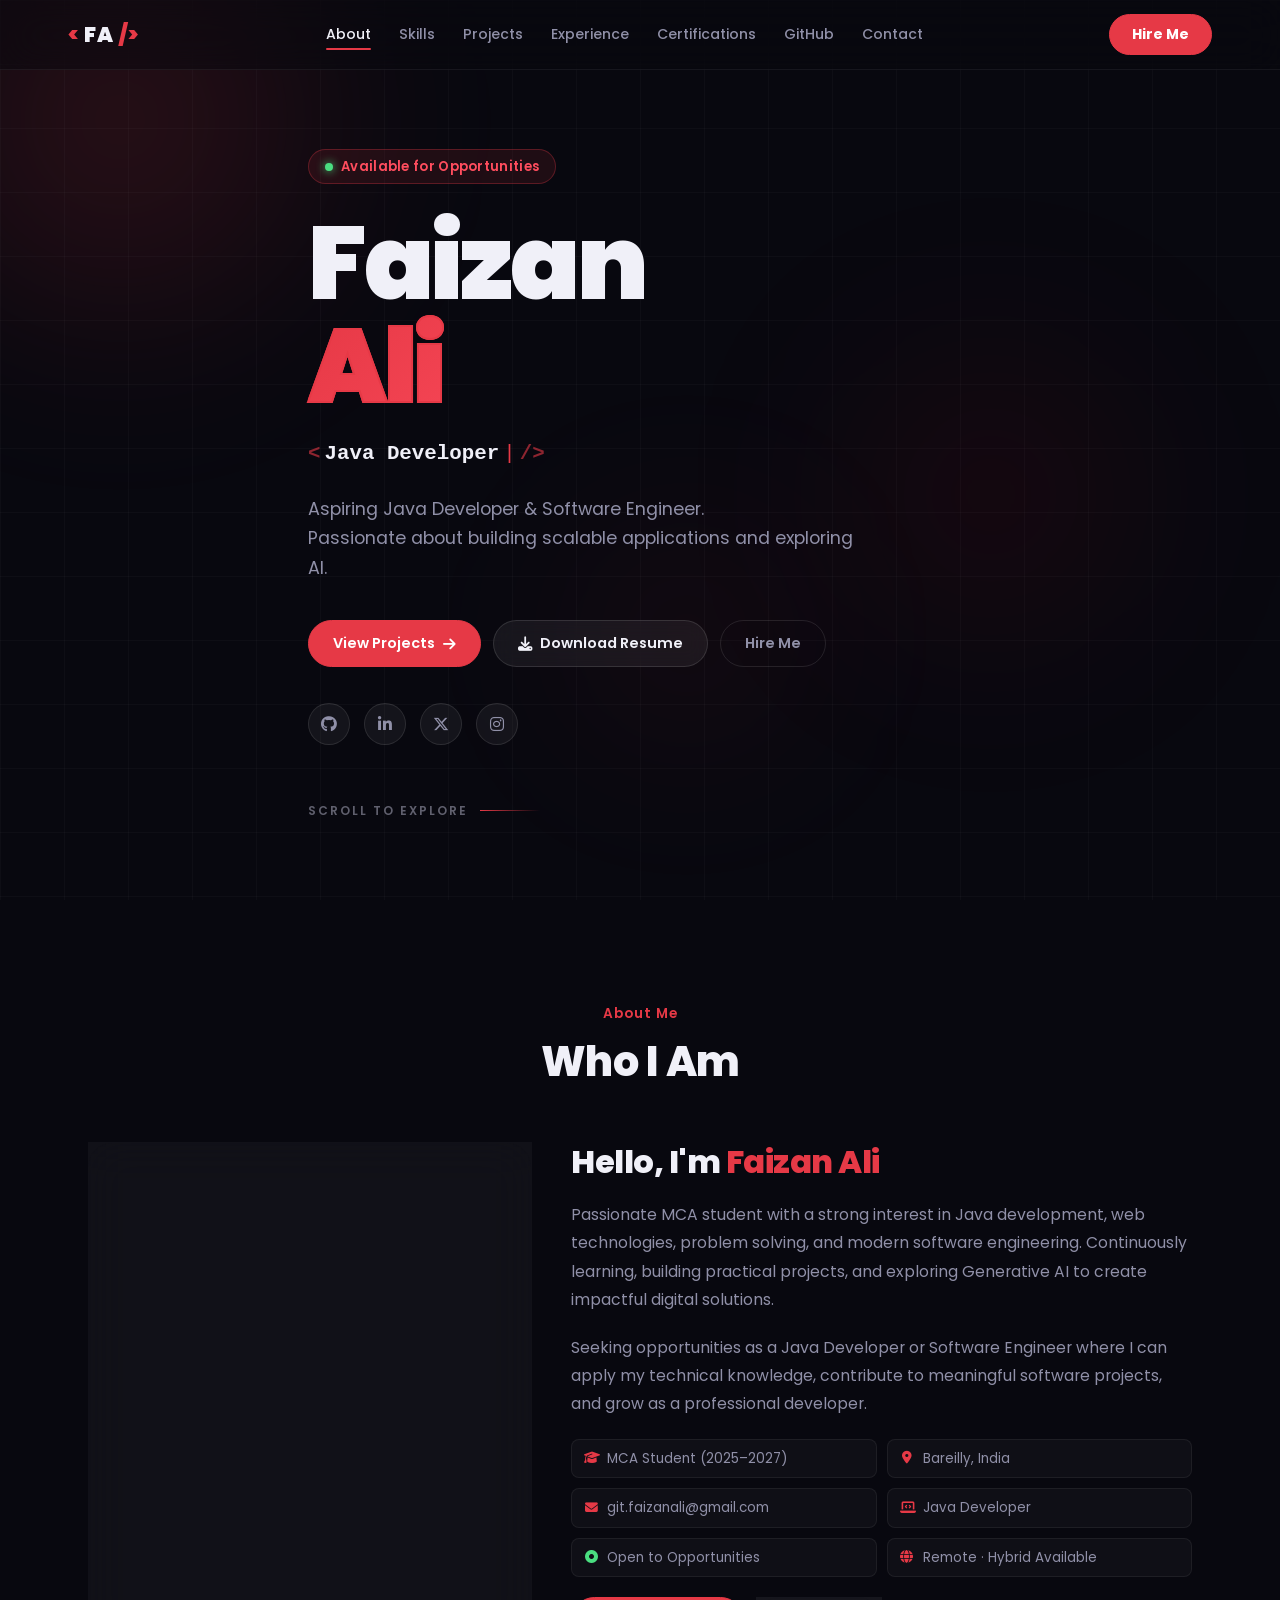
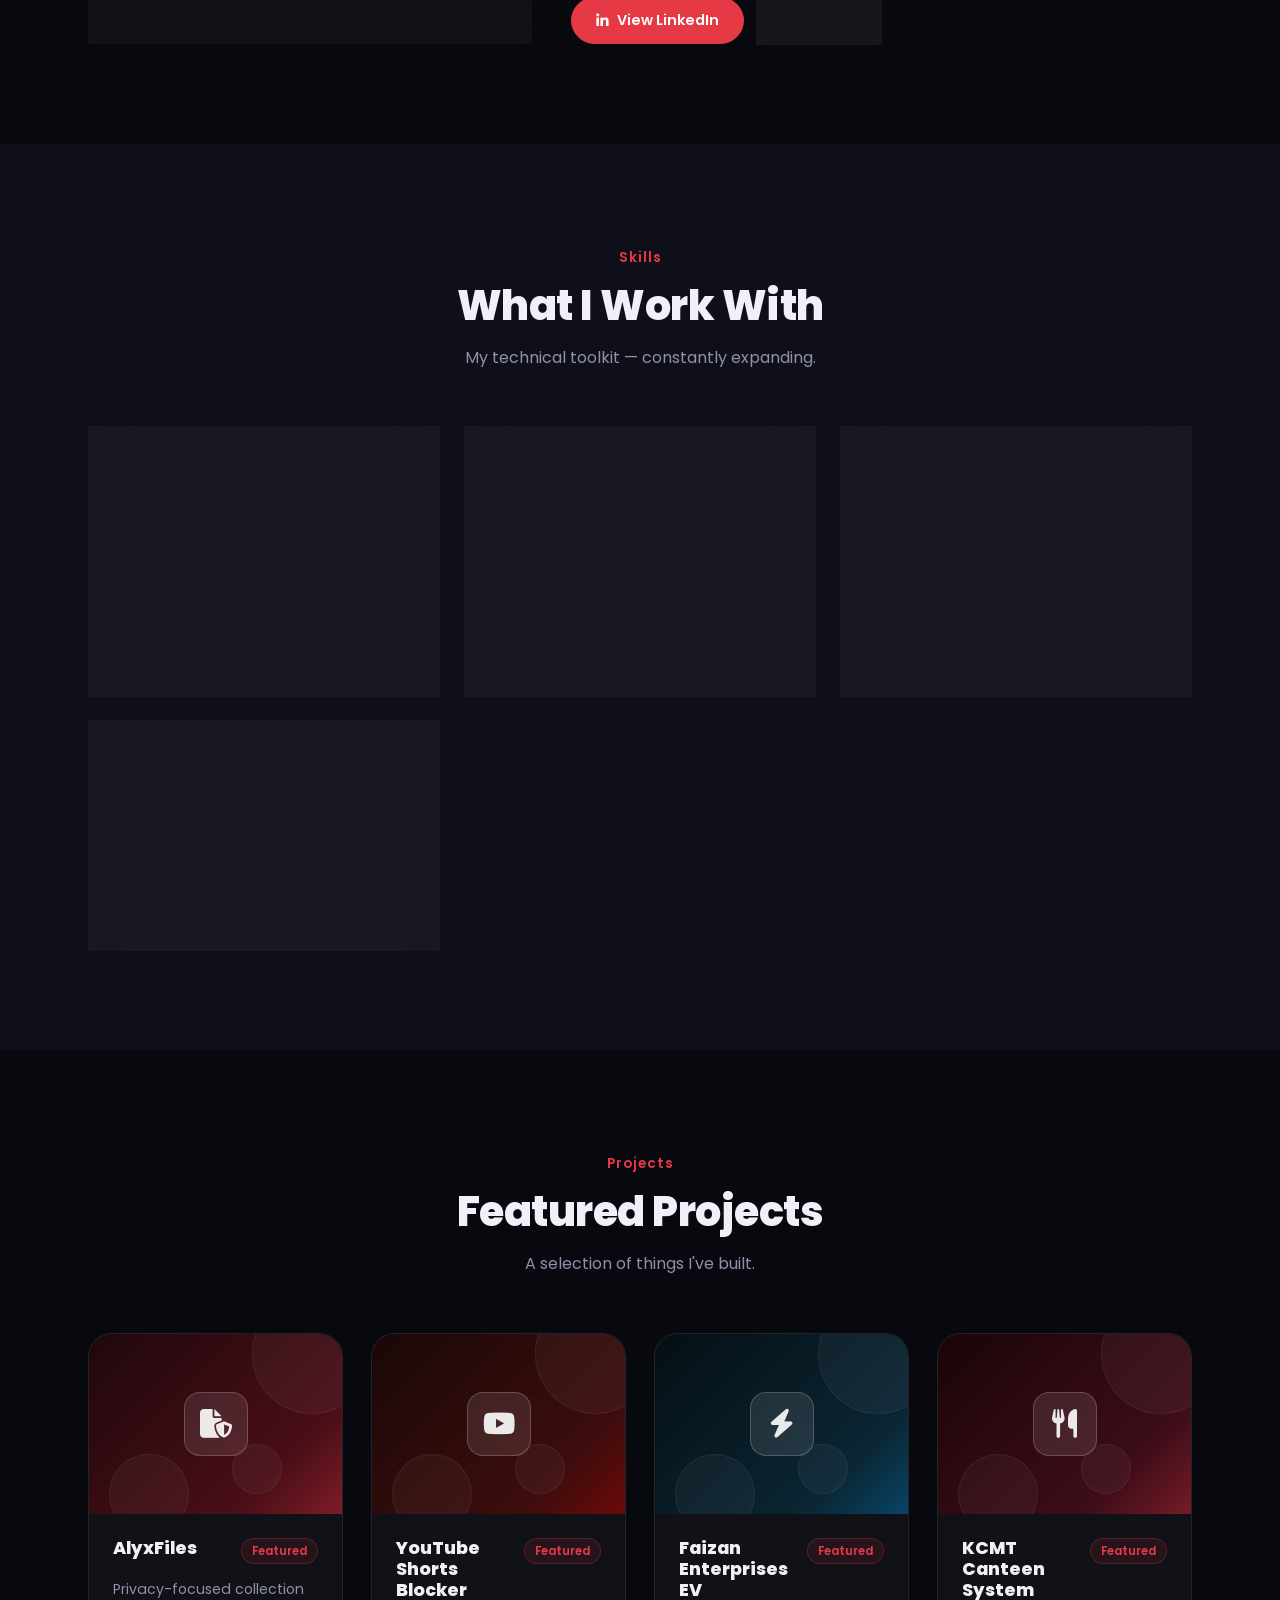
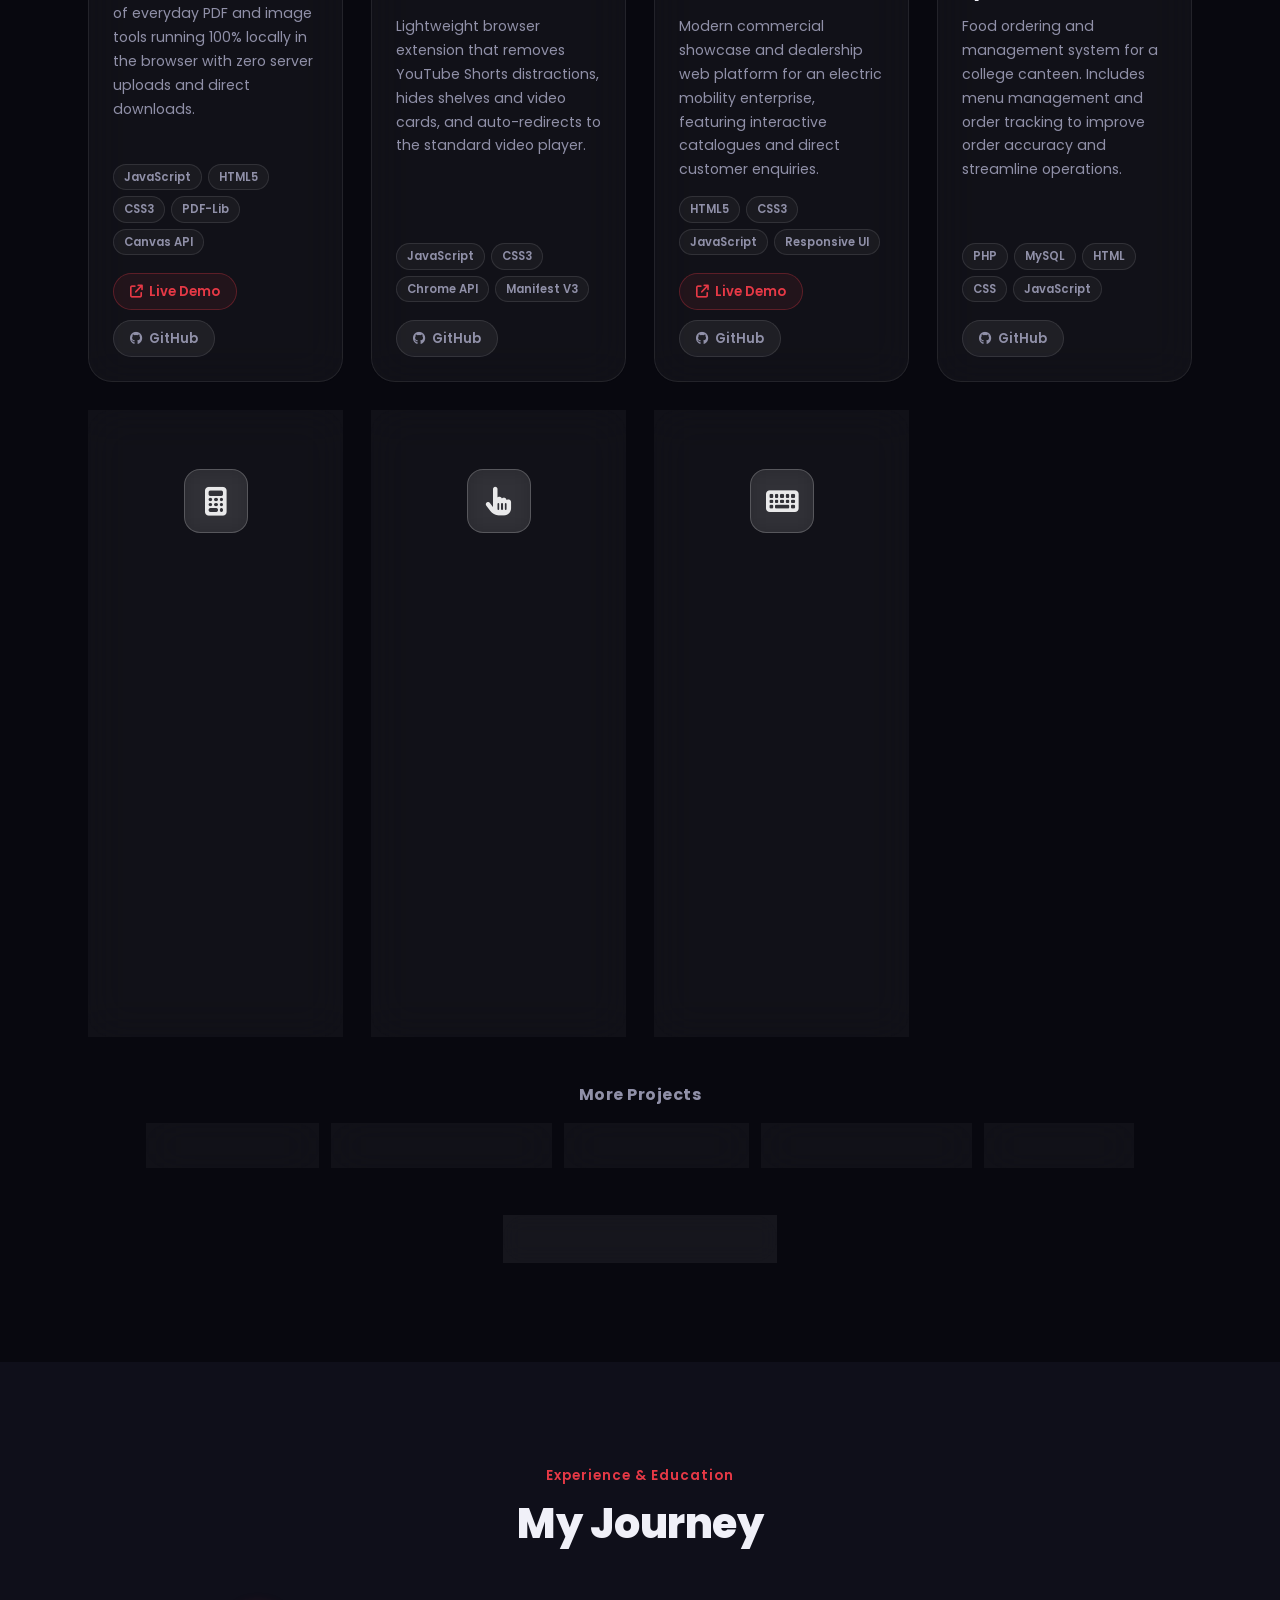
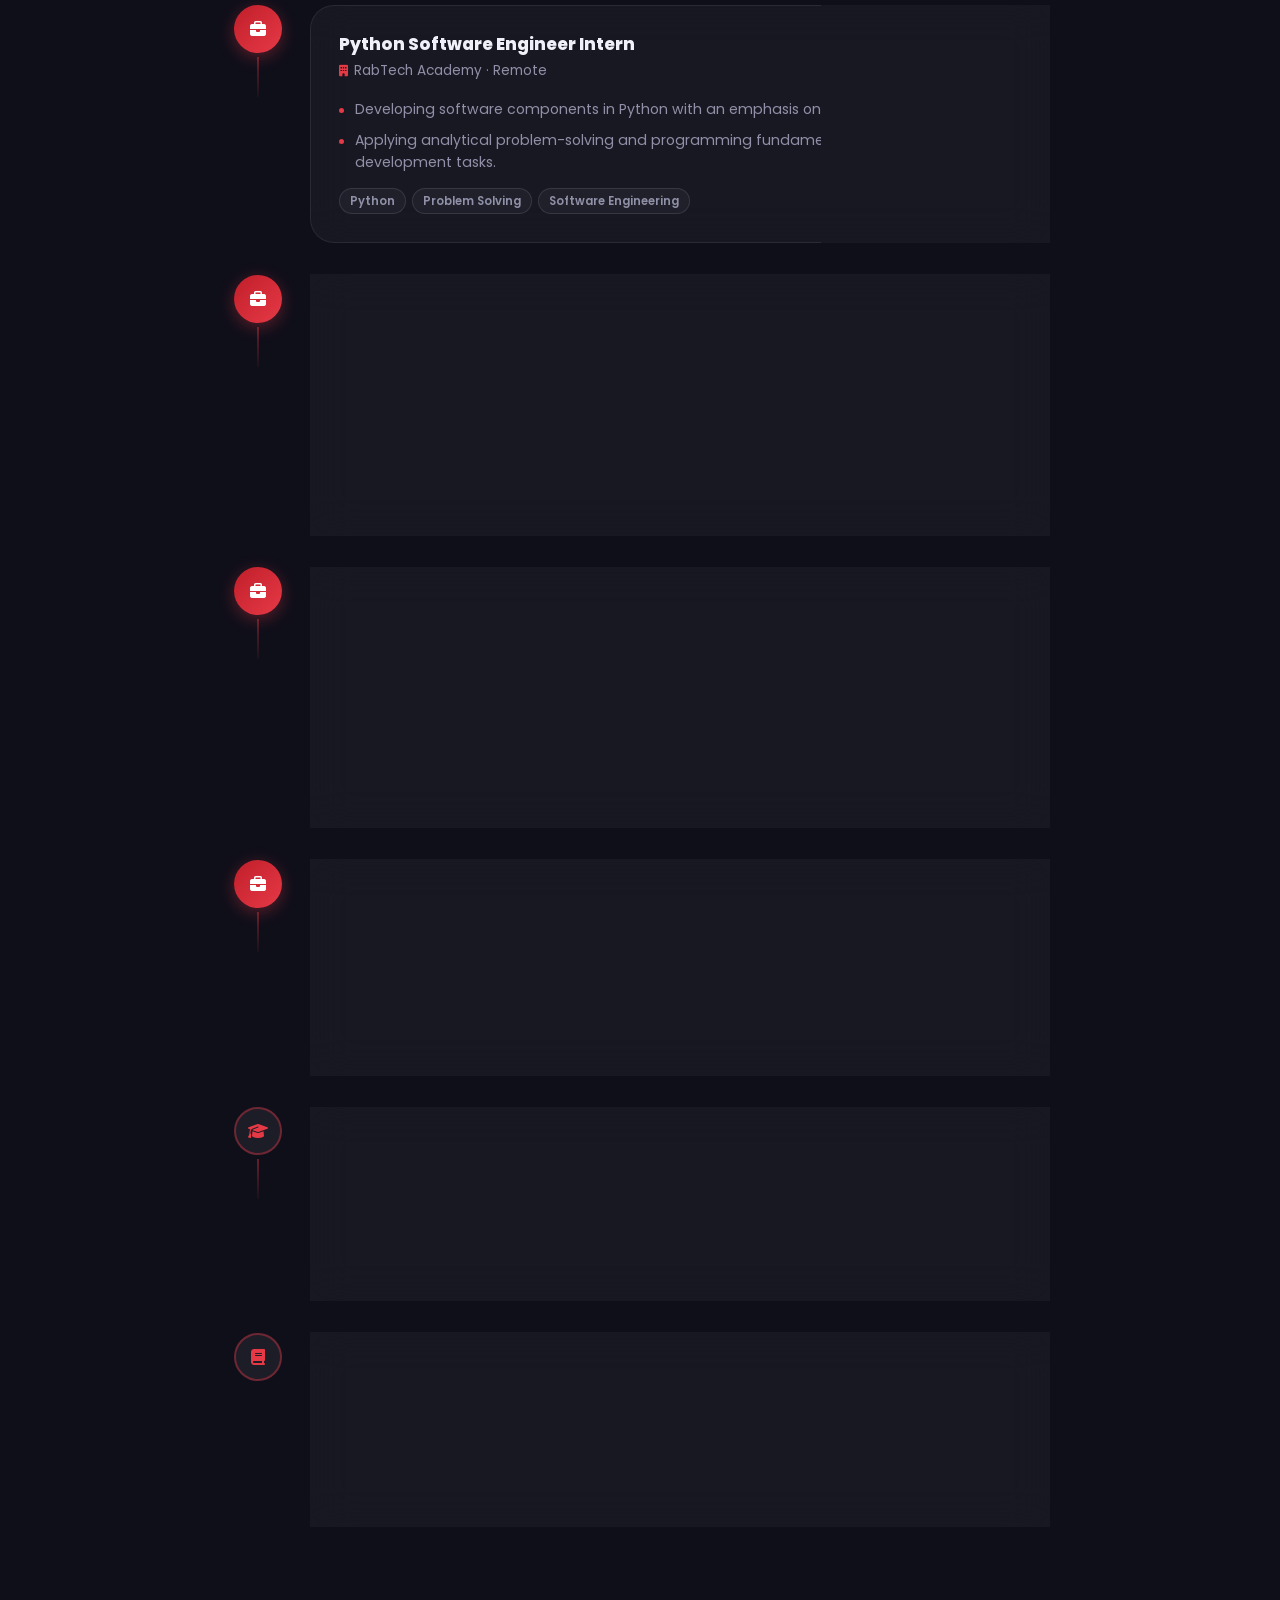
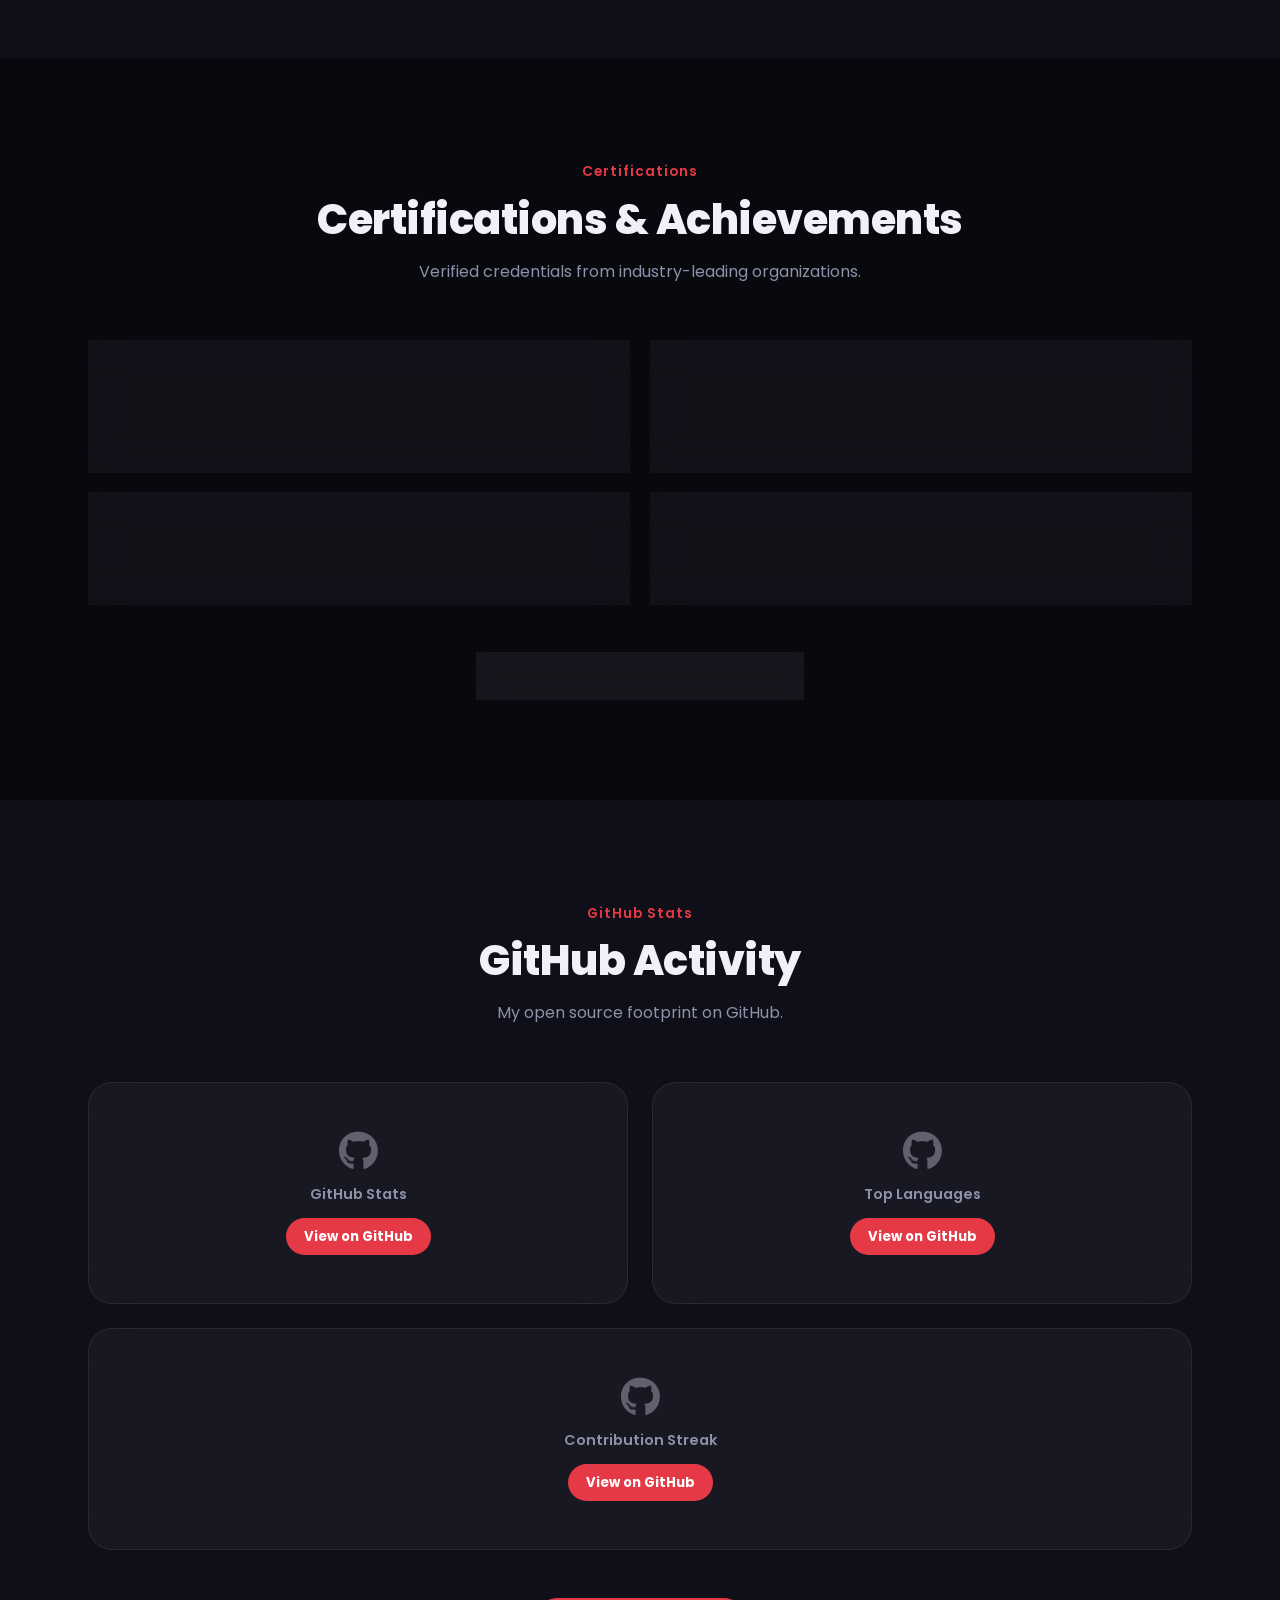
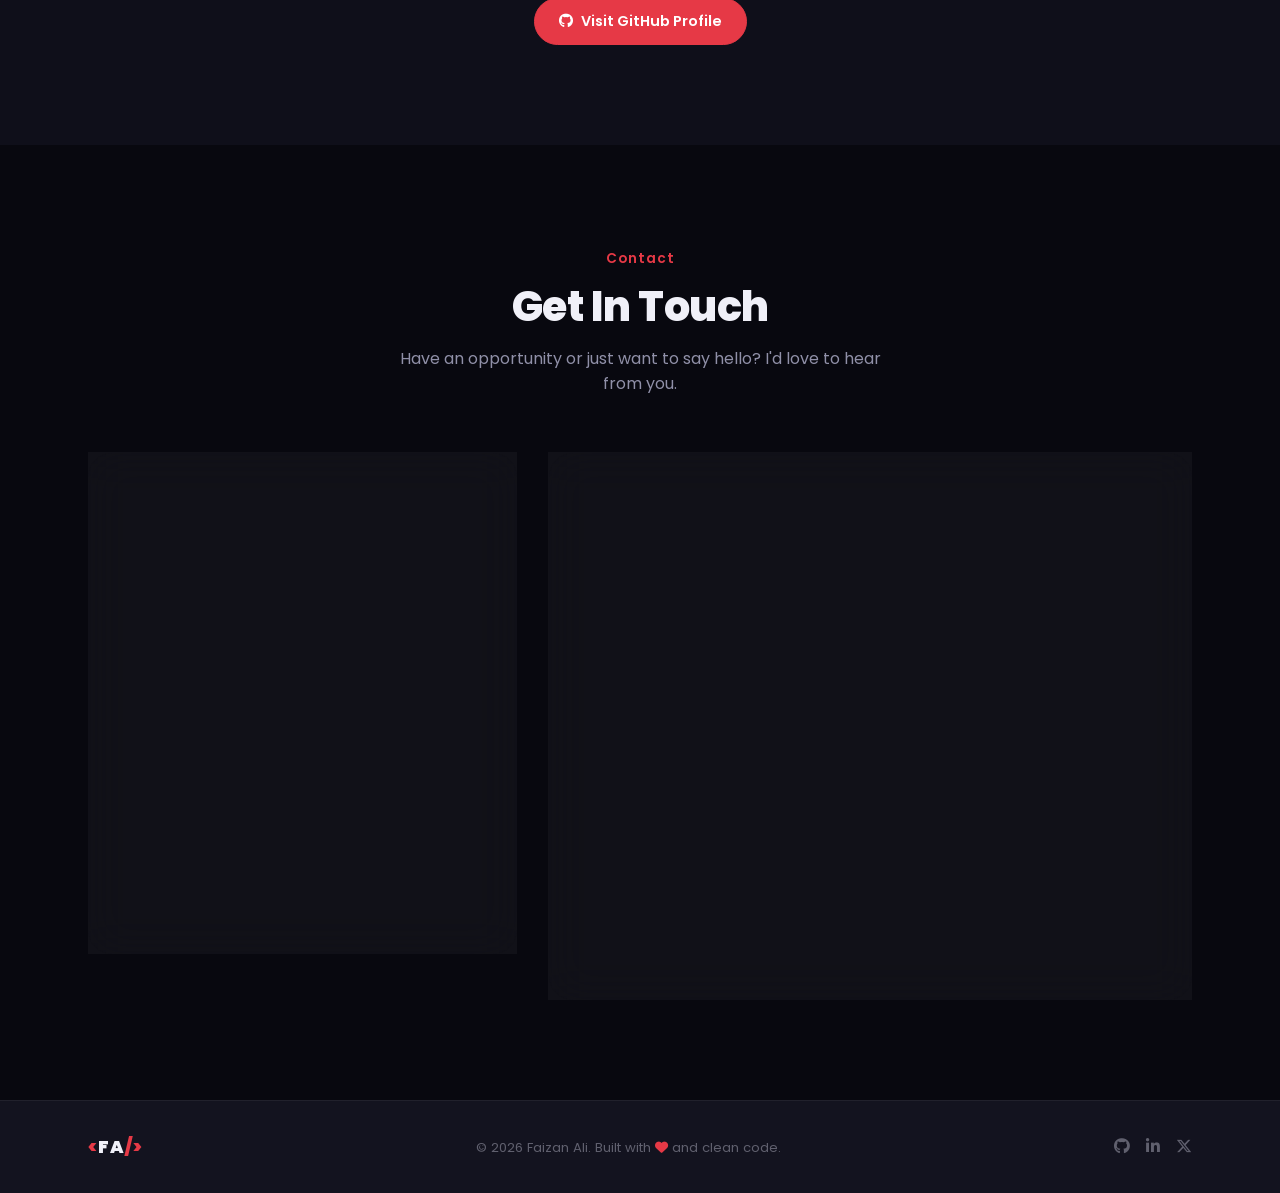
==== commit 24c2e7d4: "Update and Fix" ====
--- a/index.html
+++ b/index.html
@@ -16,8 +16,8 @@
     <meta property="og:description"
         content="MCA Student passionate about Java development, web technologies, and Generative AI. Seeking opportunities as a Java Developer or Software Engineer.">
     <meta property="og:type" content="website">
-    <meta property="og:url" content="https://faizanaly.vercel.app/">
-    <meta property="og:image" content="https://faizanaly.vercel.app/assets/og-preview.png">
+    <meta property="og:url" content="https://dev-faizan.vercel.app/">
+    <meta property="og:image" content="https://dev-faizan.vercel.app/assets/og-preview.png">
     <meta property="og:image:width" content="1200">
     <meta property="og:image:height" content="630">
     <meta property="og:site_name" content="Faizan Ali Portfolio">
@@ -28,9 +28,9 @@
     <meta name="twitter:description" content="MCA Student | Java Developer | Web Developer | GenAI Enthusiast">
     <meta name="twitter:site" content="@faiizanaly">
     <meta name="twitter:creator" content="@faiizanaly">
-    <meta name="twitter:image" content="https://faizanaly.vercel.app/assets/og-preview.png">
+    <meta name="twitter:image" content="https://dev-faizan.vercel.app/assets/og-preview.png">
     <!-- Canonical -->
-    <link rel="canonical" href="https://faizanaly.vercel.app/">
+    <link rel="canonical" href="https://dev-faizan.vercel.app/">
     <!-- Favicon -->
     <link rel="icon" type="image/svg+xml"
         href="data:image/svg+xml,%3Csvg xmlns='http://www.w3.org/2000/svg' viewBox='0 0 100 100'%3E%3Crect width='100' height='100' rx='20' fill='%23e63946'/%3E%3Ctext y='72' x='50' text-anchor='middle' font-size='52' font-family='Arial' font-weight='900' fill='white'%3EFA%3C/text%3E%3C/svg%3E">
@@ -52,7 +52,7 @@
       "@context": "https://schema.org",
       "@type": "Person",
       "name": "Faizan Ali",
-      "url": "https://faizanaly.vercel.app/",
+      "url": "https://dev-faizan.vercel.app/",
       "email": "git.faizanali@gmail.com",
       "jobTitle": "Java Developer | Web Developer | MCA Student",
       "description": "MCA Student passionate about Java development, web technologies, and Generative AI.",
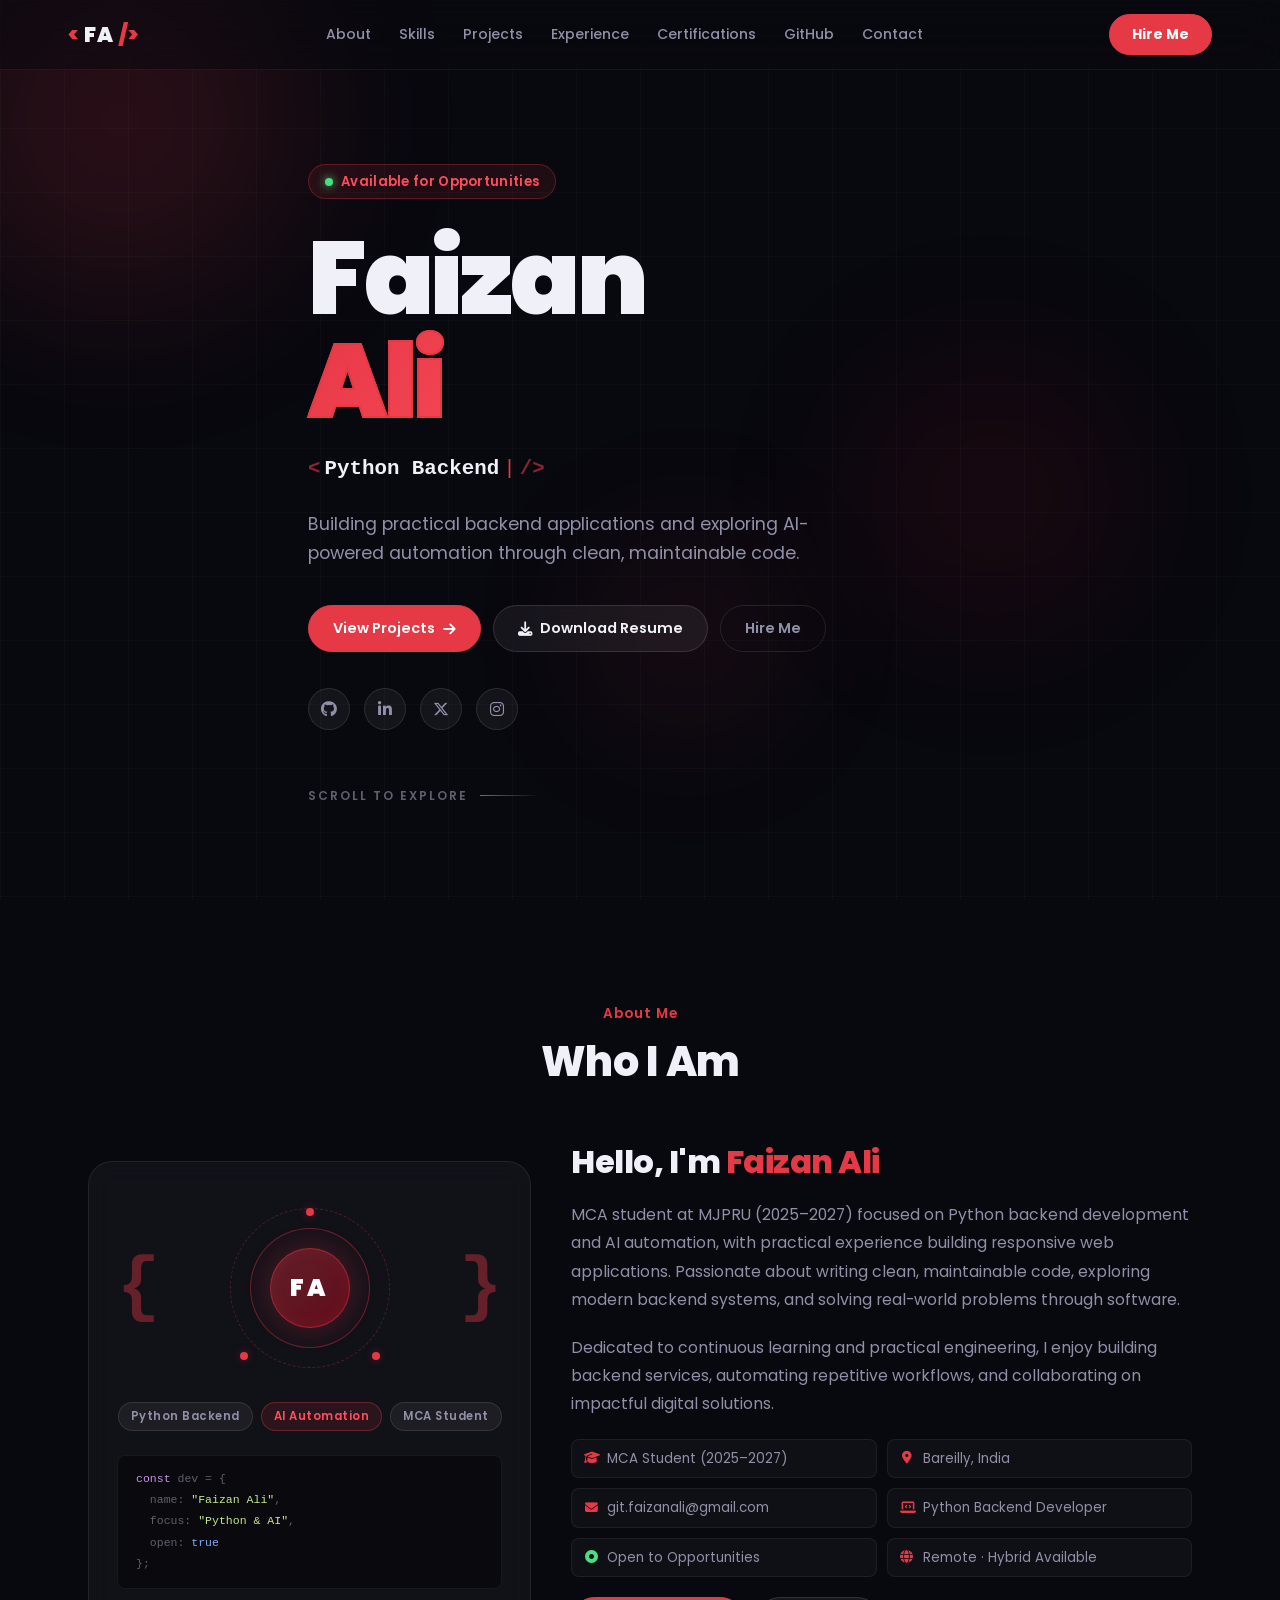
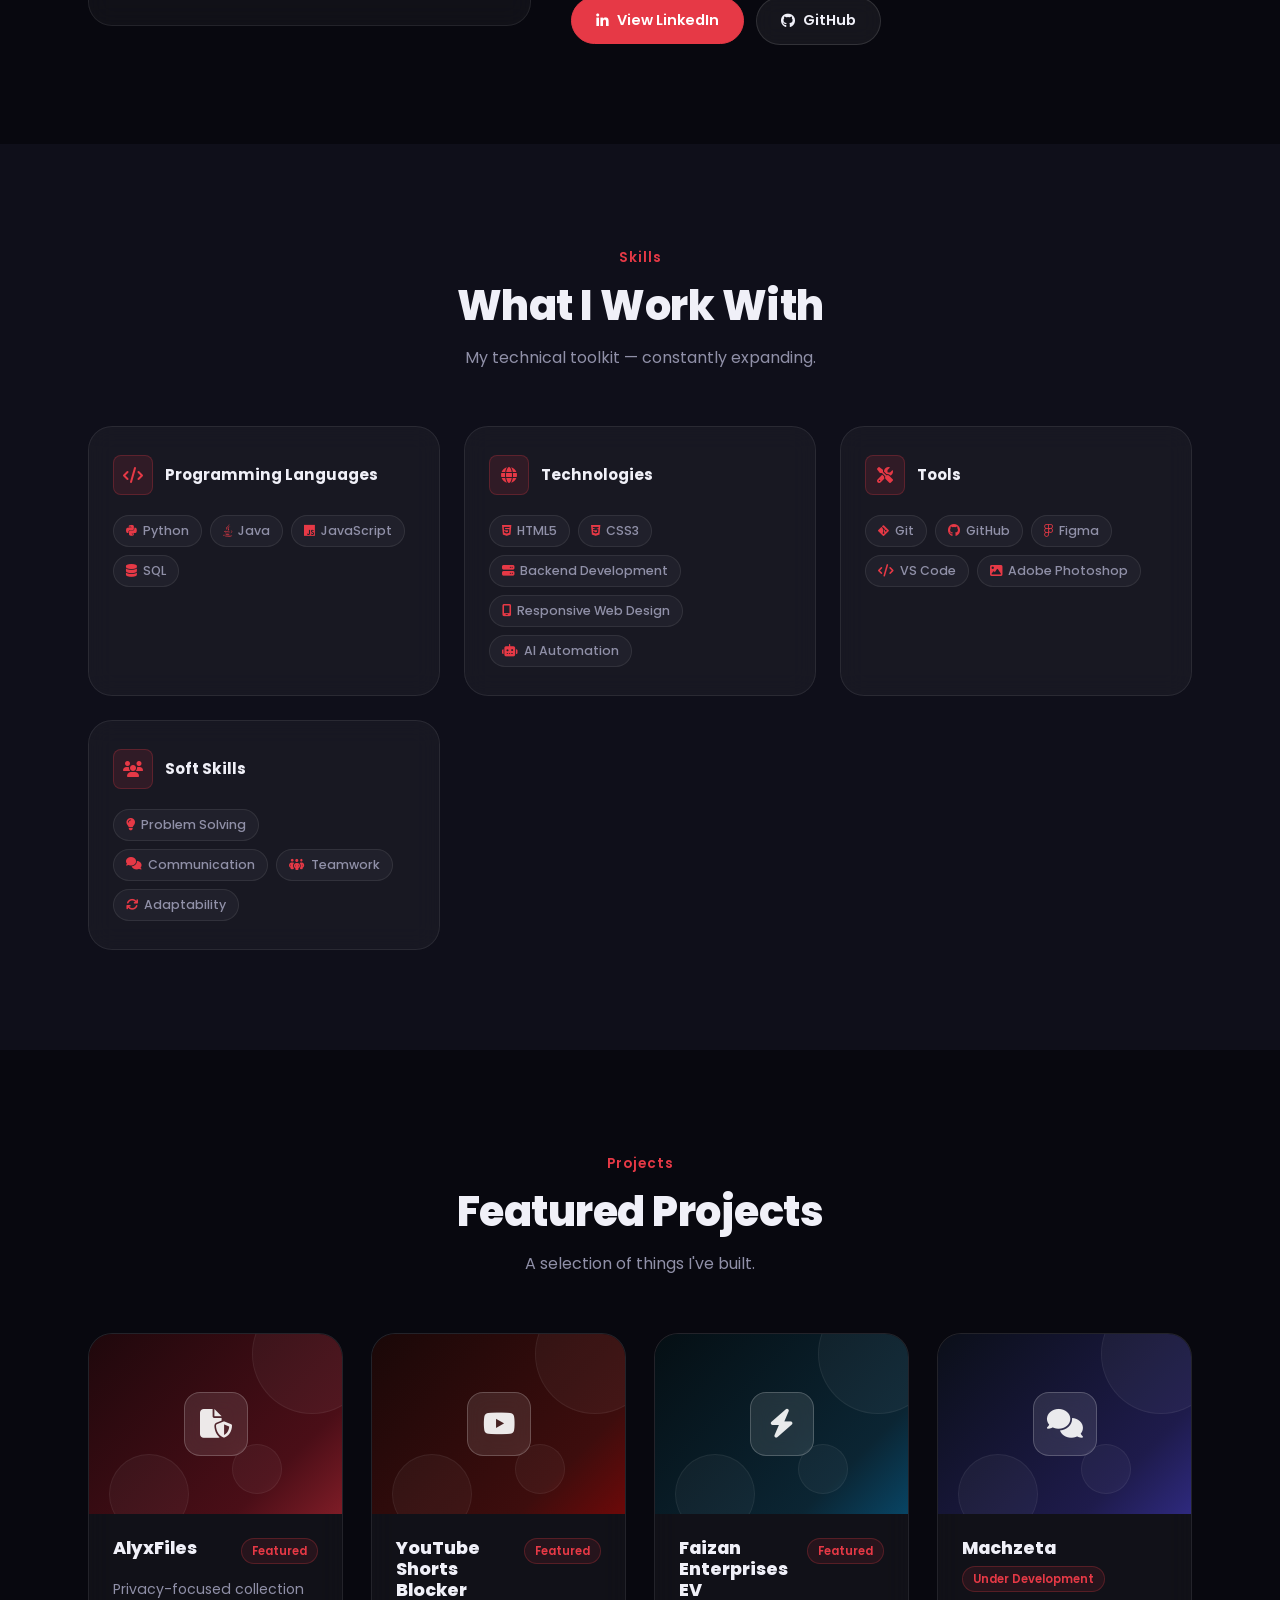
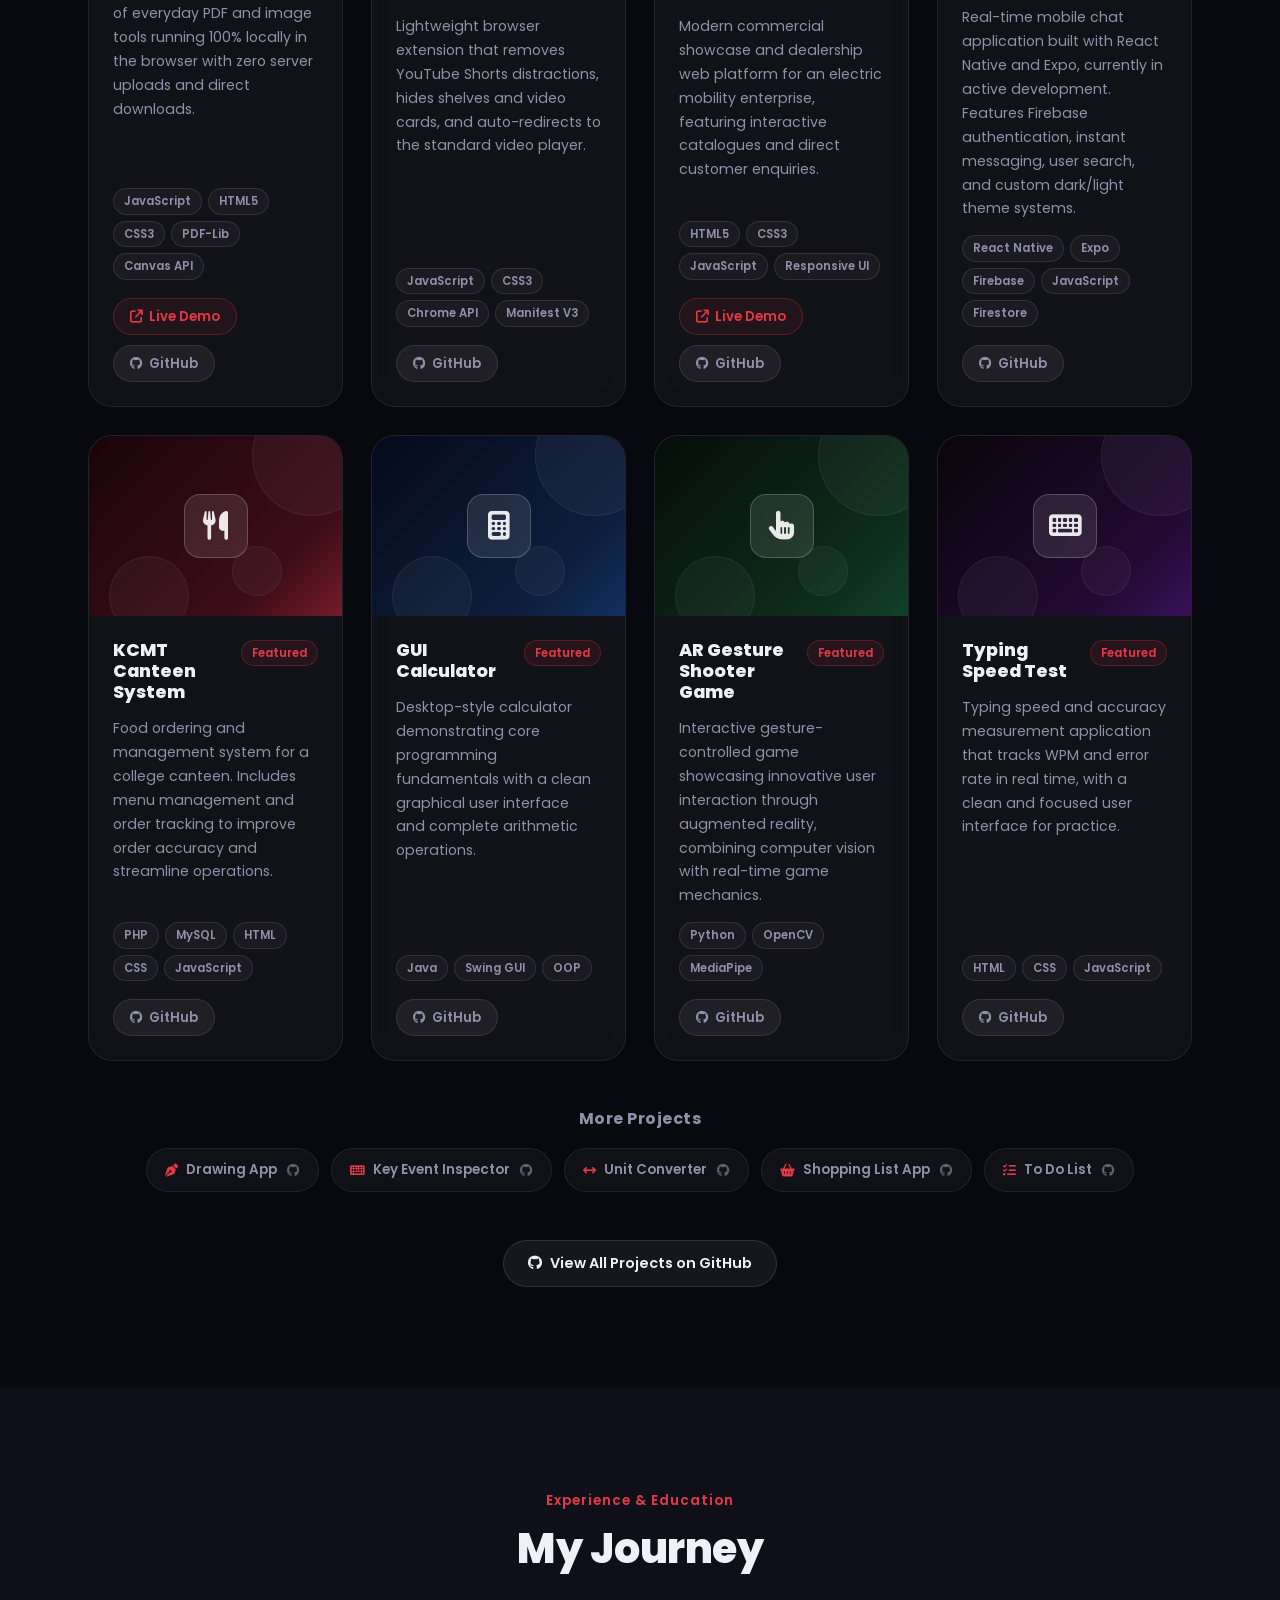
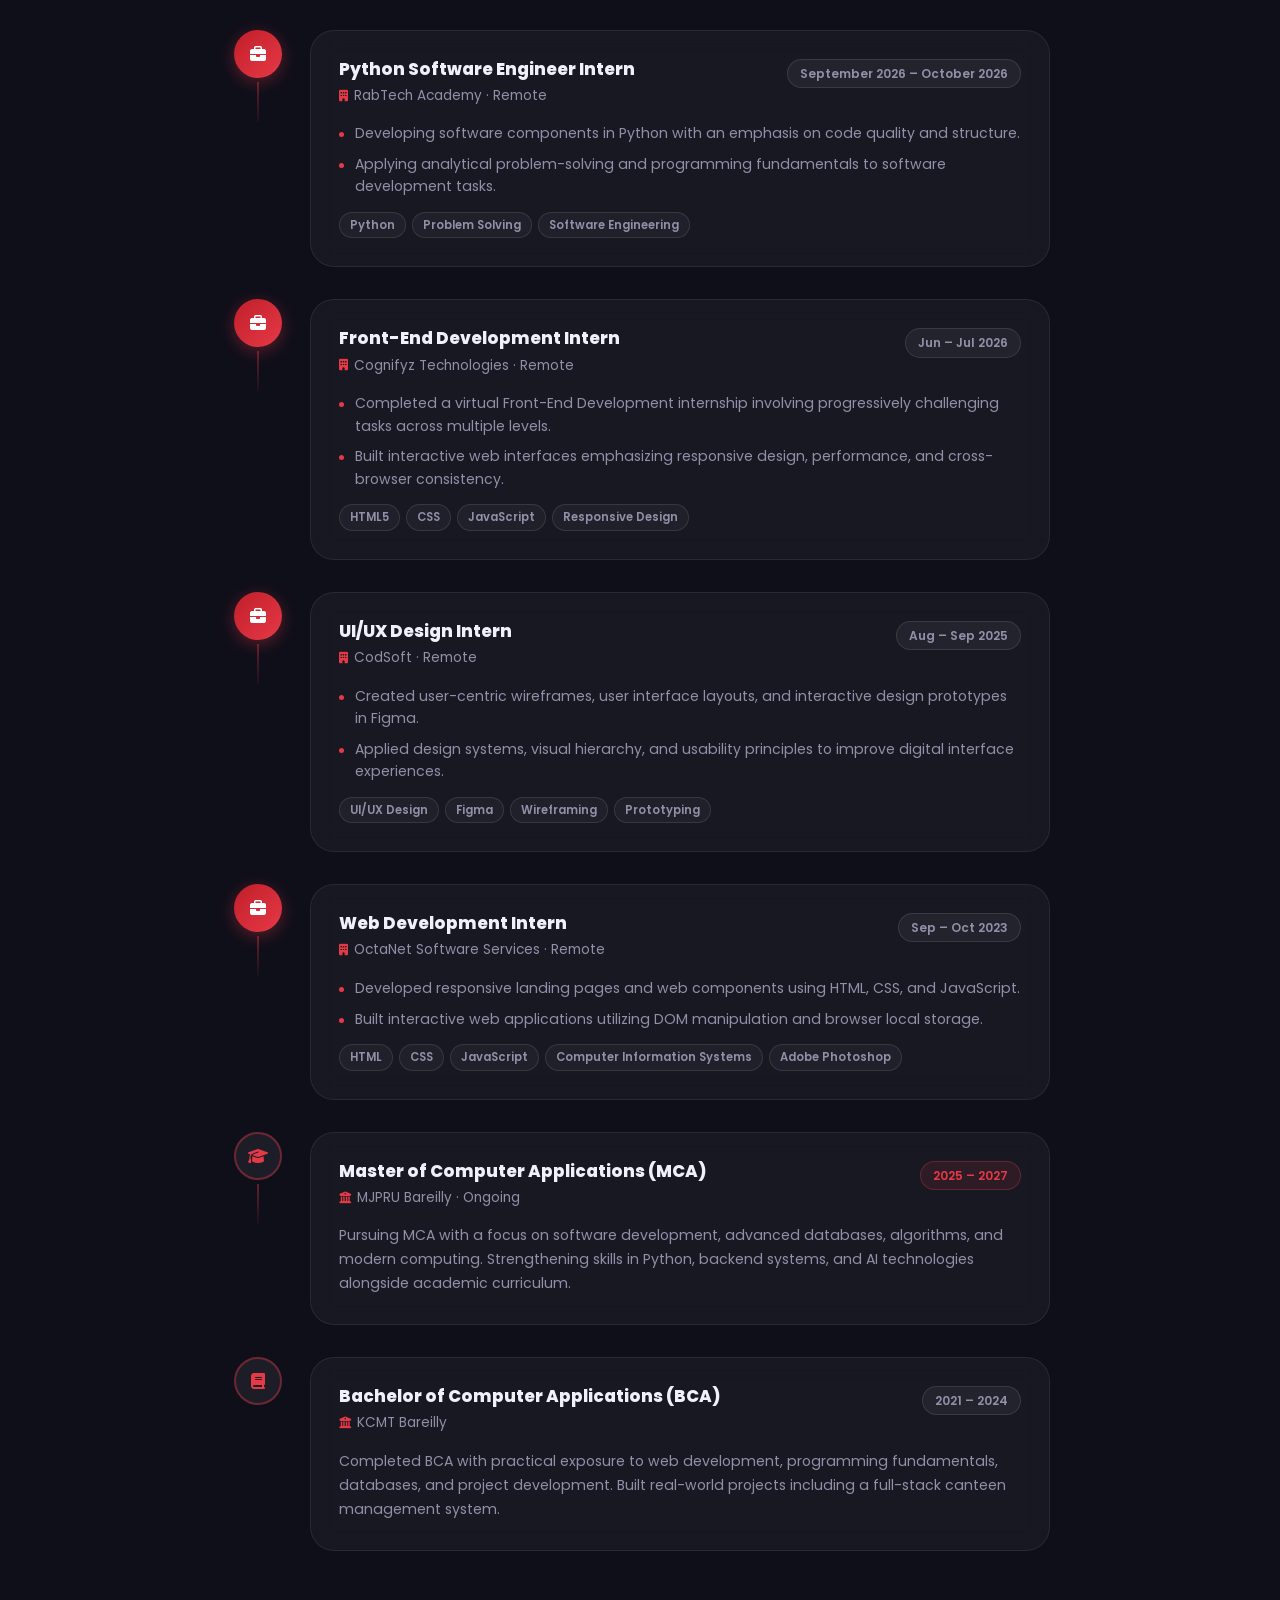
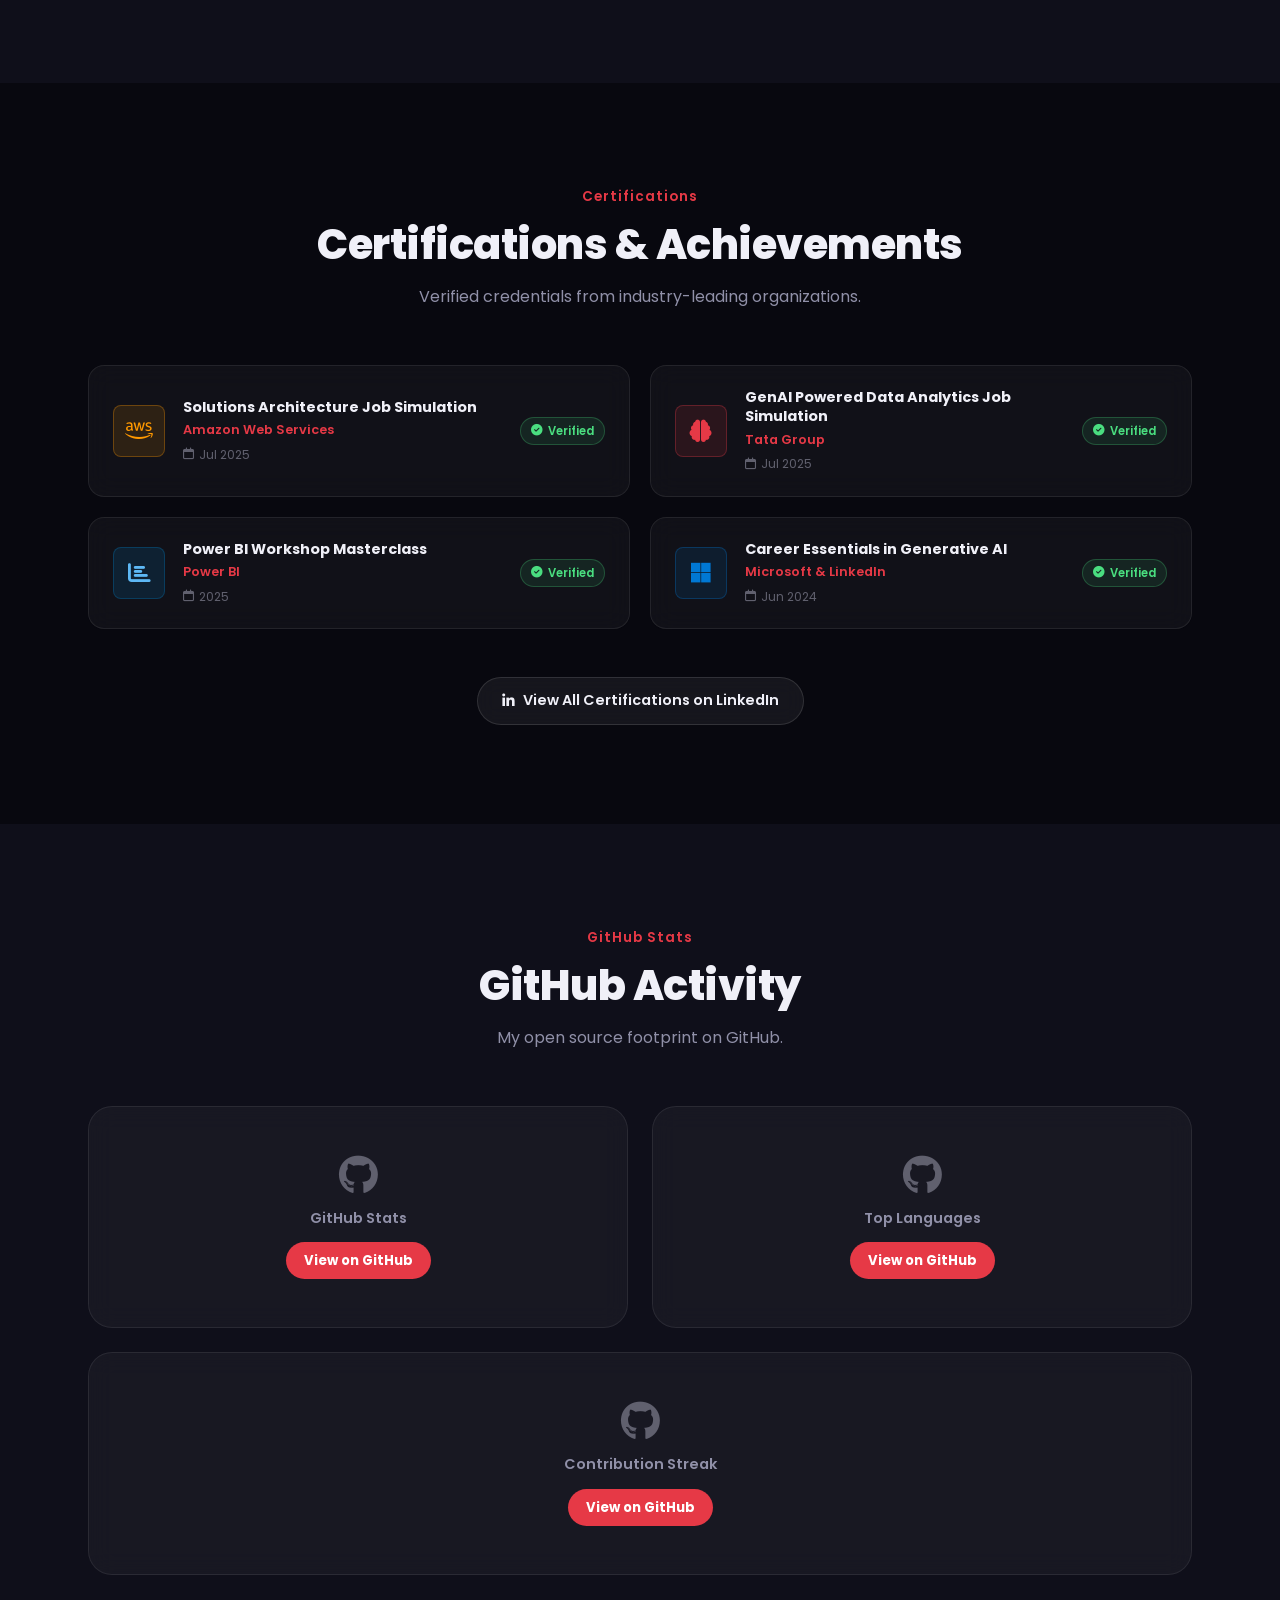
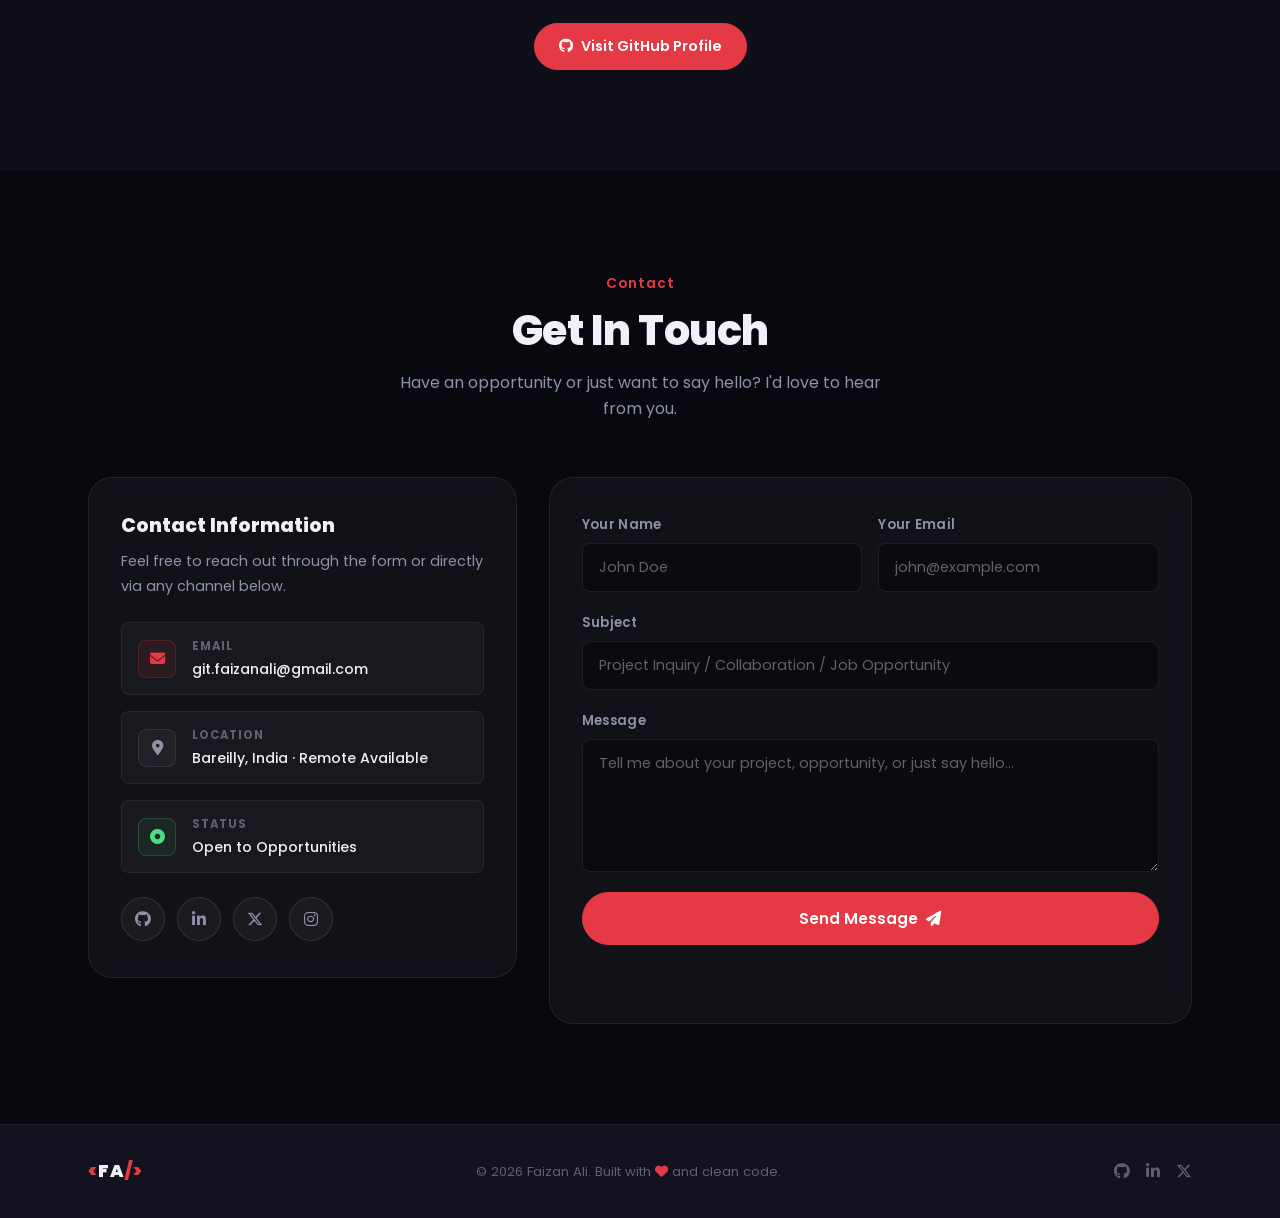
==== commit d4b4d9d9: "`Update portfolio with Python backend profile, projects, and SEO improvements`" ====
--- a/index.html
+++ b/index.html
@@ -4,17 +4,17 @@
 <head>
     <meta charset="UTF-8">
     <meta name="viewport" content="width=device-width, initial-scale=1.0">
-    <title>Faizan Ali | Java Developer | Web Developer | MCA Student</title>
+    <title>Faizan Ali | Python Backend Developer | AI Automation | MCA Student</title>
     <meta name="description"
-        content="Portfolio of Faizan Ali — MCA Student, Aspiring Java Developer, Web Developer and Generative AI Enthusiast. Seeking opportunities as a Java Developer or Software Engineer.">
+        content="Portfolio of Faizan Ali — MCA Student, Python Backend Developer, AI Automation Enthusiast, and Web Developer. Focused on building scalable backend solutions and intelligent automated workflows.">
     <meta name="keywords"
-        content="Faizan Ali, Java Developer, Web Developer, MCA Student, Software Engineer, HTML, CSS, JavaScript, SQL, GenAI, Portfolio">
+        content="Faizan Ali, Python Backend Developer, AI Automation, Web Developer, MCA Student, Software Engineer, Python, Java, HTML, CSS, JavaScript, SQL, GenAI, Portfolio">
     <meta name="author" content="Faizan Ali">
     <meta name="robots" content="index, follow">
     <!-- Open Graph -->
-    <meta property="og:title" content="Faizan Ali | Java Developer & Web Developer">
+    <meta property="og:title" content="Faizan Ali | Python Backend Developer &amp; AI Automation Enthusiast">
     <meta property="og:description"
-        content="MCA Student passionate about Java development, web technologies, and Generative AI. Seeking opportunities as a Java Developer or Software Engineer.">
+        content="MCA Student passionate about Python backend development, AI automation, and web technologies. Focused on building scalable systems and intelligent workflows.">
     <meta property="og:type" content="website">
     <meta property="og:url" content="https://dev-faizan.vercel.app/">
     <meta property="og:image" content="https://dev-faizan.vercel.app/assets/og-preview.png">
@@ -24,8 +24,8 @@
     <meta property="og:locale" content="en_US">
     <!-- Twitter Card -->
     <meta name="twitter:card" content="summary_large_image">
-    <meta name="twitter:title" content="Faizan Ali | Java Developer & Web Developer">
-    <meta name="twitter:description" content="MCA Student | Java Developer | Web Developer | GenAI Enthusiast">
+    <meta name="twitter:title" content="Faizan Ali | Python Backend Developer &amp; AI Automation Enthusiast">
+    <meta name="twitter:description" content="MCA Student | Python Backend Developer | AI Automation Enthusiast | Web Developer">
     <meta name="twitter:site" content="@faiizanaly">
     <meta name="twitter:creator" content="@faiizanaly">
     <meta name="twitter:image" content="https://dev-faizan.vercel.app/assets/og-preview.png">
@@ -54,8 +54,8 @@
       "name": "Faizan Ali",
       "url": "https://dev-faizan.vercel.app/",
       "email": "git.faizanali@gmail.com",
-      "jobTitle": "Java Developer | Web Developer | MCA Student",
-      "description": "MCA Student passionate about Java development, web technologies, and Generative AI.",
+      "jobTitle": "Python Backend Developer | AI Automation Enthusiast | MCA Student",
+      "description": "MCA Student passionate about Python backend development, AI automation, and web technologies.",
       "sameAs": [
         "https://github.com/FaiizanAly",
         "https://linkedin.com/in/faiizanaly",
@@ -125,8 +125,7 @@
             </div>
 
             <p class="hero-tagline reveal">
-                Aspiring Java Developer & Software Engineer. <br class="br-desktop">
-                Passionate about building scalable applications and exploring AI.
+                Building practical backend applications and exploring AI-powered automation through clean, maintainable code.
             </p>
 
             <div class="hero-actions reveal">
@@ -134,7 +133,7 @@
                     <span>View Projects</span>
                     <i class="fa-solid fa-arrow-right"></i>
                 </a>
-                <a href="resume/resume.pdf" download="Faizan_Ali_Resume.pdf" class="btn btn-secondary">
+                <a href="resume/resume.pdf" download="Faizan_Ali_Resume.pdf" class="btn btn-secondary" id="resume-download-btn">
                     <i class="fa-solid fa-download"></i>
                     <span>Download Resume</span>
                 </a>
@@ -199,16 +198,16 @@
                             <span class="art-bracket art-bracket-right">}</span>
                         </div>
                         <div class="about-art-tags">
-                            <span class="art-tag">Java Developer</span>
-                            <span class="art-tag active-tag">GenAI Enthusiast</span>
+                            <span class="art-tag">Python Backend</span>
+                            <span class="art-tag active-tag">AI Automation</span>
                             <span class="art-tag">MCA Student</span>
                         </div>
                         <div class="about-art-code">
                             <span class="code-line"><span class="code-keyword">const</span> dev = {</span>
                             <span class="code-line">&nbsp;&nbsp;name: <span class="code-string">"Faizan
                                     Ali"</span>,</span>
-                            <span class="code-line">&nbsp;&nbsp;focus: <span class="code-string">"Java &amp;
-                                    Web"</span>,</span>
+                            <span class="code-line">&nbsp;&nbsp;focus: <span class="code-string">"Python &amp;
+                                    AI"</span>,</span>
                             <span class="code-line">&nbsp;&nbsp;open: <span class="code-bool">true</span></span>
                             <span class="code-line">};</span>
                         </div>
@@ -220,14 +219,10 @@
                             Hello, I'm <span class="text-red">Faizan Ali</span>
                         </h3>
                         <p class="about-bio">
-                            Passionate MCA student with a strong interest in Java development, web technologies, problem
-                            solving, and modern software engineering. Continuously learning, building practical
-                            projects, and exploring Generative AI to create impactful digital solutions.
+                            MCA student at MJPRU (2025–2027) focused on Python backend development and AI automation, with practical experience building responsive web applications. Passionate about writing clean, maintainable code, exploring modern backend systems, and solving real-world problems through software.
                         </p>
                         <p class="about-bio">
-                            Seeking opportunities as a Java Developer or Software Engineer where I can apply my
-                            technical knowledge, contribute to meaningful software projects, and grow as a professional
-                            developer.
+                            Dedicated to continuous learning and practical engineering, I enjoy building backend services, automating repetitive workflows, and collaborating on impactful digital solutions.
                         </p>
                         <div class="about-info-grid">
                             <div class="info-chip">
@@ -244,7 +239,7 @@
                             </div>
                             <div class="info-chip">
                                 <i class="fa-solid fa-laptop-code"></i>
-                                <span>Java Developer</span>
+                                <span>Python Backend Developer</span>
                             </div>
                             <div class="info-chip">
                                 <i class="fa-solid fa-circle-dot pulse-dot"></i>
@@ -292,22 +287,16 @@
                         </div>
                         <div class="skill-pills">
                             <div class="skill-pill">
+                                <i class="fa-brands fa-python"></i><span>Python</span>
+                            </div>
+                            <div class="skill-pill">
                                 <i class="fa-brands fa-java"></i><span>Java</span>
                             </div>
                             <div class="skill-pill">
-                                <i class="fa-brands fa-python"></i><span>Python</span>
+                                <i class="fa-brands fa-js"></i><span>JavaScript</span>
                             </div>
                             <div class="skill-pill">
                                 <i class="fa-solid fa-database"></i><span>SQL</span>
-                            </div>
-                            <div class="skill-pill">
-                                <i class="fa-brands fa-js"></i><span>JavaScript</span>
-                            </div>
-                            <div class="skill-pill">
-                                <i class="fa-brands fa-html5"></i><span>HTML5</span>
-                            </div>
-                            <div class="skill-pill">
-                                <i class="fa-brands fa-css3-alt"></i><span>CSS3</span>
                             </div>
                         </div>
                     </div>
@@ -322,16 +311,19 @@
                         </div>
                         <div class="skill-pills">
                             <div class="skill-pill">
-                                <i class="fa-solid fa-layer-group"></i><span>Frontend Development</span>
+                                <i class="fa-brands fa-html5"></i><span>HTML5</span>
+                            </div>
+                            <div class="skill-pill">
+                                <i class="fa-brands fa-css3-alt"></i><span>CSS3</span>
+                            </div>
+                            <div class="skill-pill">
+                                <i class="fa-solid fa-server"></i><span>Backend Development</span>
                             </div>
                             <div class="skill-pill">
                                 <i class="fa-solid fa-mobile-screen"></i><span>Responsive Web Design</span>
                             </div>
                             <div class="skill-pill">
-                                <i class="fa-solid fa-pen-ruler"></i><span>UI/UX Design</span>
-                            </div>
-                            <div class="skill-pill">
-                                <i class="fa-solid fa-wand-magic-sparkles"></i><span>Generative AI</span>
+                                <i class="fa-solid fa-robot"></i><span>AI Automation</span>
                             </div>
                         </div>
                     </div>
@@ -358,13 +350,7 @@
                                 <i class="fa-solid fa-code"></i><span>VS Code</span>
                             </div>
                             <div class="skill-pill">
-                                <i class="fa-solid fa-mug-hot"></i><span>IntelliJ IDEA</span>
-                            </div>
-                            <div class="skill-pill">
                                 <i class="fa-solid fa-image"></i><span>Adobe Photoshop</span>
-                            </div>
-                            <div class="skill-pill">
-                                <i class="fa-solid fa-table"></i><span>Microsoft Excel</span>
                             </div>
                         </div>
                     </div>
@@ -382,13 +368,13 @@
                                 <i class="fa-solid fa-lightbulb"></i><span>Problem Solving</span>
                             </div>
                             <div class="skill-pill">
-                                <i class="fa-solid fa-people-group"></i><span>Team Collaboration</span>
+                                <i class="fa-solid fa-comments"></i><span>Communication</span>
+                            </div>
+                            <div class="skill-pill">
+                                <i class="fa-solid fa-people-group"></i><span>Teamwork</span>
                             </div>
                             <div class="skill-pill">
                                 <i class="fa-solid fa-arrows-rotate"></i><span>Adaptability</span>
-                            </div>
-                            <div class="skill-pill">
-                                <i class="fa-solid fa-comments"></i><span>Communication</span>
                             </div>
                         </div>
                     </div>
@@ -532,7 +518,46 @@
                         </div>
                     </article>
 
-                    <!-- Project 4: KCMT Canteen -->
+                    <!-- Project 4: Machzeta -->
+                    <article class="project-card glass-card reveal">
+                        <div class="project-art project-art-ecom">
+                            <div class="project-art-bg"
+                                style="background: linear-gradient(135deg, #0b0f19, #1e1b4b, #4f46e5 150%);"></div>
+                            <div class="project-art-icon-wrap">
+                                <i class="fa-solid fa-comments"></i>
+                            </div>
+                            <div class="project-art-shapes" aria-hidden="true">
+                                <span class="art-shape art-shape-1"></span>
+                                <span class="art-shape art-shape-2"></span>
+                                <span class="art-shape art-shape-3"></span>
+                            </div>
+                        </div>
+                        <div class="project-content">
+                            <div class="project-header project-header-stacked">
+                                <h3 class="project-title">Machzeta</h3>
+                                <span class="project-date-badge">Under Development</span>
+                            </div>
+                            <p class="project-desc">
+                                Real-time mobile chat application built with React Native and Expo, currently in active development. Features Firebase authentication, instant messaging, user search, and custom dark/light theme systems.
+                            </p>
+                            <div class="project-tech">
+                                <span class="tech-pill">React Native</span>
+                                <span class="tech-pill">Expo</span>
+                                <span class="tech-pill">Firebase</span>
+                                <span class="tech-pill">JavaScript</span>
+                                <span class="tech-pill">Firestore</span>
+                            </div>
+                            <div class="project-actions">
+                                <a href="https://github.com/FaiizanAly/machzeta" target="_blank"
+                                    rel="noopener noreferrer" class="project-btn">
+                                    <i class="fa-brands fa-github"></i>
+                                    <span>GitHub</span>
+                                </a>
+                            </div>
+                        </div>
+                    </article>
+
+                    <!-- Project 5: KCMT Canteen -->
                     <article class="project-card glass-card reveal">
                         <div class="project-art project-art-canteen">
                             <div class="project-art-bg"></div>
@@ -571,7 +596,7 @@
                         </div>
                     </article>
 
-                    <!-- Project 5: GUI Calculator -->
+                    <!-- Project 6: GUI Calculator -->
                     <article class="project-card glass-card reveal">
                         <div class="project-art project-art-ecom">
                             <div class="project-art-bg"></div>
@@ -608,7 +633,7 @@
                         </div>
                     </article>
 
-                    <!-- Project 6: AR Gesture Shooter -->
+                    <!-- Project 7: AR Gesture Shooter -->
                     <article class="project-card glass-card reveal">
                         <div class="project-art project-art-todo">
                             <div class="project-art-bg"></div>
@@ -645,7 +670,7 @@
                         </div>
                     </article>
 
-                    <!-- Project 7: Typing Speed Test -->
+                    <!-- Project 8: Typing Speed Test -->
                     <article class="project-card glass-card reveal">
                         <div class="project-art project-art-canteen">
                             <div class="project-art-bg"
@@ -758,7 +783,7 @@
                                         RabTech Academy · Remote
                                     </span>
                                 </div>
-                                <span class="timeline-date-badge ongoing-badge">Sep 2026 – Present</span>
+                                <span class="timeline-date-badge">September 2026 – October 2026</span>
                             </div>
                             <ul class="timeline-bullets">
                                 <li>Developing software components in Python with an emphasis on code quality and structure.</li>
@@ -890,7 +915,7 @@
                             </div>
                             <p class="timeline-desc">
                                 Pursuing MCA with a focus on software development, advanced databases, algorithms, and
-                                modern computing. Strengthening skills in Java and web technologies alongside academic
+                                modern computing. Strengthening skills in Python, backend systems, and AI technologies alongside academic
                                 curriculum.
                             </p>
                         </div>
@@ -1183,6 +1208,31 @@
         <i class="fa-solid fa-arrow-up"></i>
     </button>
 
+    <!-- ========== RESUME PASSWORD NOTIFICATION MODAL ========== -->
+    <div id="resume-dialog" class="resume-dialog-overlay" role="dialog" aria-modal="true" aria-labelledby="resume-dialog-title" aria-describedby="resume-dialog-desc" hidden>
+        <div class="resume-dialog-card glass-card">
+            <button type="button" class="resume-dialog-x" id="resume-dialog-x" aria-label="Close dialog">
+                <i class="fa-solid fa-xmark"></i>
+            </button>
+            <div class="resume-dialog-icon-wrap" aria-hidden="true">
+                <i class="fa-solid fa-lock"></i>
+            </div>
+            <h3 id="resume-dialog-title" class="resume-dialog-title">Password-Protected Resume</h3>
+            <p id="resume-dialog-desc" class="resume-dialog-desc">
+                This PDF resume is encrypted to safeguard personal and contact details. If you are a recruiter or employer, please click below to request the access password via email.
+            </p>
+            <div class="resume-dialog-actions">
+                <a href="mailto:git.faizanali@gmail.com?subject=Request%20for%20Resume%20Password" class="btn btn-primary resume-dialog-email-btn">
+                    <i class="fa-solid fa-envelope"></i>
+                    <span>Email Me for Password</span>
+                </a>
+                <button type="button" class="btn btn-secondary resume-dialog-close-btn" id="resume-dialog-close">
+                    <span>Close</span>
+                </button>
+            </div>
+        </div>
+    </div>
+
     <!-- EmailJS SDK v4 -->
     <script type="text/javascript" src="https://cdn.jsdelivr.net/npm/@emailjs/browser@4/dist/email.min.js"></script>
     <!-- Main Script -->
--- a/styles.css
+++ b/styles.css
@@ -41,8 +41,8 @@
     --radius-xl:      32px;
 
     /* Transition */
-    --transition:     all 0.3s cubic-bezier(0.16, 1, 0.3, 1);
-    --transition-slow:all 0.6s cubic-bezier(0.16, 1, 0.3, 1);
+    --transition:     transform 0.3s cubic-bezier(0.16, 1, 0.3, 1), background-color 0.3s ease, border-color 0.3s ease, color 0.3s ease, box-shadow 0.3s ease, opacity 0.3s ease;
+    --transition-slow:transform 0.5s cubic-bezier(0.16, 1, 0.3, 1), opacity 0.5s ease;
 
     /* Section padding */
     --section-pad:    100px;
@@ -130,8 +130,8 @@
 /* Glass Card */
 .glass-card {
     background: var(--card-bg);
-    backdrop-filter: blur(20px);
-    -webkit-backdrop-filter: blur(20px);
+    backdrop-filter: blur(12px);
+    -webkit-backdrop-filter: blur(12px);
     border: 1px solid var(--card-border);
     border-radius: var(--radius-lg);
     transition: var(--transition);
@@ -140,7 +140,7 @@
 .glass-card:hover {
     background: var(--card-bg-hover);
     border-color: var(--card-border-hover);
-    box-shadow: 0 16px 48px rgba(0, 0, 0, 0.5), 0 0 0 1px rgba(230, 57, 70, 0.08);
+    box-shadow: 0 12px 36px rgba(0, 0, 0, 0.45), 0 0 0 1px rgba(230, 57, 70, 0.08);
     transform: translateY(-2px);
 }
 
@@ -257,14 +257,16 @@
 ============================================= */
 .reveal {
     opacity: 0;
-    transform: translateY(32px);
-    transition: opacity 0.65s cubic-bezier(0.16, 1, 0.3, 1),
-                transform 0.65s cubic-bezier(0.16, 1, 0.3, 1);
+    transform: translateY(24px);
+    will-change: opacity, transform;
+    transition: opacity 0.55s cubic-bezier(0.16, 1, 0.3, 1),
+                transform 0.55s cubic-bezier(0.16, 1, 0.3, 1);
 }
 
 .reveal.visible {
     opacity: 1;
     transform: translateY(0);
+    will-change: auto;
 }
 
 /* Staggered delays for sibling reveals */
@@ -391,8 +393,10 @@
 .blob {
     position: absolute;
     border-radius: 50%;
-    filter: blur(90px);
+    filter: blur(60px);
     opacity: 0.5;
+    will-change: transform;
+    transform: translate3d(0, 0, 0);
 }
 
 .blob-1 {
@@ -482,9 +486,9 @@
 }
 
 @keyframes pulse {
-    0%   { transform: scale(0.95); box-shadow: 0 0 0 0 rgba(74, 222, 128, 0.7); }
-    70%  { transform: scale(1);    box-shadow: 0 0 0 8px rgba(74, 222, 128, 0); }
-    100% { transform: scale(0.95); box-shadow: 0 0 0 0 rgba(74, 222, 128, 0); }
+    0%   { transform: scale(0.92); opacity: 0.75; }
+    50%  { transform: scale(1.15); opacity: 1; }
+    100% { transform: scale(0.92); opacity: 0.75; }
 }
 
 /* Hero Name */
@@ -612,15 +616,17 @@
     content: '';
     position: absolute;
     top: 0;
-    left: -100%;
+    left: 0;
     width: 100%;
     height: 100%;
     background: linear-gradient(to right, transparent, rgba(230, 57, 70, 0.8), transparent);
+    transform: translateX(-100%);
     animation: scrollGlow 2s ease-in-out infinite;
 }
 
 @keyframes scrollGlow {
-    to { left: 100%; }
+    0%   { transform: translateX(-100%); }
+    100% { transform: translateX(100%); }
 }
 
 /* =============================================
@@ -978,14 +984,11 @@
 .project-art-bg {
     position: absolute;
     inset: 0;
-    background-size: 300% 300%;
-    animation: gradShift 6s ease infinite;
-}
-
-@keyframes gradShift {
-    0%   { background-position: 0% 50%; }
-    50%  { background-position: 100% 50%; }
-    100% { background-position: 0% 50%; }
+    transition: transform 0.35s cubic-bezier(0.16, 1, 0.3, 1), opacity 0.35s ease;
+}
+
+.project-card:hover .project-art-bg {
+    transform: scale(1.04);
 }
 
 .project-art-canteen .project-art-bg {
@@ -1055,6 +1058,12 @@
     align-items: flex-start;
     justify-content: space-between;
     gap: 10px;
+}
+
+.project-header-stacked {
+    flex-direction: column;
+    align-items: flex-start;
+    gap: 7px;
 }
 
 .project-title {
@@ -2021,4 +2030,107 @@
         padding: 8px 14px;
         font-size: 0.8rem;
     }
-}+}
+
+/* =============================================
+   RESUME PASSWORD NOTIFICATION DIALOG
+   ============================================= */
+.resume-dialog-overlay {
+    position: fixed;
+    inset: 0;
+    z-index: 9999;
+    background: rgba(8, 9, 14, 0.82);
+    backdrop-filter: blur(10px);
+    -webkit-backdrop-filter: blur(10px);
+    display: flex;
+    align-items: center;
+    justify-content: center;
+    padding: 20px;
+    opacity: 0;
+    visibility: hidden;
+    transition: opacity 0.25s ease, visibility 0.25s ease;
+}
+
+.resume-dialog-overlay.active {
+    opacity: 1;
+    visibility: visible;
+}
+
+.resume-dialog-card {
+    position: relative;
+    max-width: 480px;
+    width: 100%;
+    background: rgba(18, 20, 29, 0.94);
+    border: 1px solid rgba(255, 255, 255, 0.12);
+    border-radius: var(--radius-lg);
+    padding: 34px 28px;
+    box-shadow: 0 24px 60px rgba(0, 0, 0, 0.65), 0 0 40px rgba(230, 57, 70, 0.15);
+    text-align: center;
+    transform: scale(0.92) translateY(12px);
+    transition: transform 0.25s cubic-bezier(0.16, 1, 0.3, 1);
+}
+
+.resume-dialog-overlay.active .resume-dialog-card {
+    transform: scale(1) translateY(0);
+}
+
+.resume-dialog-x {
+    position: absolute;
+    top: 16px;
+    right: 16px;
+    width: 34px;
+    height: 34px;
+    border-radius: 50%;
+    background: rgba(255, 255, 255, 0.05);
+    border: 1px solid rgba(255, 255, 255, 0.1);
+    color: var(--text-muted);
+    font-size: 1.05rem;
+    display: flex;
+    align-items: center;
+    justify-content: center;
+    cursor: pointer;
+    transition: var(--transition);
+}
+
+.resume-dialog-x:hover {
+    background: rgba(230, 57, 70, 0.15);
+    border-color: rgba(230, 57, 70, 0.4);
+    color: var(--red);
+}
+
+.resume-dialog-icon-wrap {
+    width: 60px;
+    height: 60px;
+    margin: 0 auto 16px;
+    border-radius: 50%;
+    background: rgba(230, 57, 70, 0.12);
+    border: 1px solid rgba(230, 57, 70, 0.35);
+    display: flex;
+    align-items: center;
+    justify-content: center;
+    color: var(--red);
+    font-size: 1.45rem;
+    box-shadow: 0 0 24px rgba(230, 57, 70, 0.2);
+}
+
+.resume-dialog-title {
+    font-size: 1.25rem;
+    font-weight: 700;
+    color: var(--text-main);
+    margin-bottom: 10px;
+}
+
+.resume-dialog-desc {
+    font-size: 0.9rem;
+    color: var(--text-muted);
+    line-height: 1.65;
+    margin-bottom: 24px;
+}
+
+.resume-dialog-actions {
+    display: flex;
+    flex-wrap: wrap;
+    align-items: center;
+    justify-content: center;
+    gap: 12px;
+}
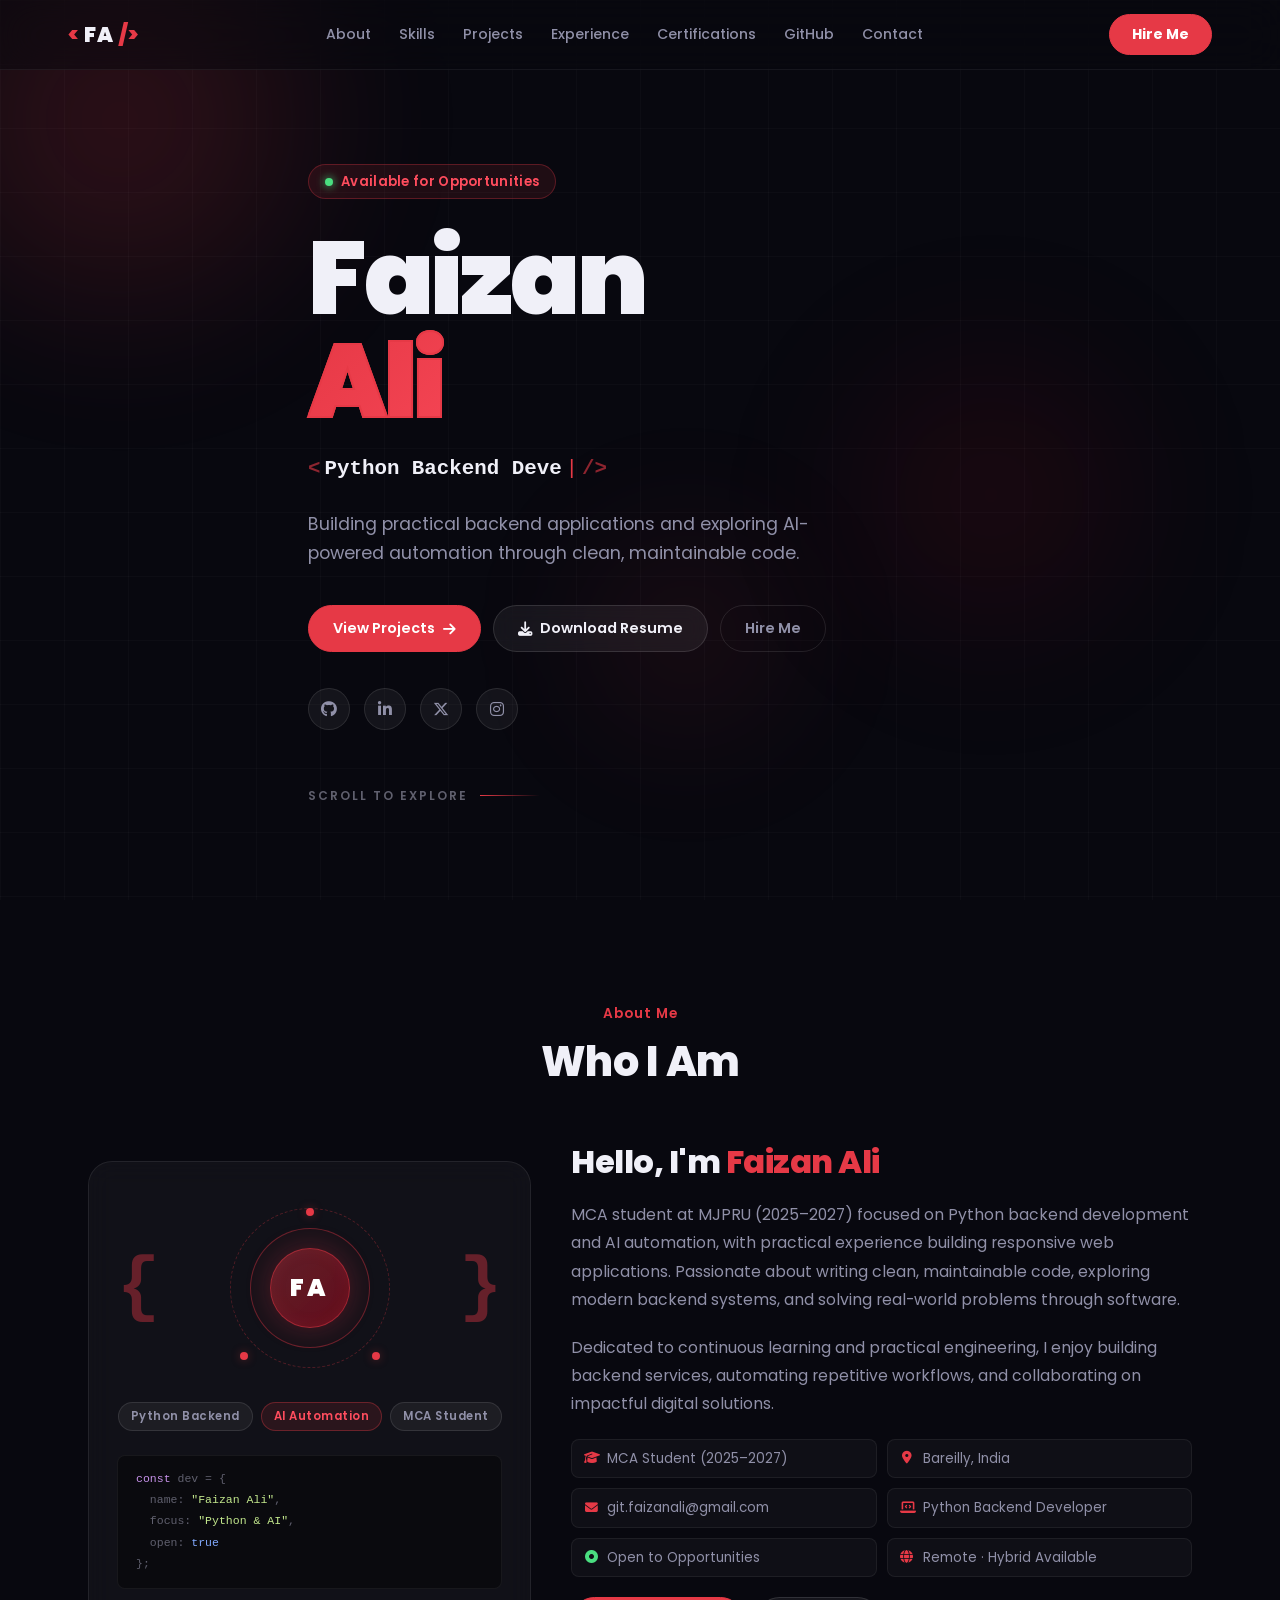
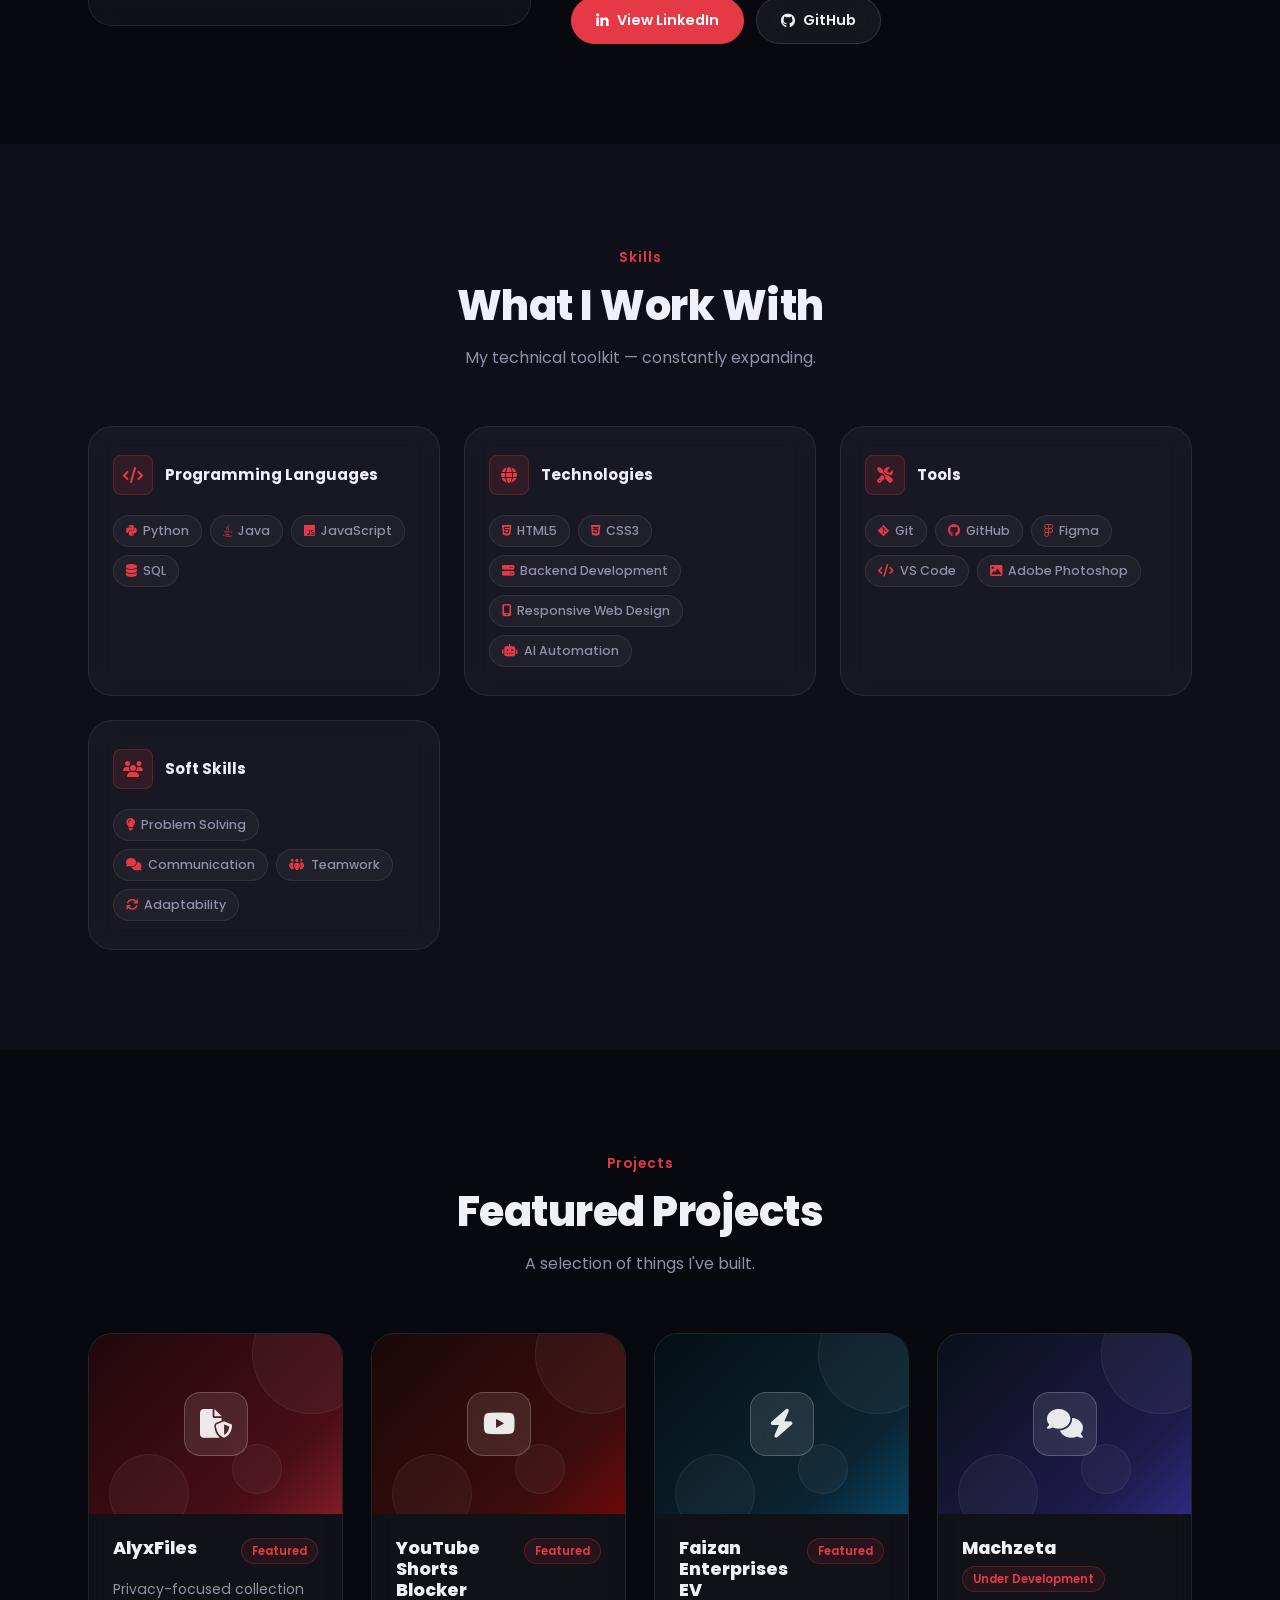
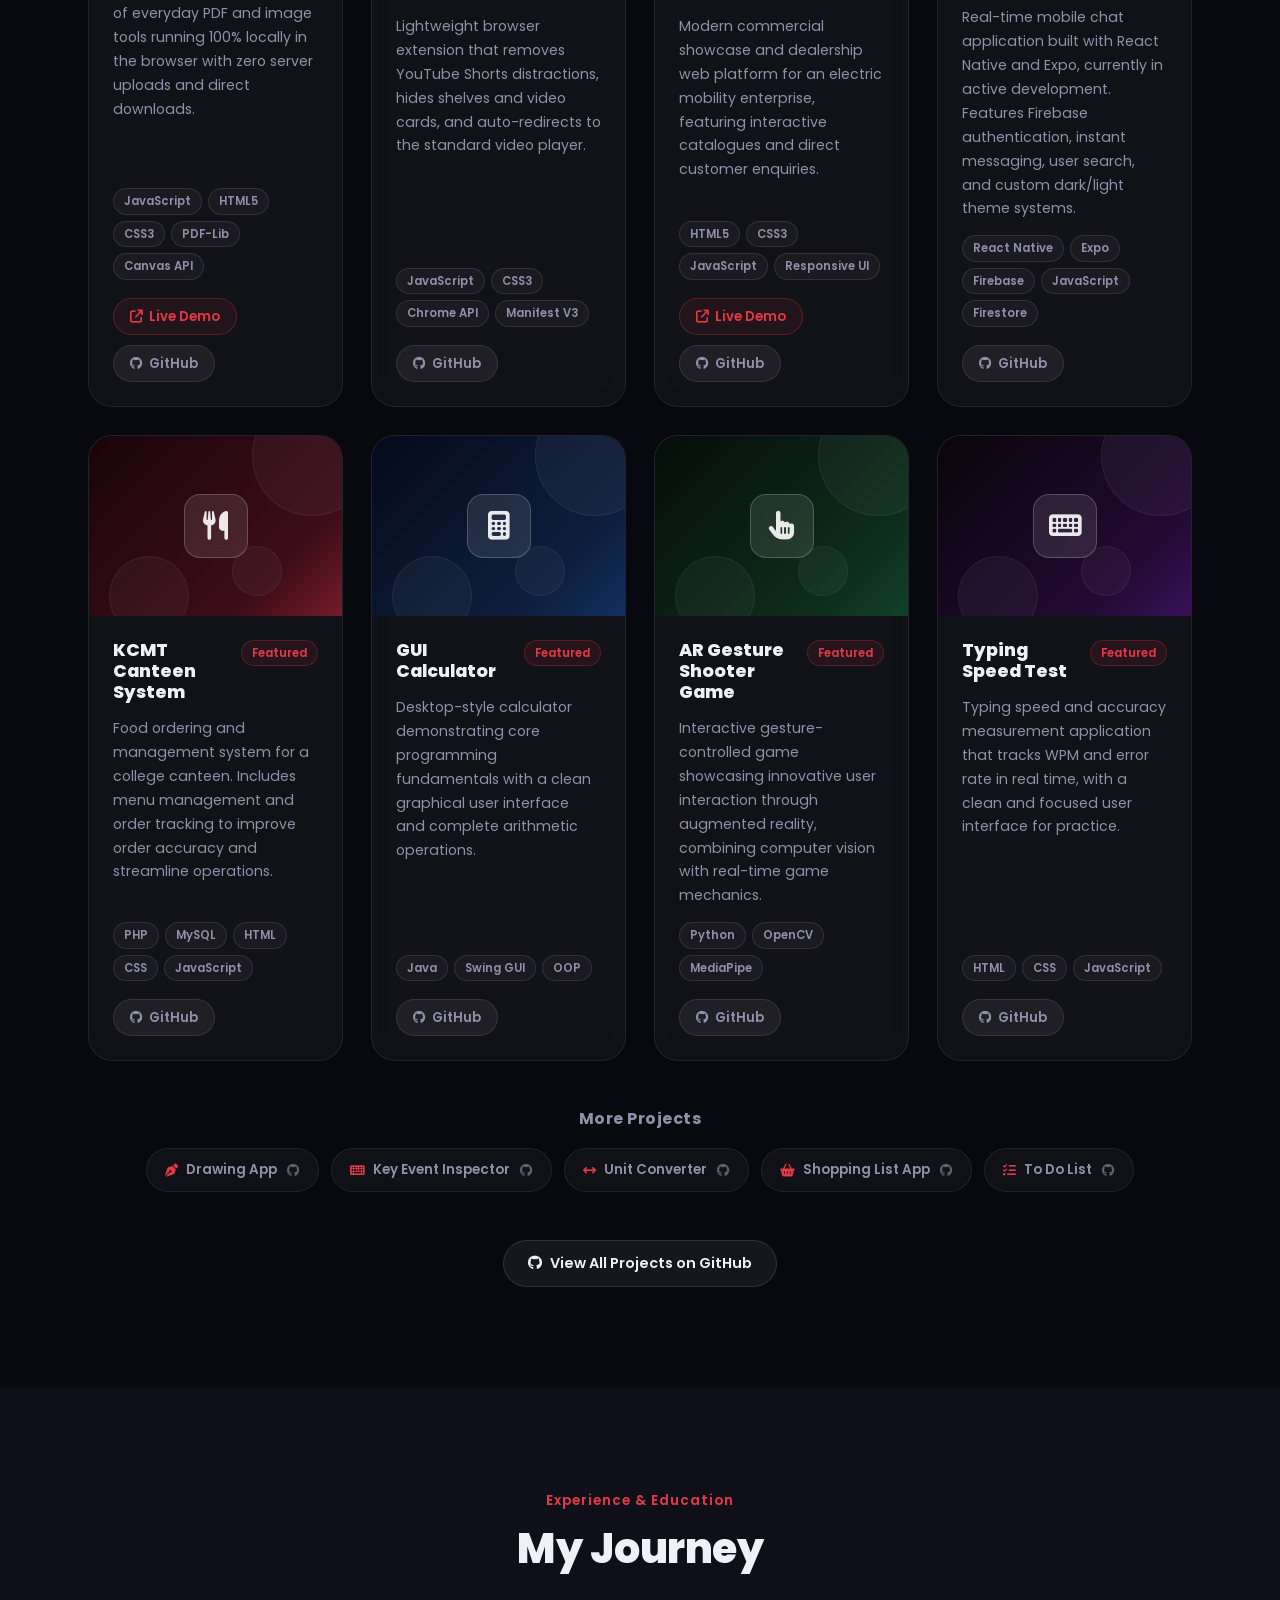
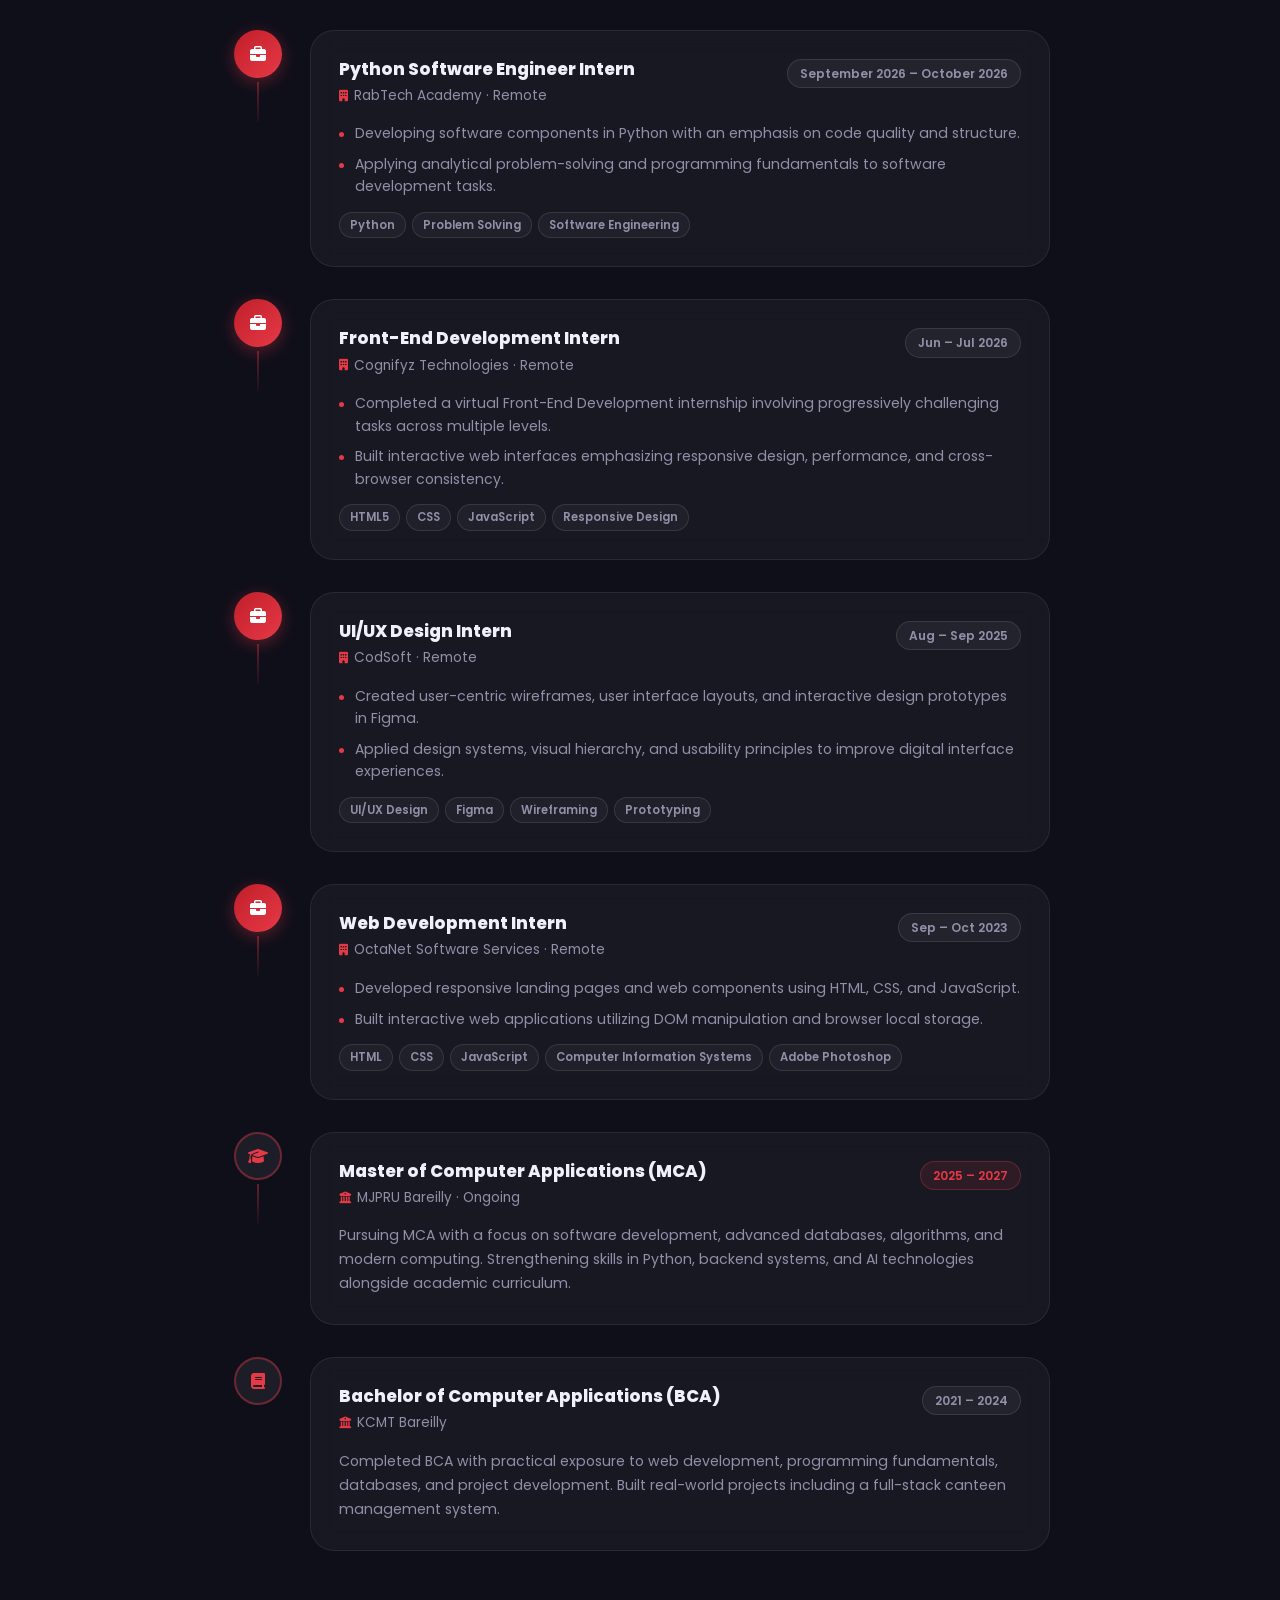
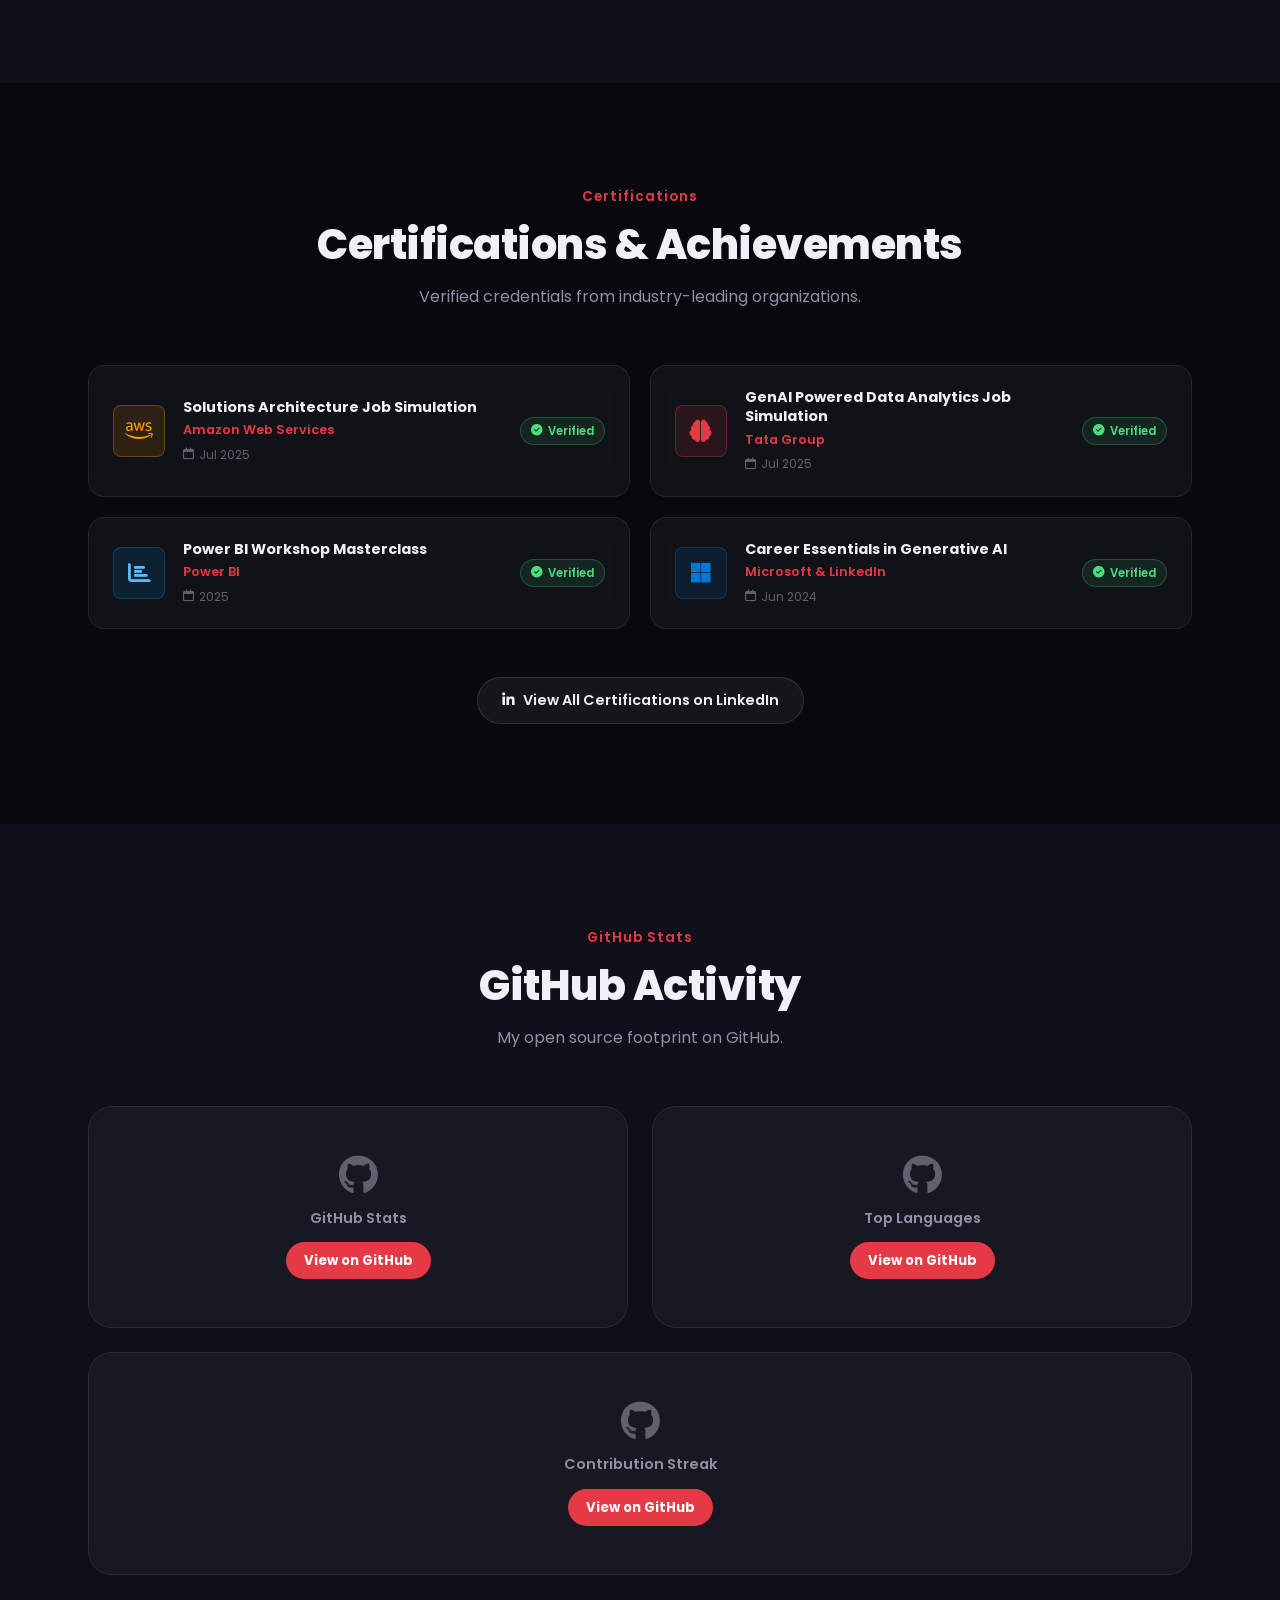
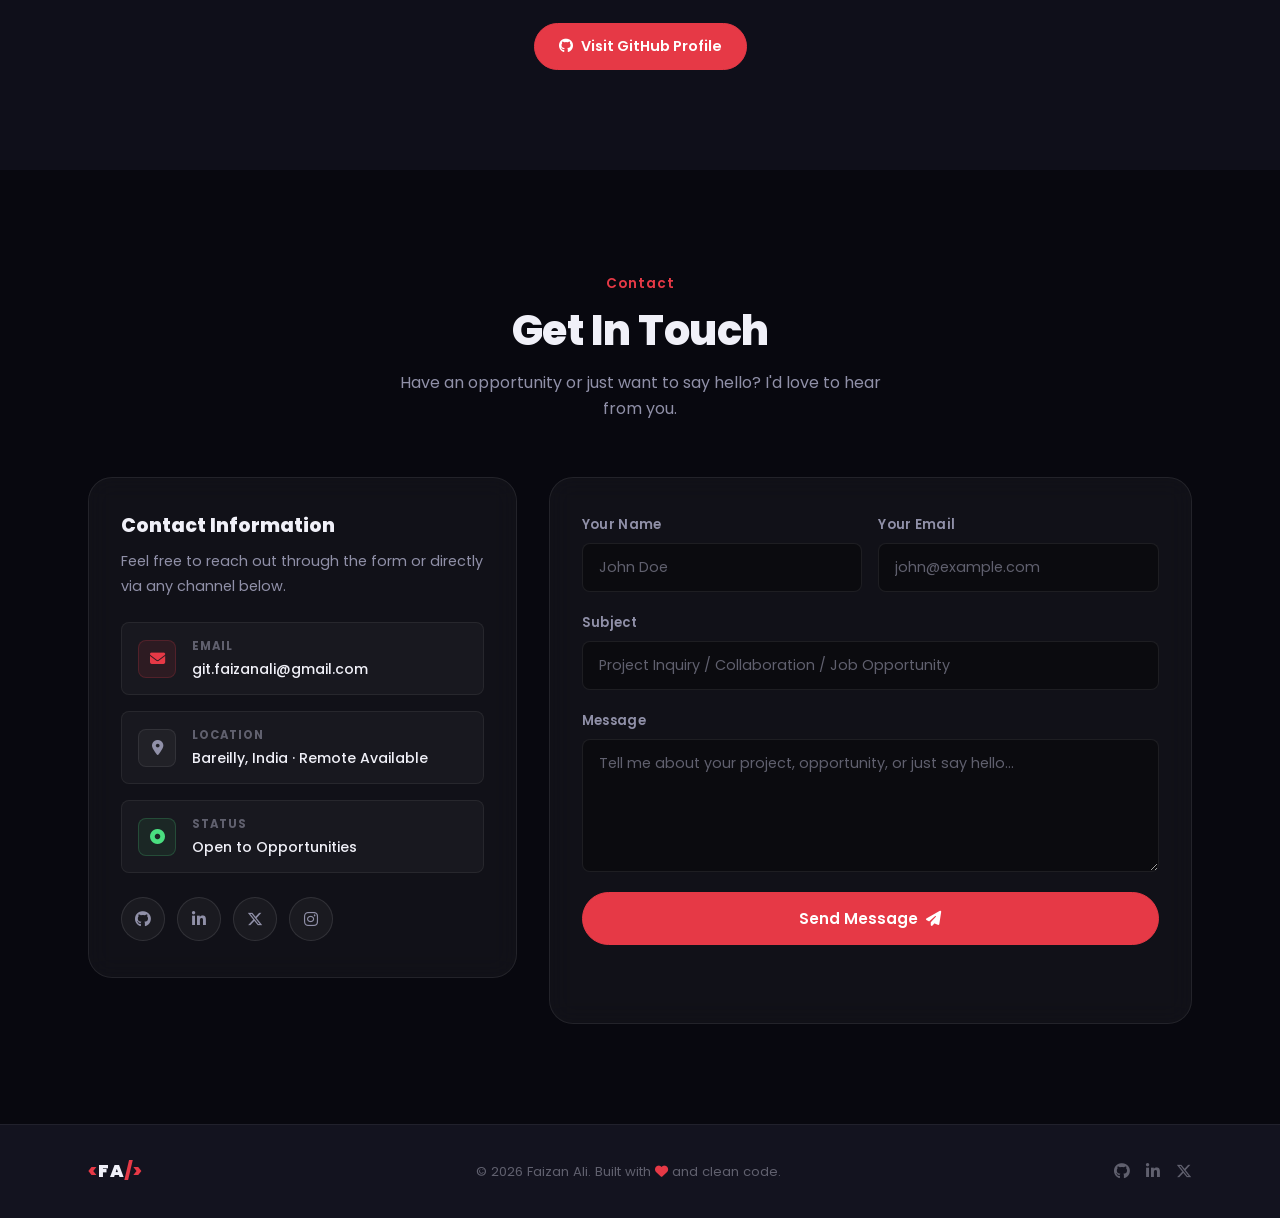
==== commit b7201b9b: "bug fix" ====
--- a/index.html
+++ b/index.html
@@ -1230,6 +1230,10 @@
                     <span>Close</span>
                 </button>
             </div>
+            <a href="mailto:git.faizanali@gmail.com" class="resume-dialog-direct-email">
+                <span class="badge-dot" aria-hidden="true"></span>
+                <span>git.faizanali@gmail.com</span>
+            </a>
         </div>
     </div>
 
--- a/styles.css
+++ b/styles.css
@@ -2134,3 +2134,21 @@
     justify-content: center;
     gap: 12px;
 }
+
+.resume-dialog-direct-email {
+    display: inline-flex;
+    align-items: center;
+    justify-content: center;
+    gap: 8px;
+    margin-top: 20px;
+    color: #4ade80;
+    font-size: 0.86rem;
+    font-weight: 500;
+    text-decoration: none;
+    transition: opacity 0.2s ease;
+}
+
+.resume-dialog-direct-email:hover {
+    opacity: 0.8;
+    text-decoration: underline;
+}
